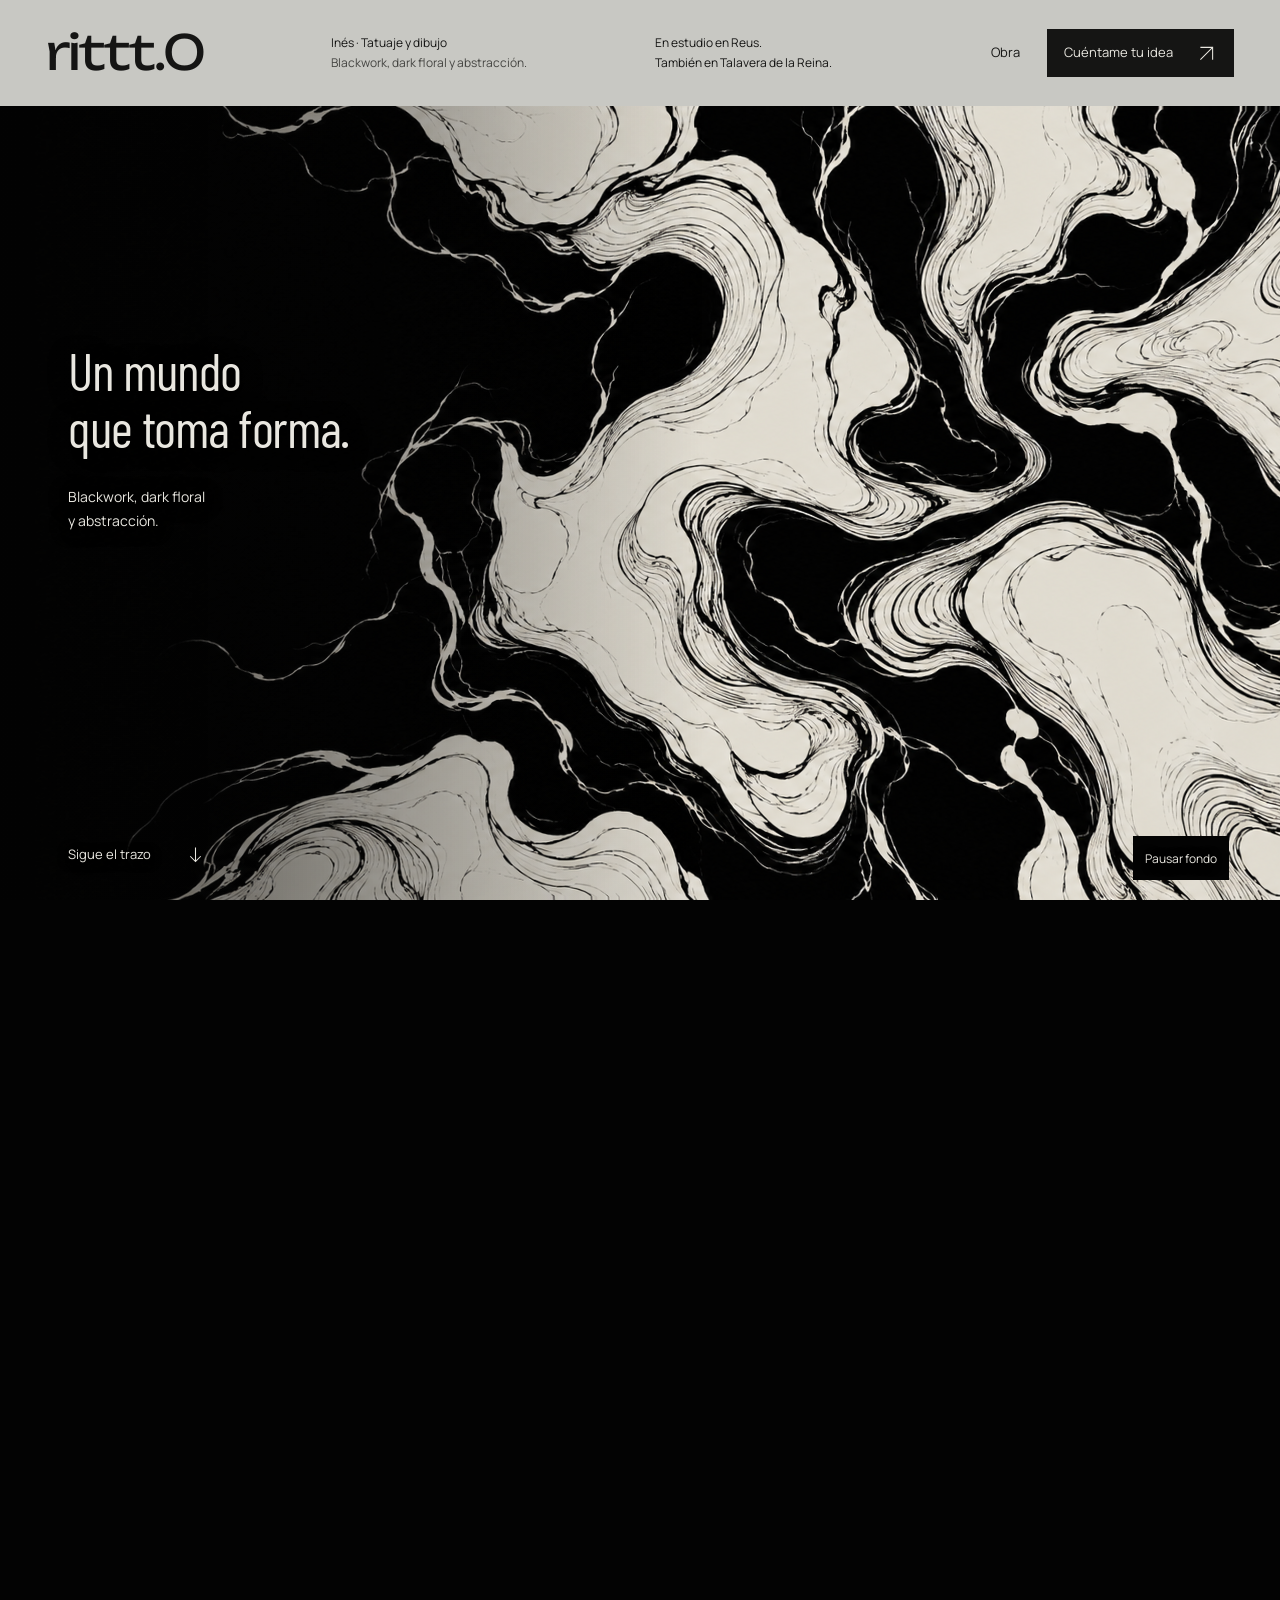
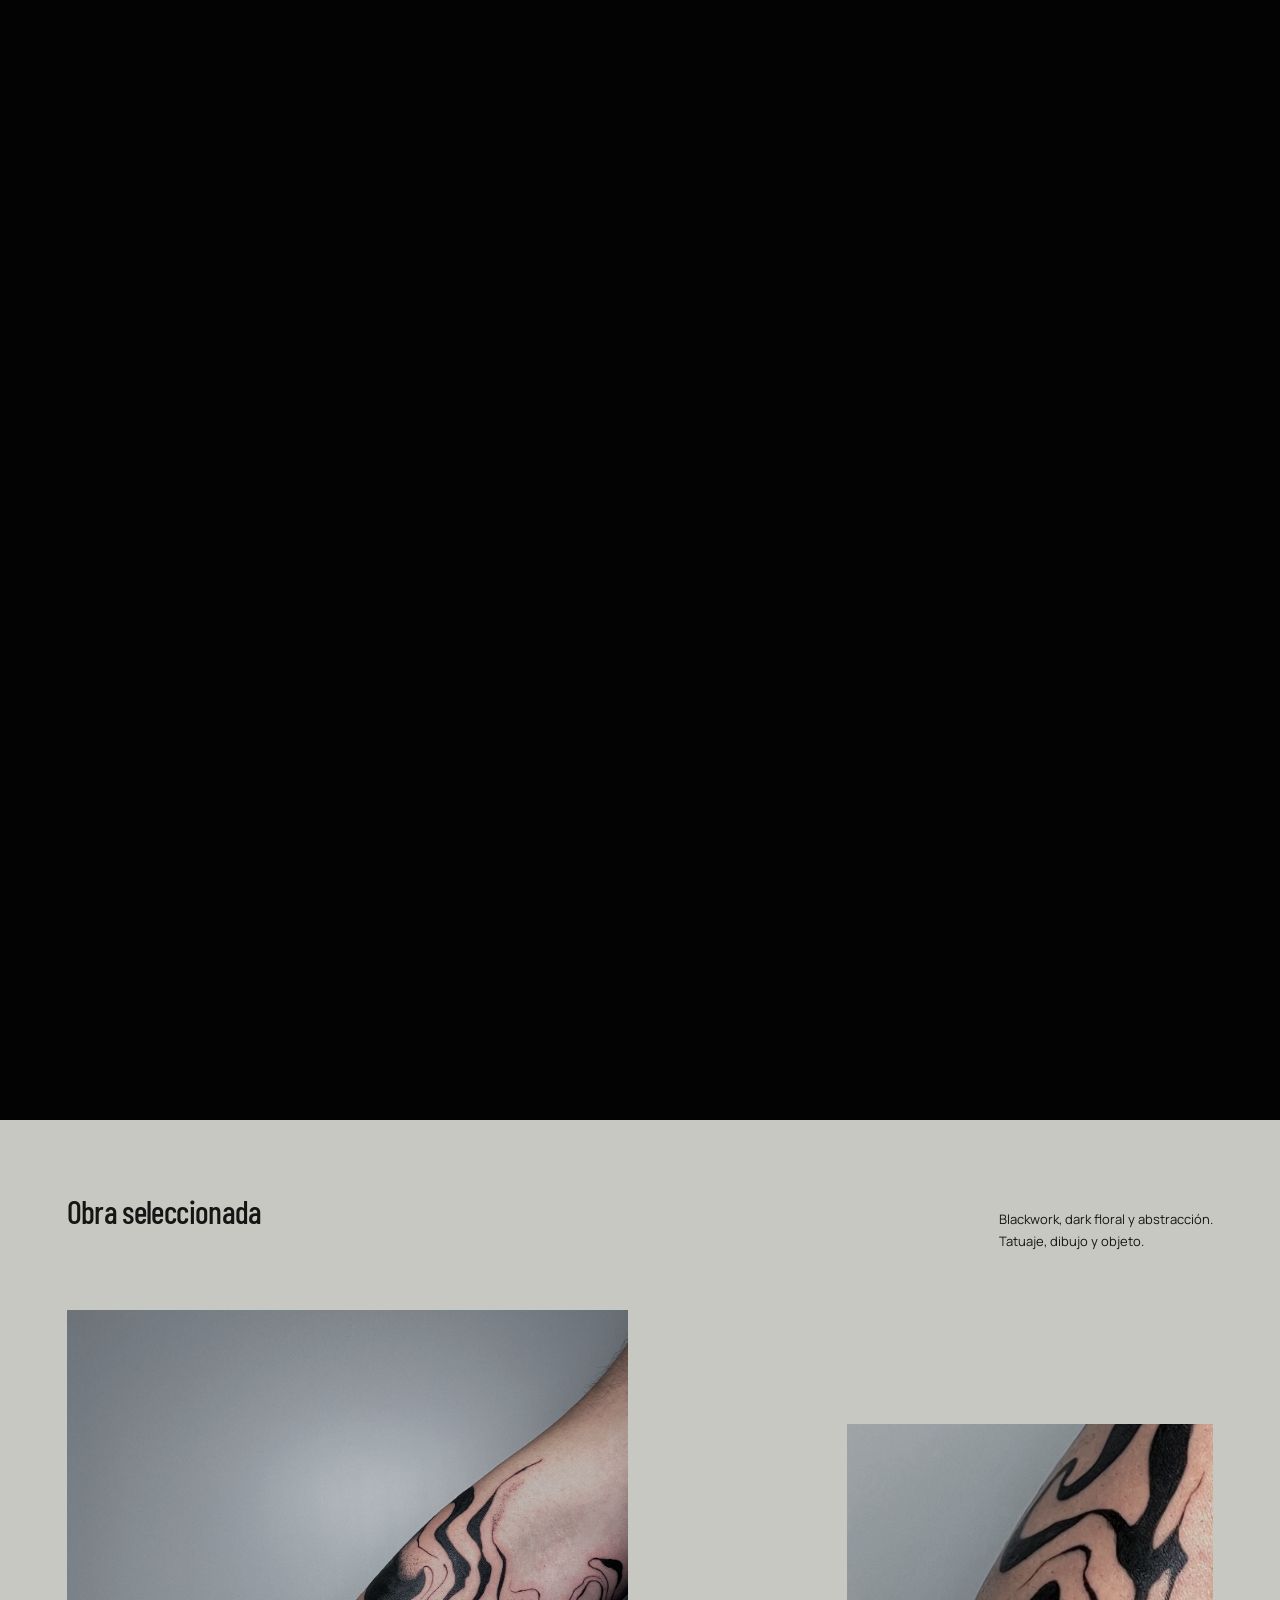
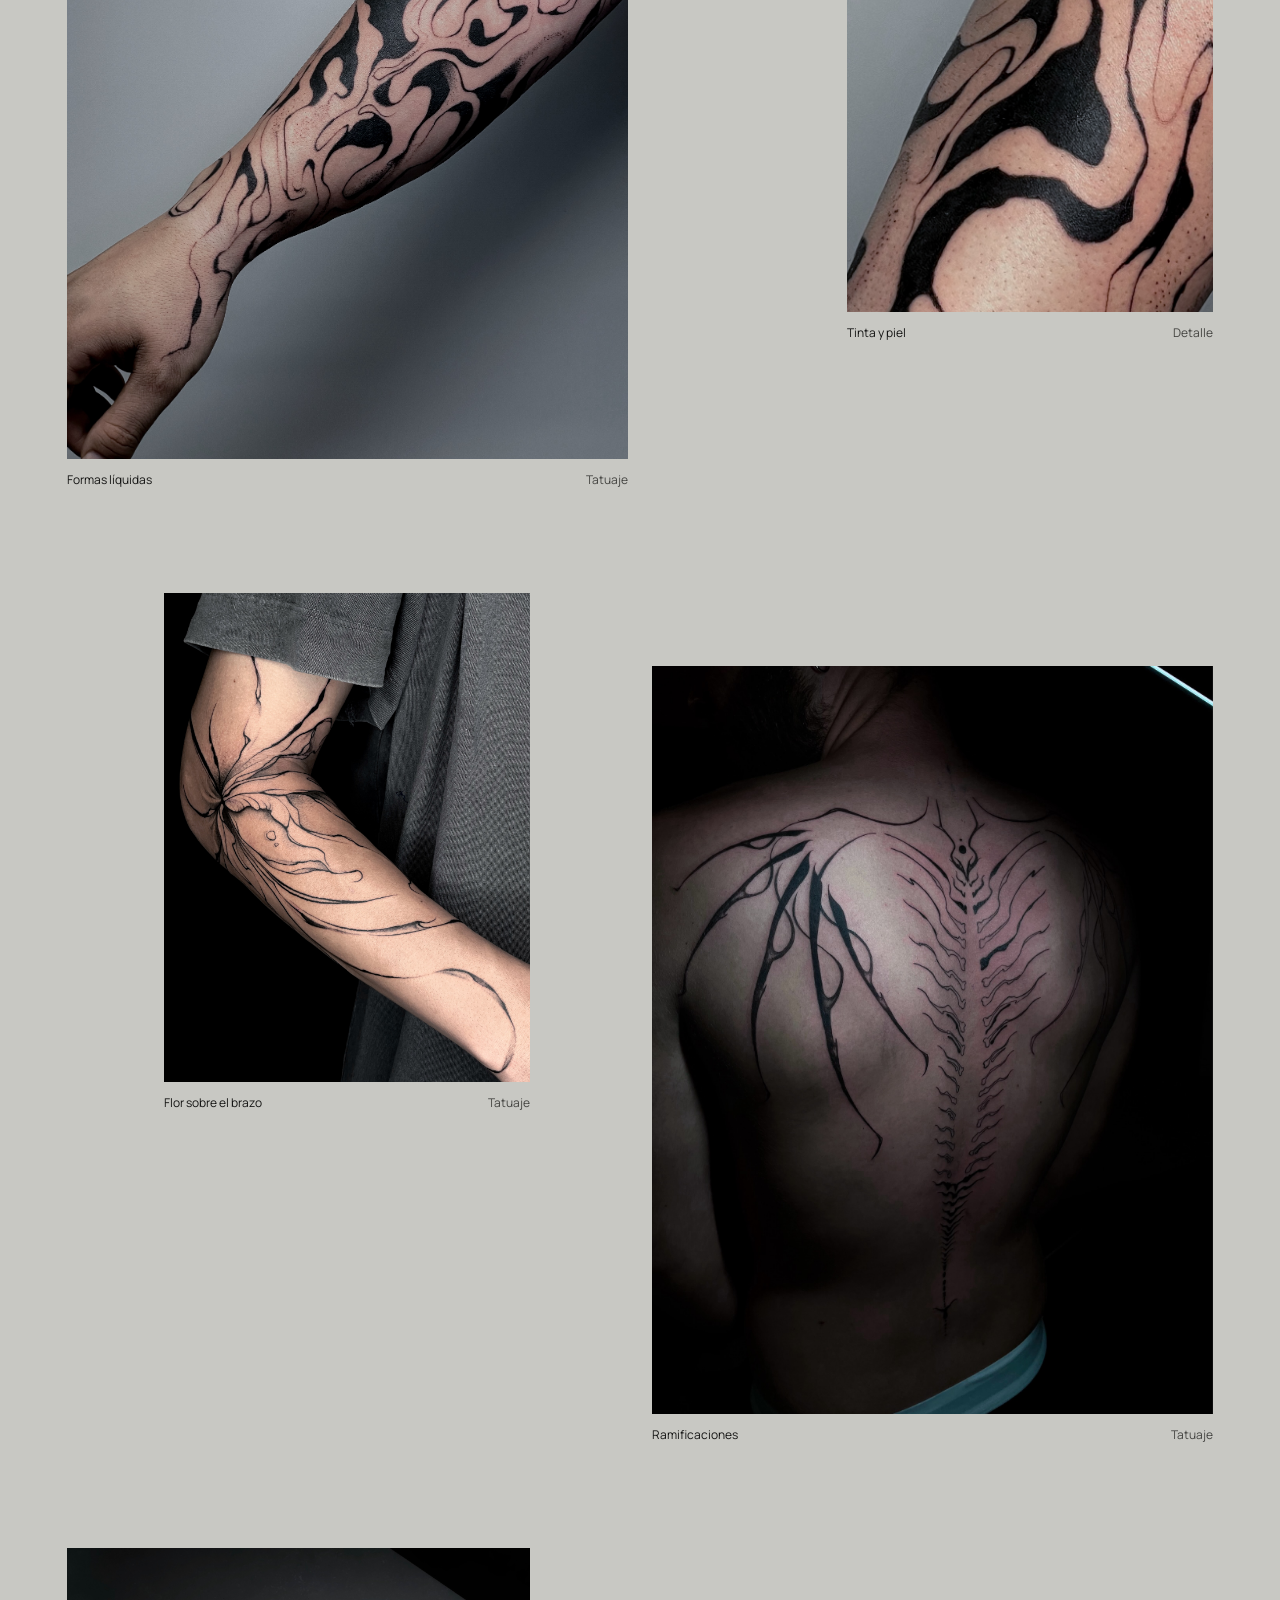
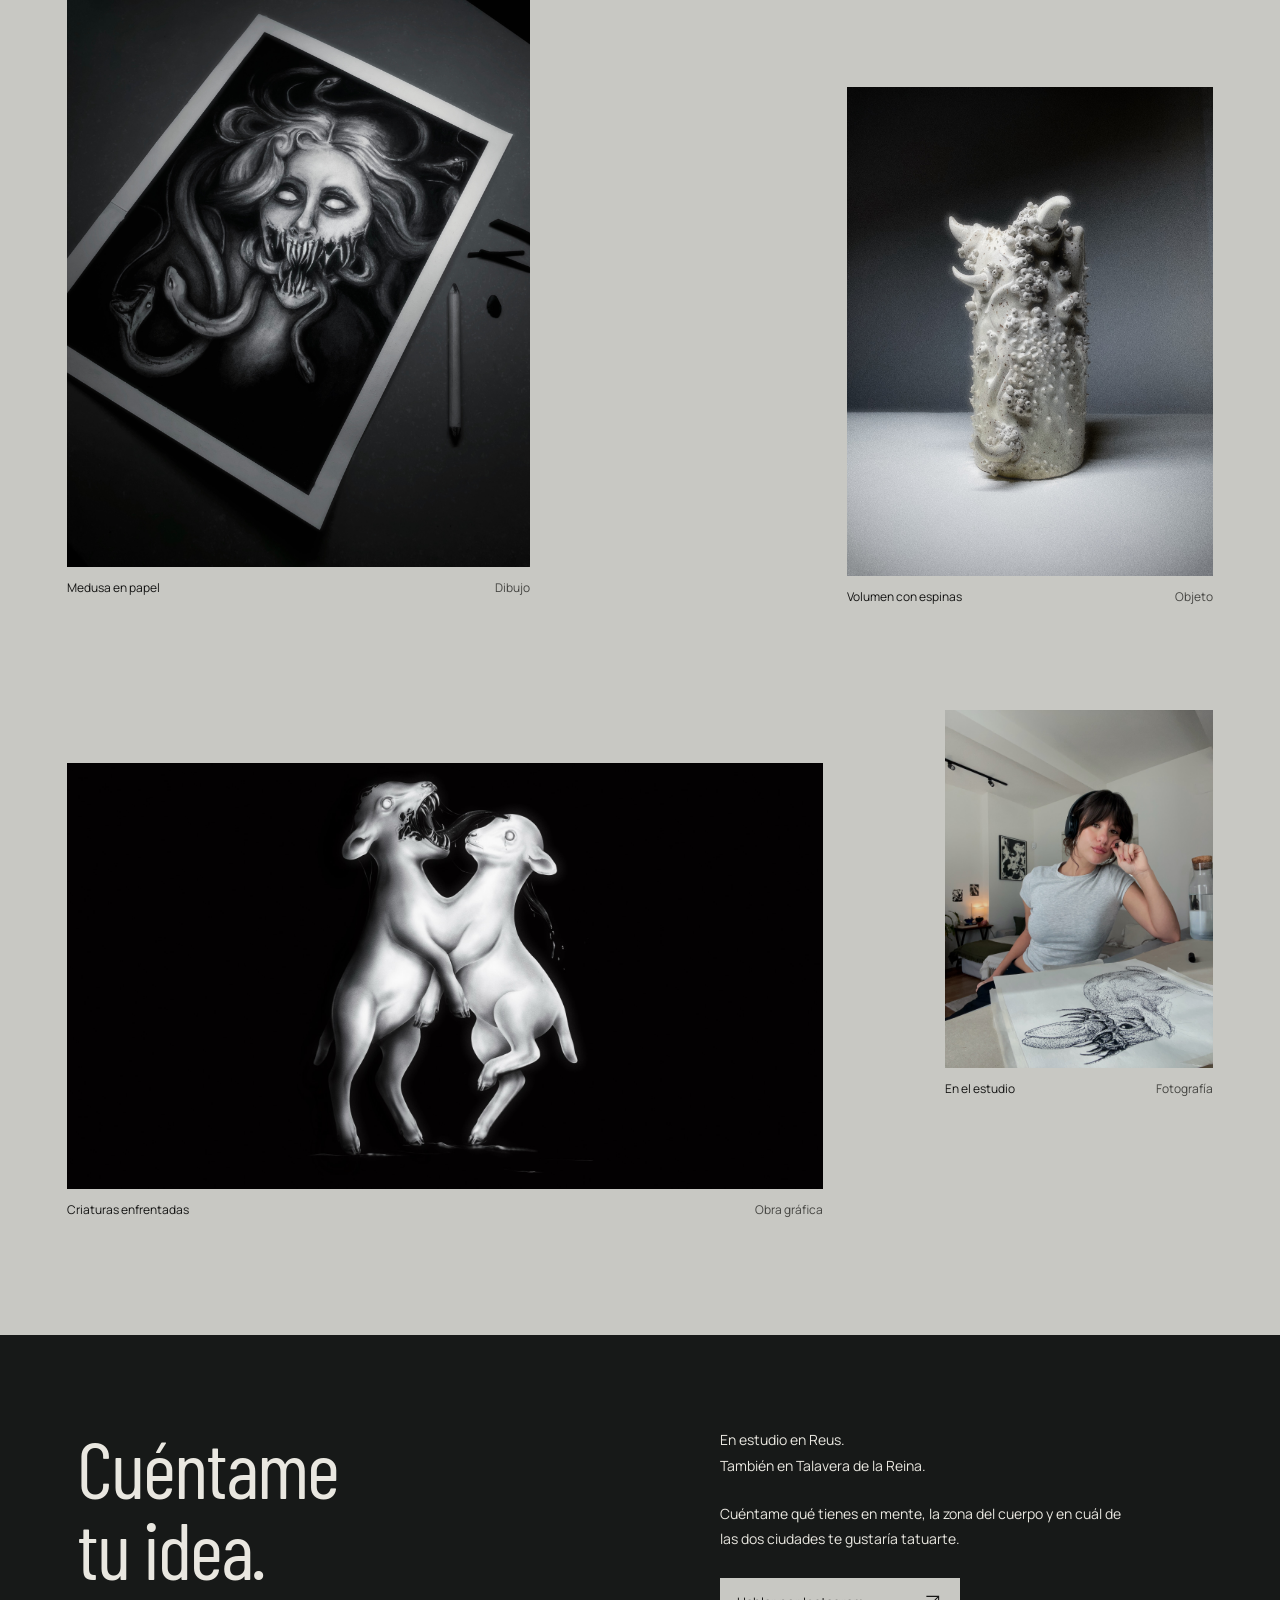
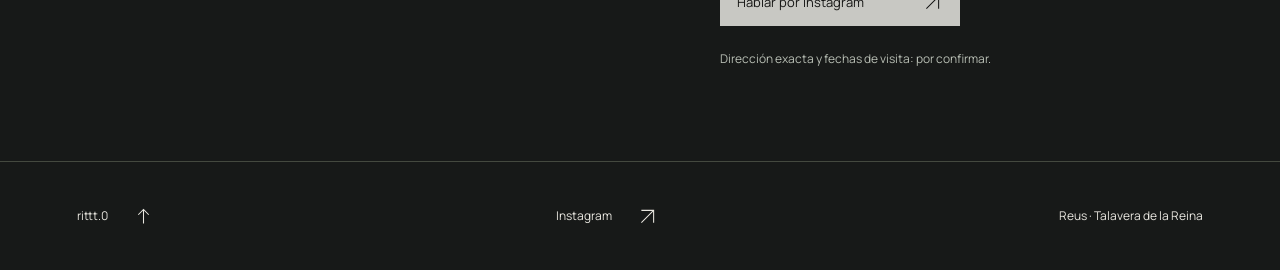
==== ritto/abstracto.html @ 0c19ee86 "Add ritto portfolio variants with living abstract background and slower scroll transitions" ====
<!doctype html><html lang="es"><head><meta charset="utf-8"><meta name="viewport" content="width=device-width,initial-scale=1"><meta name="theme-color" content="#c8c8c3"><title>rittt.0 — Entrada abstracta</title><meta name="description" content="Blackwork, dark floral y abstracción. Inés, rittt.0. En Reus y Talavera de la Reina."><link rel="stylesheet" href="assets/fonts.css"><link rel="stylesheet" href="shared.css"><link rel="stylesheet" href="b.css"><link rel="stylesheet" href="b-gallery.css"><link rel="stylesheet" href="abstract.css"><script src="abstract-flow.js" defer></script><script src="b.js" defer></script><script src="shared.js" defer></script></head><body id="inicio" class="version-abstract"><a class="skip-link" href="#obra">Saltar a la obra</a><main><section class="journey" aria-label="Del imaginario a la piel"><div class="story-stop stop-trace" id="trazo" aria-hidden="true"></div><div class="story-stop stop-skin" id="piel" aria-hidden="true"></div><div class="story-stop stop-black" id="blackwork" aria-hidden="true"></div><div class="story-frame"><header class="site-header"><h1><a href="#inicio" aria-label="rittt.0 · Inicio">rittt.0</a></h1><p class="artist-info">Inés · Tatuaje y dibujo<span>Blackwork, dark floral y abstracción.</span></p><p class="places">En estudio en Reus.<span>También en Talavera de la Reina.</span></p><nav aria-label="Principal"><a class="all-work" href="#obra">Obra</a><a class="b-cta" href="#contacto">Cuéntame tu idea <svg viewBox="0 0 24 24" aria-hidden="true"><path d="M5 19 19 5M5 5h14v14"/></svg></a></nav></header><div class="mineral-field"></div><article class="scene scene-imaginary"><img class="creatures-photo" src="assets/abstract-flow.png" width="1672" height="941" alt="" aria-hidden="true"><canvas class="abstract-canvas" aria-hidden="true"></canvas><button class="flow-pause" type="button" hidden>Pausar fondo</button><div class="intro-copy"><h2>Un mundo<br>que toma forma.</h2><p>Blackwork, dark floral<br>y abstracción.</p></div><a class="scroll-invitation" href="#trazo">Sigue el trazo <svg viewBox="0 0 24 24" aria-hidden="true"><path d="M12 4v16m-6-6 6 6 6-6"/></svg></a></article><article class="scene scene-line"><img class="floral-echo" src="assets/botanical-trace.svg" alt="" aria-hidden="true"><div class="line-copy"><h2>De la línea<br>a la piel.</h2><p>Formas que recorren<br>la anatomía.</p></div><div class="tattoo-plate"><div class="ink-drawing" aria-hidden="true"><svg xmlns="http://www.w3.org/2000/svg" viewBox="0 0 1000 1335" fill="none" role="img" aria-labelledby="trace-title trace-desc">
  <title id="trace-title">Trazado del tatuaje floral</title>
  <desc id="trace-desc">Trayectorias largas extraídas y suavizadas de la fotografía real botanical-large.jpg.</desc>
  <g class="ink-paths" stroke="currentColor" fill="none" stroke-linecap="round" stroke-linejoin="round">
    <path d="M395.0 230.0Q409.0 236.0 422.5 238.5Q436.0 241.0 440.5 244.5Q445.0 248.0 430.0 279.0Q415.0 310.0 406.0 318.5Q397.0 327.0 393.0 333.0Q389.0 339.0 382.5 344.0Q376.0 349.0 374.0 353.0Q372.0 357.0 353.0 375.0Q334.0 393.0 330.5 394.5Q327.0 396.0 326.5 397.5Q326.0 399.0 317.5 405.5Q309.0 412.0 305.5 412.5Q302.0 413.0 297.0 416.5Q292.0 420.0 283.0 423.0Q274.0 426.0 267.0 431.0Q260.0 436.0 256.5 437.0Q253.0 438.0 243.5 445.5Q234.0 453.0 232.5 456.0Q231.0 459.0 227.5 461.0Q224.0 463.0 222.5 467.5Q221.0 472.0 221.0 472.0" stroke-width="5.48" pathLength="1"/>
    <path d="M298.0 784.0Q311.0 787.0 313.5 790.0Q316.0 793.0 317.5 793.0Q319.0 793.0 327.0 799.5Q335.0 806.0 348.0 813.0Q361.0 820.0 378.5 827.0Q396.0 834.0 408.5 836.5Q421.0 839.0 437.0 841.0Q453.0 843.0 488.0 843.5Q523.0 844.0 539.0 842.5Q555.0 841.0 580.0 834.5Q605.0 828.0 612.0 826.5Q619.0 825.0 622.0 825.5Q625.0 826.0 625.0 826.0" stroke-width="8.00" pathLength="1"/>
    <path d="M778.0 1031.0Q784.0 1028.0 788.5 1028.0Q793.0 1028.0 810.0 1031.5Q827.0 1035.0 861.0 1057.5Q895.0 1080.0 902.0 1087.5Q909.0 1095.0 911.0 1102.0Q913.0 1109.0 914.0 1109.0Q915.0 1109.0 921.0 1117.0Q927.0 1125.0 929.0 1130.5Q931.0 1136.0 932.5 1137.0Q934.0 1138.0 945.0 1161.5Q956.0 1185.0 957.0 1191.5Q958.0 1198.0 958.0 1198.0" stroke-width="5.48" pathLength="1"/>
    <path d="M691.0 906.0Q674.0 906.0 664.5 909.0Q655.0 912.0 644.5 912.5Q634.0 913.0 631.5 914.5Q629.0 916.0 617.5 918.0Q606.0 920.0 590.0 921.0Q574.0 922.0 554.5 921.5Q535.0 921.0 514.0 917.5Q493.0 914.0 487.0 914.0Q481.0 914.0 480.0 915.0Q479.0 916.0 479.0 916.0" stroke-width="5.48" pathLength="1"/>
    <path d="M525.0 673.0Q530.0 680.0 544.5 688.0Q559.0 696.0 564.0 701.0Q569.0 706.0 572.0 713.5Q575.0 721.0 583.5 724.5Q592.0 728.0 594.0 732.0Q596.0 736.0 598.5 736.5Q601.0 737.0 602.0 741.0Q603.0 745.0 609.0 748.0Q615.0 751.0 615.5 753.5Q616.0 756.0 618.0 757.5Q620.0 759.0 620.5 762.5Q621.0 766.0 628.0 768.0Q635.0 770.0 635.0 771.5Q635.0 773.0 638.5 775.5Q642.0 778.0 643.0 781.5Q644.0 785.0 644.0 785.0" stroke-width="6.85" pathLength="1"/>
    <path d="M331.0 642.0Q331.0 647.0 333.5 648.5Q336.0 650.0 336.5 657.0Q337.0 664.0 345.5 671.0Q354.0 678.0 355.0 680.5Q356.0 683.0 370.0 687.5Q384.0 692.0 394.0 692.5Q404.0 693.0 412.0 695.0Q420.0 697.0 425.5 700.5Q431.0 704.0 434.5 708.0Q438.0 712.0 438.0 717.5Q438.0 723.0 440.0 729.0Q442.0 735.0 446.0 739.5Q450.0 744.0 450.0 744.0" stroke-width="2.74" pathLength="1"/>
    <path d="M287.0 732.0Q293.0 731.0 303.0 733.5Q313.0 736.0 319.5 735.5Q326.0 735.0 328.0 736.0Q330.0 737.0 342.0 737.5Q354.0 738.0 360.5 736.0Q367.0 734.0 372.5 734.5Q378.0 735.0 390.0 732.5Q402.0 730.0 413.0 732.0Q424.0 734.0 427.5 742.0Q431.0 750.0 431.0 750.0" stroke-width="5.48" pathLength="1"/>
    <path d="M431.0 750.0Q444.0 754.0 444.5 755.5Q445.0 757.0 448.5 757.5Q452.0 758.0 456.0 761.0Q460.0 764.0 468.5 765.0Q477.0 766.0 497.5 763.0Q518.0 760.0 521.5 758.5Q525.0 757.0 528.0 757.5Q531.0 758.0 535.5 762.5Q540.0 767.0 540.0 772.5Q540.0 778.0 537.0 781.0Q534.0 784.0 527.0 786.0Q520.0 788.0 520.0 788.0" stroke-width="2.74" pathLength="1"/>
    <path d="M121.0 340.0Q124.0 342.0 123.0 350.5Q122.0 359.0 123.0 379.5Q124.0 400.0 127.0 412.5Q130.0 425.0 132.0 429.0Q134.0 433.0 134.5 440.5Q135.0 448.0 137.5 450.5Q140.0 453.0 140.0 462.5Q140.0 472.0 135.5 476.0Q131.0 480.0 131.0 480.0" stroke-width="8.00" pathLength="1"/>
    <path d="M695.0 914.0Q689.0 923.0 657.5 928.5Q626.0 934.0 610.5 934.5Q595.0 935.0 580.5 934.0Q566.0 933.0 566.0 933.0" stroke-width="2.74" pathLength="1"/>
    <path d="M405.0 557.0Q409.0 558.0 413.0 562.5Q417.0 567.0 423.0 567.5Q429.0 568.0 431.5 570.5Q434.0 573.0 434.0 574.5Q434.0 576.0 437.0 577.0Q440.0 578.0 447.5 586.5Q455.0 595.0 464.0 601.5Q473.0 608.0 474.0 612.0Q475.0 616.0 478.0 619.0Q481.0 622.0 481.0 624.5Q481.0 627.0 486.0 630.0Q491.0 633.0 491.0 633.0" stroke-width="6.85" pathLength="1"/>
    <path d="M217.0 733.0Q219.0 745.0 221.0 745.5Q223.0 746.0 223.5 749.0Q224.0 752.0 228.5 756.0Q233.0 760.0 236.0 766.0Q239.0 772.0 241.0 773.0Q243.0 774.0 243.5 780.0Q244.0 786.0 247.0 787.0Q250.0 788.0 257.0 798.0Q264.0 808.0 270.5 814.5Q277.0 821.0 277.0 823.0Q277.0 825.0 278.5 825.5Q280.0 826.0 280.0 826.0" stroke-width="8.00" pathLength="1"/>
    <path d="M381.0 878.0Q386.0 891.0 390.5 892.5Q395.0 894.0 398.0 897.0Q401.0 900.0 406.0 902.0Q411.0 904.0 411.0 905.0Q411.0 906.0 433.5 912.0Q456.0 918.0 466.0 919.0Q476.0 920.0 477.0 918.5Q478.0 917.0 478.0 917.0" stroke-width="8.00" pathLength="1"/>
    <path d="M219.0 377.0Q218.0 387.0 222.5 394.5Q227.0 402.0 223.5 410.5Q220.0 419.0 215.5 425.0Q211.0 431.0 209.0 439.5Q207.0 448.0 203.5 453.5Q200.0 459.0 197.0 469.0Q194.0 479.0 194.0 479.0" stroke-width="4.11" pathLength="1"/>
    <path d="M381.0 878.0Q389.0 875.0 393.0 876.0Q397.0 877.0 414.5 886.5Q432.0 896.0 452.0 902.5Q472.0 909.0 475.0 912.5Q478.0 916.0 478.0 916.0" stroke-width="2.74" pathLength="1"/>
    <path d="M249.0 743.0Q249.0 753.0 255.5 761.0Q262.0 769.0 262.5 771.5Q263.0 774.0 265.0 774.0Q267.0 774.0 267.5 776.5Q268.0 779.0 272.0 782.5Q276.0 786.0 280.5 794.5Q285.0 803.0 289.0 807.5Q293.0 812.0 293.0 813.5Q293.0 815.0 300.0 818.5Q307.0 822.0 307.0 822.0" stroke-width="4.11" pathLength="1"/>
    <path d="M418.0 657.0Q423.0 656.0 427.5 657.5Q432.0 659.0 446.0 660.5Q460.0 662.0 476.5 661.5Q493.0 661.0 502.5 666.0Q512.0 671.0 518.5 672.0Q525.0 673.0 525.0 673.0" stroke-width="6.85" pathLength="1"/>
    <path d="M274.0 544.0Q220.0 546.0 210.0 548.0Q200.0 550.0 194.5 552.5Q189.0 555.0 177.5 555.0Q166.0 555.0 166.0 555.0" stroke-width="4.11" pathLength="1"/>
    <path d="M403.0 380.0Q402.0 400.0 399.5 406.0Q397.0 412.0 393.0 417.5Q389.0 423.0 382.0 426.0Q375.0 429.0 373.5 430.5Q372.0 432.0 371.0 436.5Q370.0 441.0 363.5 446.5Q357.0 452.0 357.0 452.0" stroke-width="6.85" pathLength="1"/>
    <path d="M312.0 832.0Q331.0 839.0 342.5 851.0Q354.0 863.0 358.0 865.0Q362.0 867.0 363.0 869.5Q364.0 872.0 372.5 875.0Q381.0 878.0 381.0 878.0" stroke-width="6.85" pathLength="1"/>
    <path d="M274.0 544.0Q276.0 548.0 289.5 550.5Q303.0 553.0 318.0 552.0Q333.0 551.0 340.0 554.5Q347.0 558.0 353.0 559.0Q359.0 560.0 359.0 560.0" stroke-width="5.48" pathLength="1"/>
    <path d="M382.0 387.0Q375.0 387.0 369.0 389.5Q363.0 392.0 360.0 396.0Q357.0 400.0 354.0 401.5Q351.0 403.0 350.0 406.0Q349.0 409.0 344.0 415.5Q339.0 422.0 337.0 427.5Q335.0 433.0 335.0 438.0Q335.0 443.0 335.0 443.0" stroke-width="5.48" pathLength="1"/>
    <path d="M56.0 541.0Q58.0 554.0 65.0 567.5Q72.0 581.0 73.5 581.5Q75.0 582.0 77.0 586.0Q79.0 590.0 84.0 595.5Q89.0 601.0 94.0 603.0Q99.0 605.0 99.0 605.0" stroke-width="4.11" pathLength="1"/>
    <path d="M312.0 840.0Q315.0 848.0 321.5 856.0Q328.0 864.0 332.0 867.0Q336.0 870.0 339.0 875.0Q342.0 880.0 352.0 888.5Q362.0 897.0 362.0 897.0" stroke-width="4.11" pathLength="1"/>
    <path d="M185.0 716.0Q191.0 732.0 194.0 736.0Q197.0 740.0 198.0 744.5Q199.0 749.0 213.0 764.0Q227.0 779.0 227.0 779.0" stroke-width="1.37" pathLength="1"/>
    <path d="M254.0 498.0Q245.0 488.0 229.5 492.5Q214.0 497.0 208.0 499.5Q202.0 502.0 200.0 504.0Q198.0 506.0 197.0 511.0Q196.0 516.0 197.5 517.5Q199.0 519.0 199.0 519.0" stroke-width="2.74" pathLength="1"/>
    <path d="M287.0 732.0Q291.0 743.0 294.5 746.0Q298.0 749.0 312.0 754.5Q326.0 760.0 337.5 761.5Q349.0 763.0 349.0 763.0" stroke-width="2.74" pathLength="1"/>
    <path d="M359.0 560.0Q357.0 569.0 358.0 574.5Q359.0 580.0 362.5 587.0Q366.0 594.0 368.5 613.5Q371.0 633.0 371.0 633.0" stroke-width="5.48" pathLength="1"/>
    <path d="M281.0 597.0Q282.0 606.0 286.0 609.0Q290.0 612.0 291.0 614.5Q292.0 617.0 303.0 622.5Q314.0 628.0 322.5 635.0Q331.0 642.0 331.0 642.0" stroke-width="6.85" pathLength="1"/>
    <path d="M285.0 652.0Q298.0 649.0 300.0 651.5Q302.0 654.0 303.0 662.0Q304.0 670.0 302.5 671.5Q301.0 673.0 295.0 673.0Q289.0 673.0 285.0 670.0Q281.0 667.0 280.5 662.5Q280.0 658.0 280.0 658.0" stroke-width="2.74" pathLength="1"/>
    <path d="M95.0 531.0Q97.0 547.0 100.0 554.5Q103.0 562.0 106.0 565.0Q109.0 568.0 111.0 568.0Q113.0 568.0 122.5 576.5Q132.0 585.0 132.0 585.0" stroke-width="6.85" pathLength="1"/>
    <path d="M234.0 715.0Q240.0 708.0 248.0 709.0Q256.0 710.0 263.0 714.0Q270.0 718.0 278.5 725.0Q287.0 732.0 287.0 732.0" stroke-width="8.00" pathLength="1"/>
    <path d="M244.0 185.0Q257.0 227.0 257.5 239.0Q258.0 251.0 258.0 251.0" stroke-width="5.48" pathLength="1"/>
    <path d="M176.0 614.0Q159.0 633.0 159.0 639.0Q159.0 645.0 161.0 647.5Q163.0 650.0 163.5 658.0Q164.0 666.0 164.0 666.0" stroke-width="6.85" pathLength="1"/>
    <path d="M106.0 525.0Q117.0 546.0 124.5 550.0Q132.0 554.0 140.0 561.5Q148.0 569.0 148.0 569.0" stroke-width="6.85" pathLength="1"/>
    <path d="M359.0 479.0Q356.0 482.0 344.0 483.5Q332.0 485.0 326.5 484.5Q321.0 484.0 319.5 485.0Q318.0 486.0 310.5 485.0Q303.0 484.0 301.0 482.0Q299.0 480.0 299.0 480.0" stroke-width="8.00" pathLength="1"/>
    <path d="M418.0 657.0Q422.0 664.0 427.0 666.5Q432.0 669.0 453.0 673.0Q474.0 677.0 474.0 677.0" stroke-width="2.74" pathLength="1"/>
    <path d="M254.0 498.0Q248.0 504.0 223.5 511.5Q199.0 519.0 199.0 519.0" stroke-width="8.00" pathLength="1"/>
    <path d="M187.0 688.0Q191.0 705.0 192.5 705.5Q194.0 706.0 195.0 710.5Q196.0 715.0 197.5 715.5Q199.0 716.0 201.0 721.0Q203.0 726.0 204.0 727.5Q205.0 729.0 211.0 731.0Q217.0 733.0 217.0 733.0" stroke-width="2.74" pathLength="1"/>
    <path d="M741.0 887.0Q738.0 893.0 731.0 896.0Q724.0 899.0 717.0 899.5Q710.0 900.0 703.5 899.0Q697.0 898.0 694.0 902.0Q691.0 906.0 691.0 906.0" stroke-width="4.11" pathLength="1"/>
    <path d="M247.0 734.0Q255.0 733.0 257.0 734.0Q259.0 735.0 265.0 742.5Q271.0 750.0 275.0 753.0Q279.0 756.0 281.0 762.5Q283.0 769.0 283.0 769.0" stroke-width="4.79" pathLength="1"/>
    <path d="M199.0 519.0Q186.0 533.0 180.0 535.5Q174.0 538.0 168.0 544.5Q162.0 551.0 162.0 551.0" stroke-width="8.00" pathLength="1"/>
    <path d="M609.0 1043.0Q633.0 1050.0 648.0 1050.5Q663.0 1051.0 665.0 1050.0Q667.0 1049.0 667.0 1049.0" stroke-width="2.74" pathLength="1"/>
    <path d="M371.0 633.0Q378.0 640.0 385.5 644.5Q393.0 649.0 405.5 653.0Q418.0 657.0 418.0 657.0" stroke-width="6.85" pathLength="1"/>
    <path d="M194.0 479.0Q181.0 488.0 172.5 490.0Q164.0 492.0 155.5 496.5Q147.0 501.0 147.0 501.0" stroke-width="8.00" pathLength="1"/>
    <path d="M221.0 590.0Q211.0 594.0 208.5 597.5Q206.0 601.0 195.0 604.0Q184.0 607.0 181.0 610.5Q178.0 614.0 178.0 614.0" stroke-width="8.00" pathLength="1"/>
    <path d="M233.0 557.0Q246.0 564.0 251.0 568.5Q256.0 573.0 260.0 583.5Q264.0 594.0 264.0 594.0" stroke-width="1.37" pathLength="1"/>
    <path d="M299.0 480.0Q275.0 493.0 264.5 495.5Q254.0 498.0 254.0 498.0" stroke-width="8.00" pathLength="1"/>
    <path d="M420.0 938.0Q425.0 938.0 428.0 940.5Q431.0 943.0 438.0 945.5Q445.0 948.0 447.0 951.5Q449.0 955.0 455.0 956.5Q461.0 958.0 461.0 958.0" stroke-width="4.11" pathLength="1"/>
    <path d="M133.0 607.0Q140.0 615.0 140.0 623.0Q140.0 631.0 137.5 642.0Q135.0 653.0 135.0 653.0" stroke-width="8.00" pathLength="1"/>
    <path d="M391.0 756.0Q389.0 761.0 385.0 762.5Q381.0 764.0 368.5 765.5Q356.0 767.0 353.5 766.5Q351.0 766.0 350.0 764.5Q349.0 763.0 349.0 763.0" stroke-width="2.74" pathLength="1"/>
    <path d="M147.0 501.0Q149.0 547.0 150.0 549.0Q151.0 551.0 151.0 551.0" stroke-width="8.00" pathLength="1"/>
    <path d="M200.0 678.0Q206.0 681.0 212.0 691.5Q218.0 702.0 222.0 706.0Q226.0 710.0 226.0 711.5Q226.0 713.0 226.0 713.0" stroke-width="8.00" pathLength="1"/>
    <path d="M178.0 614.0Q182.0 619.0 182.5 623.5Q183.0 628.0 187.5 638.0Q192.0 648.0 192.5 652.5Q193.0 657.0 193.0 657.0" stroke-width="8.00" pathLength="1"/>
    <path d="M391.0 756.0Q389.0 753.0 380.0 753.0Q371.0 753.0 360.0 758.0Q349.0 763.0 349.0 763.0" stroke-width="2.74" pathLength="1"/>
    <path d="M78.0 507.0Q79.0 502.0 82.0 501.0Q85.0 500.0 85.0 504.0Q85.0 508.0 86.5 512.0Q88.0 516.0 89.5 516.5Q91.0 517.0 92.0 523.5Q93.0 530.0 94.0 530.5Q95.0 531.0 95.0 531.0" stroke-width="2.74" pathLength="1"/>
    <path d="M249.0 743.0Q272.0 766.0 277.5 767.5Q283.0 769.0 283.0 769.0" stroke-width="2.74" pathLength="1"/>
    <path d="M318.0 536.0Q299.0 535.0 289.5 536.5Q280.0 538.0 277.0 541.0Q274.0 544.0 274.0 544.0" stroke-width="2.74" pathLength="1"/>
    <path d="M503.0 642.0Q503.0 646.0 506.0 647.0Q509.0 648.0 510.5 650.5Q512.0 653.0 517.5 656.5Q523.0 660.0 524.0 666.5Q525.0 673.0 525.0 673.0" stroke-width="2.74" pathLength="1"/>
    <path d="M150.0 676.0Q153.0 691.0 155.0 694.5Q157.0 698.0 160.0 700.0Q163.0 702.0 163.0 705.5Q163.0 709.0 166.0 710.5Q169.0 712.0 169.0 712.0" stroke-width="8.00" pathLength="1"/>
    <path d="M148.0 580.0Q162.0 594.0 164.0 598.5Q166.0 603.0 168.0 604.0Q170.0 605.0 170.0 606.5Q170.0 608.0 173.0 611.0Q176.0 614.0 176.0 614.0" stroke-width="8.00" pathLength="1"/>
    <path d="M134.0 494.0Q119.0 510.0 112.5 512.0Q106.0 514.0 106.0 514.0" stroke-width="8.00" pathLength="1"/>
    <path d="M298.0 784.0Q299.0 797.0 303.5 806.0Q308.0 815.0 307.5 818.5Q307.0 822.0 307.0 822.0" stroke-width="6.85" pathLength="1"/>
    <path d="M431.0 750.0Q428.0 753.0 425.0 753.5Q422.0 754.0 406.5 755.0Q391.0 756.0 391.0 756.0" stroke-width="6.85" pathLength="1"/>
    <path d="M258.0 251.0Q254.0 254.0 252.0 263.0Q250.0 272.0 250.5 277.5Q251.0 283.0 253.0 284.5Q255.0 286.0 255.0 286.0" stroke-width="2.74" pathLength="1"/>
    <path d="M258.0 251.0Q262.0 253.0 262.5 255.0Q263.0 257.0 262.5 268.0Q262.0 279.0 258.5 282.5Q255.0 286.0 255.0 286.0" stroke-width="4.11" pathLength="1"/>
    <path d="M344.0 613.0Q349.0 615.0 351.0 619.0Q353.0 623.0 357.0 627.0Q361.0 631.0 366.0 632.0Q371.0 633.0 371.0 633.0" stroke-width="2.74" pathLength="1"/>
    <path d="M479.0 917.0Q488.0 926.0 500.5 928.0Q513.0 930.0 513.0 930.0" stroke-width="4.11" pathLength="1"/>
    <path d="M255.0 286.0Q256.0 300.0 259.0 303.0Q262.0 306.0 263.0 313.5Q264.0 321.0 264.0 321.0" stroke-width="4.79" pathLength="1"/>
    <path d="M217.0 562.0Q231.0 572.0 232.5 576.0Q234.0 580.0 233.0 584.5Q232.0 589.0 232.0 589.0" stroke-width="2.74" pathLength="1"/>
    <path d="M344.0 613.0Q342.0 614.0 340.5 623.5Q339.0 633.0 337.5 636.0Q336.0 639.0 333.5 640.5Q331.0 642.0 331.0 642.0" stroke-width="2.74" pathLength="1"/>
    <path d="M169.0 712.0L186.0 739.0" stroke-width="2.74" pathLength="1"/>
    <path d="M89.0 373.0Q95.0 379.0 94.0 385.0Q93.0 391.0 91.5 391.0Q90.0 391.0 86.5 394.0Q83.0 397.0 83.0 397.0" stroke-width="2.74" pathLength="1"/>
    <path d="M953.0 1256.0Q953.0 1260.0 950.5 1262.0Q948.0 1264.0 946.0 1270.5Q944.0 1277.0 940.5 1278.5Q937.0 1280.0 937.0 1280.0" stroke-width="4.11" pathLength="1"/>
    <path d="M232.0 589.0Q257.0 596.0 260.5 595.0Q264.0 594.0 264.0 594.0" stroke-width="8.00" pathLength="1"/>
    <path d="M169.0 680.0Q168.0 692.0 169.5 695.5Q171.0 699.0 171.0 704.5Q171.0 710.0 170.0 711.0Q169.0 712.0 169.0 712.0" stroke-width="2.74" pathLength="1"/>
    <path d="M419.0 354.0L403.0 380.0" stroke-width="5.48" pathLength="1"/>
    <path d="M778.0 1031.0L746.0 1033.0" stroke-width="4.11" pathLength="1"/>
    <path d="M335.0 443.0Q316.0 448.0 313.5 452.5Q311.0 457.0 311.0 457.0" stroke-width="8.00" pathLength="1"/>
    <path d="M249.0 465.0Q233.0 473.0 229.0 473.5Q225.0 474.0 223.0 473.0Q221.0 472.0 221.0 472.0" stroke-width="2.74" pathLength="1"/>
    <path d="M92.0 421.0Q92.0 430.0 96.0 439.5Q100.0 449.0 100.0 449.0" stroke-width="8.00" pathLength="1"/>
    <path d="M778.0 1031.0Q783.0 1039.0 792.0 1041.5Q801.0 1044.0 801.0 1044.0" stroke-width="2.74" pathLength="1"/>
    <path d="M311.0 457.0Q307.0 458.0 303.0 469.0Q299.0 480.0 299.0 480.0" stroke-width="8.00" pathLength="1"/>
    <path d="M221.0 472.0L194.0 479.0" stroke-width="8.00" pathLength="1"/>
    <path d="M382.0 387.0Q380.0 396.0 378.0 397.5Q376.0 399.0 374.5 404.0Q373.0 409.0 373.0 409.0" stroke-width="4.11" pathLength="1"/>
    <path d="M83.0 397.0Q83.0 405.0 85.5 412.0Q88.0 419.0 90.0 420.0Q92.0 421.0 92.0 421.0" stroke-width="8.00" pathLength="1"/>
    <path d="M226.0 713.0Q218.0 721.0 217.5 727.0Q217.0 733.0 217.0 733.0" stroke-width="8.00" pathLength="1"/>
    <path d="M135.0 312.0Q128.0 320.0 127.5 323.0Q127.0 326.0 124.5 327.5Q122.0 329.0 122.0 329.0" stroke-width="8.00" pathLength="1"/>
    <path d="M166.0 555.0Q177.0 567.0 182.5 567.5Q188.0 568.0 188.0 568.0" stroke-width="8.00" pathLength="1"/>
    <path d="M100.0 449.0Q106.0 463.0 108.0 463.0Q110.0 463.0 111.5 465.5Q113.0 468.0 113.0 468.0" stroke-width="8.00" pathLength="1"/>
    <path d="M357.0 452.0Q359.0 458.0 359.0 468.5Q359.0 479.0 359.0 479.0" stroke-width="8.00" pathLength="1"/>
    <path d="M208.0 570.0Q214.0 576.0 215.0 580.5Q216.0 585.0 218.5 587.5Q221.0 590.0 221.0 590.0" stroke-width="2.74" pathLength="1"/>
    <path d="M380.0 551.0Q372.0 552.0 370.0 555.0Q368.0 558.0 363.5 559.0Q359.0 560.0 359.0 560.0" stroke-width="8.00" pathLength="1"/>
    <path d="M135.0 653.0L144.0 675.0" stroke-width="8.00" pathLength="1"/>
    <path d="M292.0 834.0Q297.0 839.0 301.0 840.5Q305.0 842.0 308.5 841.0Q312.0 840.0 312.0 840.0" stroke-width="5.48" pathLength="1"/>
    <path d="M234.0 715.0Q240.0 721.0 240.5 724.5Q241.0 728.0 244.0 731.0Q247.0 734.0 247.0 734.0" stroke-width="8.00" pathLength="1"/>
    <path d="M133.0 607.0Q124.0 615.0 124.0 619.5Q124.0 624.0 124.0 624.0" stroke-width="8.00" pathLength="1"/>
    <path d="M98.0 312.0Q97.0 317.0 95.0 317.5Q93.0 318.0 90.5 324.5Q88.0 331.0 88.0 331.0" stroke-width="4.11" pathLength="1"/>
    <path d="M380.0 551.0L405.0 552.0" stroke-width="8.00" pathLength="1"/>
    <path d="M109.0 606.0Q105.0 623.0 105.5 625.5Q106.0 628.0 106.0 628.0" stroke-width="2.74" pathLength="1"/>
    <path d="M403.0 380.0Q392.0 382.0 387.0 384.5Q382.0 387.0 382.0 387.0" stroke-width="8.00" pathLength="1"/>
    <path d="M283.0 769.0L298.0 784.0" stroke-width="8.00" pathLength="1"/>
    <path d="M193.0 657.0Q197.0 661.0 198.5 669.5Q200.0 678.0 200.0 678.0" stroke-width="8.00" pathLength="1"/>
    <path d="M169.0 680.0Q176.0 680.0 178.0 683.0Q180.0 686.0 183.5 687.0Q187.0 688.0 187.0 688.0" stroke-width="3.42" pathLength="1"/>
    <path d="M353.0 452.0L341.0 464.0" stroke-width="8.00" pathLength="1"/>
    <path d="M80.0 377.0Q78.0 390.0 80.5 393.5Q83.0 397.0 83.0 397.0" stroke-width="8.00" pathLength="1"/>
    <path d="M164.0 666.0Q156.0 669.0 153.0 672.5Q150.0 676.0 150.0 676.0" stroke-width="6.16" pathLength="1"/>
    <path d="M121.0 340.0Q117.0 340.0 113.0 344.0Q109.0 348.0 109.0 350.0Q109.0 352.0 109.0 352.0" stroke-width="6.16" pathLength="1"/>
    <path d="M119.0 475.0L107.0 486.0" stroke-width="8.00" pathLength="1"/>
    <path d="M335.0 443.0Q347.0 446.0 350.0 449.0Q353.0 452.0 353.0 452.0" stroke-width="8.00" pathLength="1"/>
    <path d="M200.0 678.0Q196.0 683.0 191.5 684.0Q187.0 685.0 187.0 686.5Q187.0 688.0 187.0 688.0" stroke-width="8.00" pathLength="1"/>
    <path d="M403.0 534.0Q407.0 540.0 407.0 545.0Q407.0 550.0 406.0 551.0Q405.0 552.0 405.0 552.0" stroke-width="8.00" pathLength="1"/>
    <path d="M148.0 580.0Q143.0 585.0 137.5 585.0Q132.0 585.0 132.0 585.0" stroke-width="8.00" pathLength="1"/>
    <path d="M113.0 468.0L102.0 478.0" stroke-width="8.00" pathLength="1"/>
    <path d="M193.0 657.0Q185.0 665.0 183.0 665.5Q181.0 666.0 181.0 666.0" stroke-width="8.00" pathLength="1"/>
    <path d="M144.0 675.0Q137.0 681.0 137.5 684.5Q138.0 688.0 138.0 688.0" stroke-width="6.85" pathLength="1"/>
    <path d="M130.0 598.0Q123.0 605.0 120.0 605.5Q117.0 606.0 117.0 606.0" stroke-width="8.00" pathLength="1"/>
    <path d="M339.0 595.0Q343.0 602.0 343.5 607.5Q344.0 613.0 344.0 613.0" stroke-width="2.74" pathLength="1"/>
    <path d="M151.0 551.0L148.0 569.0" stroke-width="8.00" pathLength="1"/>
    <path d="M405.0 557.0Q402.0 559.0 401.0 565.5Q400.0 572.0 400.0 572.0" stroke-width="8.00" pathLength="1"/>
    <path d="M264.0 594.0Q279.0 595.0 280.0 596.0Q281.0 597.0 281.0 597.0" stroke-width="8.00" pathLength="1"/>
    <path d="M632.0 783.0Q635.0 788.0 637.5 788.0Q640.0 788.0 642.0 786.5Q644.0 785.0 644.0 785.0" stroke-width="4.11" pathLength="1"/>
    <path d="M100.0 449.0L91.0 458.0" stroke-width="6.16" pathLength="1"/>
    <path d="M311.0 457.0Q317.0 463.0 320.5 464.5Q324.0 466.0 324.0 466.0" stroke-width="6.85" pathLength="1"/>
    <path d="M134.0 494.0Q138.0 494.0 139.0 496.0Q140.0 498.0 143.5 499.5Q147.0 501.0 147.0 501.0" stroke-width="8.00" pathLength="1"/>
    <path d="M276.0 575.0Q278.0 582.0 281.0 585.0Q284.0 588.0 284.0 588.0" stroke-width="2.74" pathLength="1"/>
    <path d="M64.0 540.0Q66.0 551.0 67.5 552.5Q69.0 554.0 69.0 554.0" stroke-width="1.37" pathLength="1"/>
    <path d="M123.0 642.0L135.0 653.0" stroke-width="8.00" pathLength="1"/>
  </g>
</svg>
</div><img class="floral-photo" src="assets/botanical-large.jpg" width="2528" height="3376" alt="Tatuaje floral oscuro que envuelve un brazo flexionado"></div><p class="line-caption">Dark floral · Tatuaje</p></article><article class="scene scene-blackwork"><div class="black-copy"><h2>Blackwork.</h2><p>Negro sólido.<br>Trazo abierto.<br>La forma del cuerpo.</p><a href="assets/liquid-arm.jpg" data-lightbox data-caption="Blackwork líquido · Tatuaje">Ver la fotografía completa <svg viewBox="0 0 24 24" aria-hidden="true"><path d="M5 19 19 5M5 5h14v14"/></svg></a></div><div class="black-photo-plane"><img src="assets/liquid-arm.jpg" width="2797" height="3729" alt="Pieza de blackwork líquido sobre un brazo, desde la mano hacia el hombro"></div><a class="to-gallery" href="#obra">Explorar la obra <svg viewBox="0 0 24 24" aria-hidden="true"><path d="M12 4v16m-6-6 6 6 6-6"/></svg></a></article></div></section><section class="b-gallery" id="obra" aria-labelledby="obra-title">
  <header class="b-gallery-head">
    <h2 id="obra-title">Obra seleccionada</h2>
    <p>Blackwork, dark floral y abstracción.<br>Tatuaje, dibujo y objeto.</p>
  </header>
  <div class="b-pair b-pair-liquid">
    <figure><a class="work" href="assets/liquid-arm.jpg" data-lightbox data-caption="Formas líquidas · Tatuaje"><img src="assets/liquid-arm.jpg" width="2797" height="3729" loading="lazy" alt="Brazo tatuado con masas de tinta negra y trazos fluidos que recorren la piel"><figcaption><span>Formas líquidas</span><span>Tatuaje</span></figcaption></a></figure>
    <figure><a class="work" href="assets/ink-detail.jpg" data-lightbox data-caption="Tinta y piel · Detalle"><img src="assets/ink-detail.jpg" width="1493" height="1990" loading="lazy" alt="Primer plano del tatuaje: formas negras junto a líneas finas y textura de la piel"><figcaption><span>Tinta y piel</span><span>Detalle</span></figcaption></a></figure>
  </div>
  <div class="b-pair b-pair-floral">
    <figure><a class="work" href="assets/botanical-large.jpg" data-lightbox data-caption="Flor sobre el brazo · Tatuaje"><img src="assets/botanical-large.jpg" width="2528" height="3376" loading="lazy" alt="Flor de hojas alargadas y líneas oscuras tatuada sobre un brazo flexionado"><figcaption><span>Flor sobre el brazo</span><span>Tatuaje</span></figcaption></a></figure>
    <figure><a class="work" href="assets/back-shadow.jpg" data-lightbox data-caption="Ramificaciones · Tatuaje"><img src="assets/back-shadow.jpg" width="1440" height="1920" loading="lazy" alt="Trazos orgánicos se ramifican desde la columna sobre una espalda iluminada en penumbra"><figcaption><span>Ramificaciones</span><span>Tatuaje</span></figcaption></a></figure>
  </div>
  <div class="b-pair b-pair-paper">
    <figure><a class="work" href="assets/medusa-large.jpg" data-lightbox data-caption="Medusa en papel · Dibujo"><img src="assets/medusa-large.jpg" width="2992" height="3989" loading="lazy" alt="Lámina de Medusa con ojos vacíos, serpientes y dientes, apoyada en una mesa"><figcaption><span>Medusa en papel</span><span>Dibujo</span></figcaption></a></figure>
    <figure><a class="work" href="assets/ceramic-white.jpg" data-lightbox data-caption="Volumen con espinas · Objeto"><img src="assets/ceramic-white.jpg" width="2488" height="3317" loading="lazy" alt="Objeto blanco de superficie rugosa, con espinas y formas orgánicas que sobresalen"><figcaption><span>Volumen con espinas</span><span>Objeto</span></figcaption></a></figure>
  </div>
  <div class="b-pair b-pair-studio">
    <figure><a class="work" href="assets/creatures-wide.jpg" data-lightbox data-caption="Criaturas enfrentadas · Obra gráfica"><img src="assets/creatures-wide.jpg" width="2048" height="1155" loading="lazy" alt="Dos criaturas blancas se sostienen enfrentadas sobre negro; una abre la boca mostrando los dientes"><figcaption><span>Criaturas enfrentadas</span><span>Obra gráfica</span></figcaption></a></figure>
    <figure><a class="work" href="assets/portrait-studio.jpg" data-lightbox data-caption="En el estudio · Fotografía"><img src="assets/portrait-studio.jpg" width="1440" height="1920" loading="lazy" alt="Persona sentada ante una mesa con un gran dibujo de una criatura, en el interior del estudio"><figcaption><span>En el estudio</span><span>Fotografía</span></figcaption></a></figure>
  </div>
</section>
<section class="round-contact" id="contacto" aria-labelledby="contact-title"><h2 id="contact-title">Cuéntame<br>tu idea.</h2><div class="contact-body"><p>En estudio en Reus.<br>También en Talavera de la Reina.</p><p>Cuéntame qué tienes en mente, la zona del cuerpo y en cuál de las dos ciudades te gustaría tatuarte.</p><a class="b-cta" href="https://www.instagram.com/rittt.0/" target="_blank" rel="noopener noreferrer">Hablar por Instagram <svg viewBox="0 0 24 24" aria-hidden="true"><path d="M5 19 19 5M5 5h14v14"/></svg></a><small>Dirección exacta y fechas de visita: por confirmar.</small></div></section></main><footer class="site-footer"><a href="#inicio">rittt.0 <svg viewBox="0 0 24 24" aria-hidden="true"><path d="M12 4v16m-6-6 6 6 6-6"/></svg></a><a href="https://www.instagram.com/rittt.0/" target="_blank" rel="noopener noreferrer">Instagram <svg viewBox="0 0 24 24" aria-hidden="true"><path d="M5 19 19 5M5 5h14v14"/></svg></a><span>Reus · Talavera de la Reina</span></footer></body></html>
---- ritto/assets/fonts.css ----
@font-face {
  font-family: 'Manrope';
  font-style: normal;
  font-weight: 400;
  font-display: swap;
  src: url(fonts/manrope-0.ttf) format('truetype');
}

@font-face {
  font-family: 'Manrope';
  font-style: normal;
  font-weight: 500;
  font-display: swap;
  src: url(fonts/manrope-1.ttf) format('truetype');
}

@font-face {
  font-family: 'Manrope';
  font-style: normal;
  font-weight: 600;
  font-display: swap;
  src: url(fonts/manrope-2.ttf) format('truetype');
}

@font-face {
  font-family: 'Barlow Condensed';
  font-style: normal;
  font-weight: 400;
  font-display: swap;
  src: url(fonts/barlow-0.ttf) format('truetype');
}

@font-face {
  font-family: 'Barlow Condensed';
  font-style: normal;
  font-weight: 500;
  font-display: swap;
  src: url(fonts/barlow-1.ttf) format('truetype');
}

@font-face {
  font-family: 'Barlow Condensed';
  font-style: normal;
  font-weight: 600;
  font-display: swap;
  src: url(fonts/barlow-2.ttf) format('truetype');
}

@font-face {
  font-family: 'Unbounded';
  font-style: normal;
  font-weight: 400;
  font-display: swap;
  src: url(fonts/unbounded-0.ttf) format('truetype');
}

@font-face {
  font-family: 'Unbounded';
  font-style: normal;
  font-weight: 500;
  font-display: swap;
  src: url(fonts/unbounded-1.ttf) format('truetype');
}

@font-face {
  font-family: 'Unbounded';
  font-style: normal;
  font-weight: 600;
  font-display: swap;
  src: url(fonts/unbounded-2.ttf) format('truetype');
}
---- ritto/shared.css ----
*{box-sizing:border-box}html{scroll-behavior:smooth;scroll-padding-top:24px}body{margin:0}button,a{-webkit-tap-highlight-color:transparent}a{color:inherit;text-underline-offset:5px}button{font:inherit}img{display:block;max-width:100%;height:auto}figure,h1,h2,h3,p{margin:0}button,a{touch-action:manipulation}a:focus-visible,button:focus-visible{outline:2px solid var(--accent,#77566d);outline-offset:6px}::selection{background:var(--accent,#77566d);color:var(--bg,#fff)}body{scrollbar-color:var(--ink,#222) var(--bg,#eee)}.work{display:block;text-decoration:none}.work img{width:100%;height:auto;aspect-ratio:3/4;object-fit:contain}.lightbox{position:fixed;inset:0;z-index:100;background:#171819f5;color:#f5f2ec;display:grid;grid-template-rows:auto 1fr auto;padding:20px 28px;gap:12px}.lightbox[hidden]{display:none}.lightbox-header{display:flex;justify-content:space-between;align-items:center;font:14px Manrope,sans-serif}.lightbox-close{background:none;border:1px solid #a5a5a0;color:inherit;padding:10px 18px;cursor:pointer}.lightbox img{height:100%;min-height:0;max-height:calc(100dvh - 150px);width:100%;object-fit:contain}.lightbox p{text-align:center;font:14px Manrope,sans-serif}.lightbox a{display:inline-block;margin-left:12px}.prototype-footer{display:flex;gap:20px;flex-wrap:wrap;padding:28px 0;font:12px Manrope,sans-serif;opacity:.85}.prototype-footer a{min-height:40px;display:inline-flex;align-items:center}.to-top{font-size:13px}.sr-only{position:absolute;width:1px;height:1px;padding:0;margin:-1px;overflow:hidden;clip:rect(0,0,0,0);white-space:nowrap;border:0}@media(prefers-reduced-motion:reduce){html{scroll-behavior:auto}*{transition:none!important;animation:none!important}}
.lightbox{padding:22px 28px;background:#0d0d10;color:#e9e4e1;gap:16px}.lightbox-header{font:12px Manrope,sans-serif}.lightbox-close{display:flex;align-items:center;gap:22px;border:0;background:none;padding:8px 0 8px 16px;min-height:44px}.lightbox svg{width:22px;height:22px;stroke:currentColor;stroke-width:1.3;fill:none}.lightbox-stage{display:grid;grid-template-columns:48px minmax(0,1fr) 48px;align-items:center;gap:20px;min-height:0}.lightbox-stage .lightbox-art{max-height:calc(100dvh - 156px);width:100%;height:100%;object-fit:contain;min-height:0}.lightbox-stage button{border:1px solid #625862;background:transparent;color:#e9e4e1;width:48px;height:48px;display:grid;place-items:center;cursor:pointer}.lightbox-stage button:hover{background:#39313b}.lightbox-footer{display:flex;justify-content:space-between;gap:25px;align-items:start;font:12px/1.7 Manrope,sans-serif}.lightbox-footer p{font-size:12px;text-align:left}.lightbox-count{white-space:nowrap;color:#c1b3bd}::view-transition-old(work-focus){animation-duration:.28s}::view-transition-new(work-focus){animation-duration:.4s}@media(max-width:700px){.lightbox{padding:15px 18px;gap:12px}.lightbox-stage{grid-template-columns:1fr;gap:0;position:relative}.lightbox-stage .lightbox-art{grid-column:1;grid-row:1;max-height:calc(100dvh - 180px)}.lightbox-stage button{position:absolute;bottom:0;width:44px;height:44px;background:#0d0d10d9}.lightbox-stage .lightbox-prev{left:0}.lightbox-stage .lightbox-next{right:0}.lightbox-footer{padding-bottom:18px}}@media(prefers-reduced-motion:reduce){::view-transition-old(work-focus),::view-transition-new(work-focus){animation-duration:.1s}}
---- ritto/b.css ----
:root{--bg:#c8c8c3;--ink:#151514;--accent:#694a56;--paper:#c8c8c3;--bone:#e9e7e0}html{scroll-padding-top:112px;scroll-behavior:auto}body{background:var(--bg);color:var(--ink);font:14px/1.65 Manrope,sans-serif}a{text-decoration:none}svg{width:21px;height:21px;stroke:currentColor;fill:none;stroke-width:1.2;flex-shrink:0}.site-header{position:absolute;top:0;left:0;right:0;z-index:30;background:var(--paper);display:grid;grid-template-columns:1fr 1.15fr 1.2fr auto;align-items:center;gap:28px;padding:23px 3.6%;min-height:106px}.site-header h1{font:400 48px/.95 Unbounded,sans-serif;letter-spacing:-.04em}.site-header p{font-size:12px;line-height:1.65}.site-header p span{display:block}.site-header .artist-info span{color:#454542}.site-header nav{display:flex;align-items:center;gap:27px}.all-work{font-size:13px;padding:12px 0}.b-cta{display:inline-flex;align-items:center;justify-content:space-between;gap:23px;min-height:48px;padding:12px 17px;background:var(--ink);color:var(--bone);font-size:13px}.b-cta:hover{background:#46373e}.skip-link{position:fixed;top:8px;left:15px;transform:translateY(-160%);z-index:150;padding:12px;background:var(--ink);color:var(--bone)}.skip-link:focus{transform:none}.journey{height:480svh;position:relative;background:#030303}.story-frame{position:sticky;top:0;height:100svh;min-height:700px;overflow:hidden;background:#030303}.scene{position:absolute;inset:0;overflow:hidden}.mineral-field{position:absolute;inset:0;background:var(--paper);opacity:0}.scene h2{font:400 clamp(43px,4.6vw,76px)/1.08 'Barlow Condensed',sans-serif;letter-spacing:-.025em;text-wrap:balance}.scene p{font-size:15px;line-height:1.75}.scene-imaginary{color:var(--bone);z-index:1}.creatures-photo{width:100%;height:calc(100% - 106px);position:absolute;top:106px;object-fit:cover;object-position:center;transform-origin:54% 50%}.intro-copy{position:absolute;left:5.3%;top:38%;max-width:29%;z-index:2}.intro-copy h2{font-size:clamp(44px,4.15vw,68px)}.intro-copy p{font-size:14px;margin-top:28px;color:#c4c4bb}.intro-caption{position:absolute;right:4%;bottom:37px;font-size:12px!important;color:#c4c4bb}.scroll-invitation{position:absolute;left:5.3%;bottom:35px;display:flex;align-items:center;gap:34px;font-size:13px}.scene-line{opacity:0;z-index:2;pointer-events:none}.line-copy{position:absolute;left:7%;top:39%;z-index:2}.line-copy p{margin-top:27px;max-width:25ch}.tattoo-plate{position:absolute;right:6%;top:16%;width:55%;height:78%;transform-origin:55% 50%}.ink-drawing,.floral-photo{position:absolute;inset:0;width:100%;height:100%;object-fit:contain}.ink-drawing{color:#151514}.ink-drawing>svg{width:100%;height:100%;stroke:none;overflow:visible}.ink-drawing path{stroke-dasharray:1;stroke-dashoffset:1}.floral-photo{opacity:0}.line-caption{position:absolute;right:5%;bottom:31px;font-size:12px!important}.floral-echo{position:absolute;left:-28%;top:2%;width:86%;height:126%;object-fit:contain;transform:rotate(-19deg);opacity:0;mix-blend-mode:multiply}.scene-blackwork{opacity:0;z-index:3;pointer-events:none;color:var(--bone);background:#121312}.black-copy{position:absolute;left:6%;top:36%;z-index:2;width:30%}.black-copy h2{font-size:clamp(48px,6.1vw,94px)}.black-copy p{margin-top:24px;font-size:18px}.black-copy>a{display:flex;align-items:center;gap:26px;font-size:12px;margin-top:35px;text-decoration:underline;text-underline-offset:5px;min-height:44px}.black-photo-plane{position:absolute;right:0;top:106px;width:62%;height:calc(100% - 106px);overflow:hidden;background:#7d858b}.black-photo-plane img{width:100%;height:100%;object-fit:contain;transform-origin:58% 57%}.to-gallery{position:absolute;bottom:35px;left:6%;display:flex;gap:40px;align-items:center;font-size:13px}.story-stop{position:absolute;left:0;width:1px;height:1px}.stop-trace{top:calc(205.2svh + 112px)}.stop-skin{top:calc(266svh + 112px)}.stop-black{top:calc(376.2svh + 112px)}.round-contact{background:#171918;color:var(--bone);padding:92px 6%;display:grid;grid-template-columns:1.1fr 1fr;gap:10%;position:relative}.round-contact h2{font:400 clamp(52px,6.3vw,96px)/1 'Barlow Condensed',sans-serif;letter-spacing:-.025em}.contact-body{max-width:45ch}.contact-body p{margin-bottom:23px;font-size:14px;line-height:1.8}.round-contact .b-cta{background:var(--paper);color:var(--ink);min-width:240px;margin-top:4px}.round-contact small{display:block;font-size:12px;color:#b8beb4;margin-top:23px}.site-footer{padding:32px 6%;background:#171918;color:var(--bone);display:flex;align-items:center;justify-content:space-between;gap:30px;font-size:12px;border-top:1px solid #44493f}.site-footer a{display:flex;gap:25px;align-items:center;min-height:44px}.site-footer a:first-child svg{transform:rotate(180deg)}.lightbox :focus-visible,.round-contact :focus-visible,.site-footer :focus-visible{outline-color:#d3afb9}.story-frame :focus-visible{outline-color:#b58c9d}::selection{background:#694a56;color:#fff}body{scrollbar-color:#51594d var(--paper)}
@media(max-width:1150px) and (min-width:701px){.site-header{grid-template-columns:1fr 1fr auto;gap:20px;padding:22px 3%}.site-header h1{font-size:43px}.artist-info{display:none}.site-header nav{gap:20px}.places{padding-left:8px}.intro-copy{max-width:30%}.intro-copy h2{font-size:47px}.creatures-photo{transform:translateX(7%)}.line-copy{left:5%}.tattoo-plate{right:2%;width:59%}}
@media(max-width:700px){html{scroll-padding-top:142px}.site-header{padding:16px 20px 14px;grid-template-columns:1fr auto;gap:13px 10px;min-height:131px}.site-header h1{font-size:35px}.site-header nav{gap:0}.all-work{display:none}.site-header .b-cta{font-size:12px;padding:10px 12px;gap:13px;min-height:43px}.site-header .b-cta svg{width:16px}.site-header .artist-info{grid-column:1;grid-row:2;font-size:12px;max-width:17ch;line-height:1.5}.site-header .artist-info span{display:none}.site-header .places{grid-column:2;grid-row:2;font-size:12px;line-height:1.5;text-align:right}.site-header .places span{max-width:22ch}.journey{height:500svh}.story-frame{min-height:700px}.creatures-photo{top:151px;width:164%;left:-4%;height:58%;object-fit:cover;object-position:center}.intro-copy{left:22px;right:22px;top:auto;bottom:102px;max-width:none;display:flex;align-items:end;gap:17px}.intro-copy h2{font-size:31px;flex:1;white-space:nowrap}.intro-copy p{font-size:12px;line-height:1.6;margin-top:0;width:110px;max-width:none;flex:none}.intro-caption{right:20px;bottom:38px;font-size:12px!important}.scroll-invitation{left:22px;bottom:34px;font-size:12px;gap:15px}.line-copy{left:23px;top:21%;z-index:4}.line-copy h2{font-size:42px}.line-copy p{font-size:12px;margin-top:15px;line-height:1.6}.tattoo-plate{right:4%;top:25%;width:84%;height:68%;transform-origin:56% 60%}.floral-echo{left:-68%;width:140%;height:110%;top:20%}.line-caption{right:22px;bottom:32px;font-size:12px!important}.scene-blackwork .black-copy{top:20%;left:23px;width:auto;color:#111312}.black-copy h2{font-size:49px}.black-copy p{font-size:12px;margin-top:18px;line-height:1.65}.black-copy>a{position:absolute;left:0;top:calc(80svh - 128px);bottom:auto;margin:0;font-size:12px;gap:15px;background:#111312e8;color:#eeeae3;padding:0 12px}.black-photo-plane{top:140px;width:100%;height:calc(100% - 140px)}.black-photo-plane img{object-fit:contain}.to-gallery{left:24px;bottom:29px;color:var(--bone);background:#111312e8;padding:9px 13px;font-size:12px;gap:24px}.round-contact{display:block;padding:60px 24px}.round-contact h2{font-size:64px;margin-bottom:36px}.round-contact .b-cta{width:100%}.site-footer{display:grid;grid-template-columns:1fr 1fr;padding:24px;gap:12px}.site-footer span{grid-column:1/-1;color:#b8beb4}.site-footer a:nth-child(2){justify-self:end}.stop-trace{top:calc(216svh + 142px)}.stop-skin{top:calc(280svh + 142px)}.stop-black{top:calc(396svh + 142px)}}
@media(prefers-reduced-motion:reduce){.journey{height:auto}.story-frame{position:relative;height:auto;min-height:0;overflow:visible}.scene{position:relative;min-height:95svh;opacity:1!important;pointer-events:auto!important;transform:none!important}.scene-imaginary{min-height:100svh;background:#030303}.scene-line{background:var(--paper)}.scene-blackwork{min-height:100svh}.mineral-field,.story-stop{display:none}.ink-drawing{display:none}.floral-photo{opacity:1!important}.floral-echo{opacity:.1!important}.creatures-photo,.tattoo-plate,.black-photo-plane img{transform:none!important}.scene-blackwork .black-copy>a{position:static;margin-top:20px}.scroll-invitation{display:none}}

.b-gallery,.round-contact{scroll-margin-top:-112px}@media(max-width:700px){.b-gallery,.round-contact{scroll-margin-top:-142px}}
---- ritto/b-gallery.css ----
.b-gallery{background:#c8c8c3;color:#151514;padding:74px 5.2% 116px;max-width:1700px;margin:auto}.b-gallery-head{display:flex;align-items:baseline;justify-content:space-between;gap:24px;margin-bottom:58px}.b-gallery h2{font:500 32px/1.1 'Barlow Condensed',sans-serif;letter-spacing:-.02em}.b-gallery-head p{font:400 13px/1.7 Manrope,sans-serif;max-width:38ch}.b-pair{display:grid;grid-template-columns:repeat(12,minmax(0,1fr));gap:24px;align-items:start;margin-top:104px}.b-pair:first-of-type{margin-top:0}.b-pair figure{min-width:0;margin:0}.b-gallery .work img{width:100%;height:auto;aspect-ratio:auto;object-fit:contain}.b-gallery figcaption{display:flex;justify-content:space-between;gap:12px;padding-top:12px;font:400 12px/1.5 Manrope,sans-serif}.b-gallery figcaption span:last-child{color:#454542}.b-gallery .work:hover figcaption span:first-child{text-decoration:underline;text-underline-offset:4px}.b-gallery .work:focus-visible{outline:2px solid #151514;outline-offset:7px}.b-pair-liquid figure:first-child{grid-column:1/7}.b-pair-liquid figure:last-child{grid-column:9/13;margin-top:31%}.b-pair-floral figure:first-child{grid-column:2/6}.b-pair-floral figure:last-child{grid-column:7/13;margin-top:13%}.b-pair-paper figure:first-child{grid-column:1/6}.b-pair-paper figure:last-child{grid-column:9/13;margin-top:38%}.b-pair-studio figure:first-child{grid-column:1/9;margin-top:7%}.b-pair-studio figure:last-child{grid-column:10/13}@media(max-width:900px){.b-gallery{padding:58px 5% 80px}.b-pair{gap:18px;margin-top:76px}.b-gallery figcaption{display:block}.b-gallery figcaption span{display:block}.b-pair-studio figure:last-child{grid-column:9/13}}@media(max-width:700px){.b-gallery{padding:42px 18px 64px}.b-gallery-head{display:block;margin-bottom:32px}.b-gallery h2{font-size:29px}.b-gallery-head p{margin-top:14px;font-size:12px}.b-pair{grid-template-columns:repeat(6,minmax(0,1fr));gap:32px 14px;margin-top:56px}.b-pair figure:first-child,.b-pair figure:last-child{grid-column:1/-1;margin-top:0}.b-pair-liquid figure:last-child,.b-pair-paper figure:last-child{grid-column:3/7}.b-pair-studio figure:last-child{grid-column:2/6}.b-gallery figcaption{padding-top:10px;line-height:1.6}}@media(min-width:390px) and (max-width:700px){.b-pair-floral figure:first-child{grid-column:1/4;grid-row:1}.b-pair-floral figure:last-child{grid-column:4/7;grid-row:1;margin-top:48px}}
---- ritto/abstract.css ----
/* Composición decorativa original: flujo de tinta, fuera de la galería. */
.version-abstract .scene-imaginary{background:#030303;color:var(--bone)}
.version-abstract .creatures-photo,.abstract-canvas{position:absolute;inset:106px 0 0;width:100%;height:calc(100% - 106px);object-fit:cover;object-position:center;transform-origin:54% 50%}
.abstract-canvas{pointer-events:none;opacity:0}
.abstract-canvas.is-ready{opacity:1}
.version-abstract .intro-copy{max-width:34%;text-shadow:0 2px 20px #0008}
.version-abstract .intro-copy p{color:var(--bone)}
.version-abstract .scroll-invitation{color:var(--bone);text-shadow:0 2px 12px #000}
@media(max-width:700px){
.version-abstract .creatures-photo,.abstract-canvas{inset:140px 0 0;width:100%;height:calc(100% - 140px);object-position:55% center}
.version-abstract .scene-imaginary:after{content:"";position:absolute;inset:45% 0 0;background:linear-gradient(transparent,#030303ed);pointer-events:none}
.version-abstract .intro-copy{max-width:none;z-index:3;bottom:112px;display:block}
.version-abstract .intro-copy h2{font-size:43px;white-space:normal}
.version-abstract .intro-copy p{margin-top:18px;width:auto}
.version-abstract .scroll-invitation{z-index:3;bottom:35px}
}
@media(prefers-reduced-motion:reduce){.abstract-canvas{display:none}}

.flow-pause{position:absolute;right:4%;bottom:20px;z-index:4;min-height:44px;padding:10px 12px;border:0;background:#030303;color:var(--bone);font:12px Manrope,sans-serif;cursor:pointer;text-shadow:0 2px 12px #000}
.flow-pause[hidden]{display:none}
@media(max-width:700px){.flow-pause{right:20px;bottom:20px}}

@media(min-width:701px){.version-abstract .scene-imaginary:before{content:"";position:absolute;inset:106px 0 0;z-index:1;pointer-events:none;background:linear-gradient(90deg,#030303b3 0%,#03030359 29%,transparent 55%)}.version-abstract .scroll-invitation{z-index:3}}
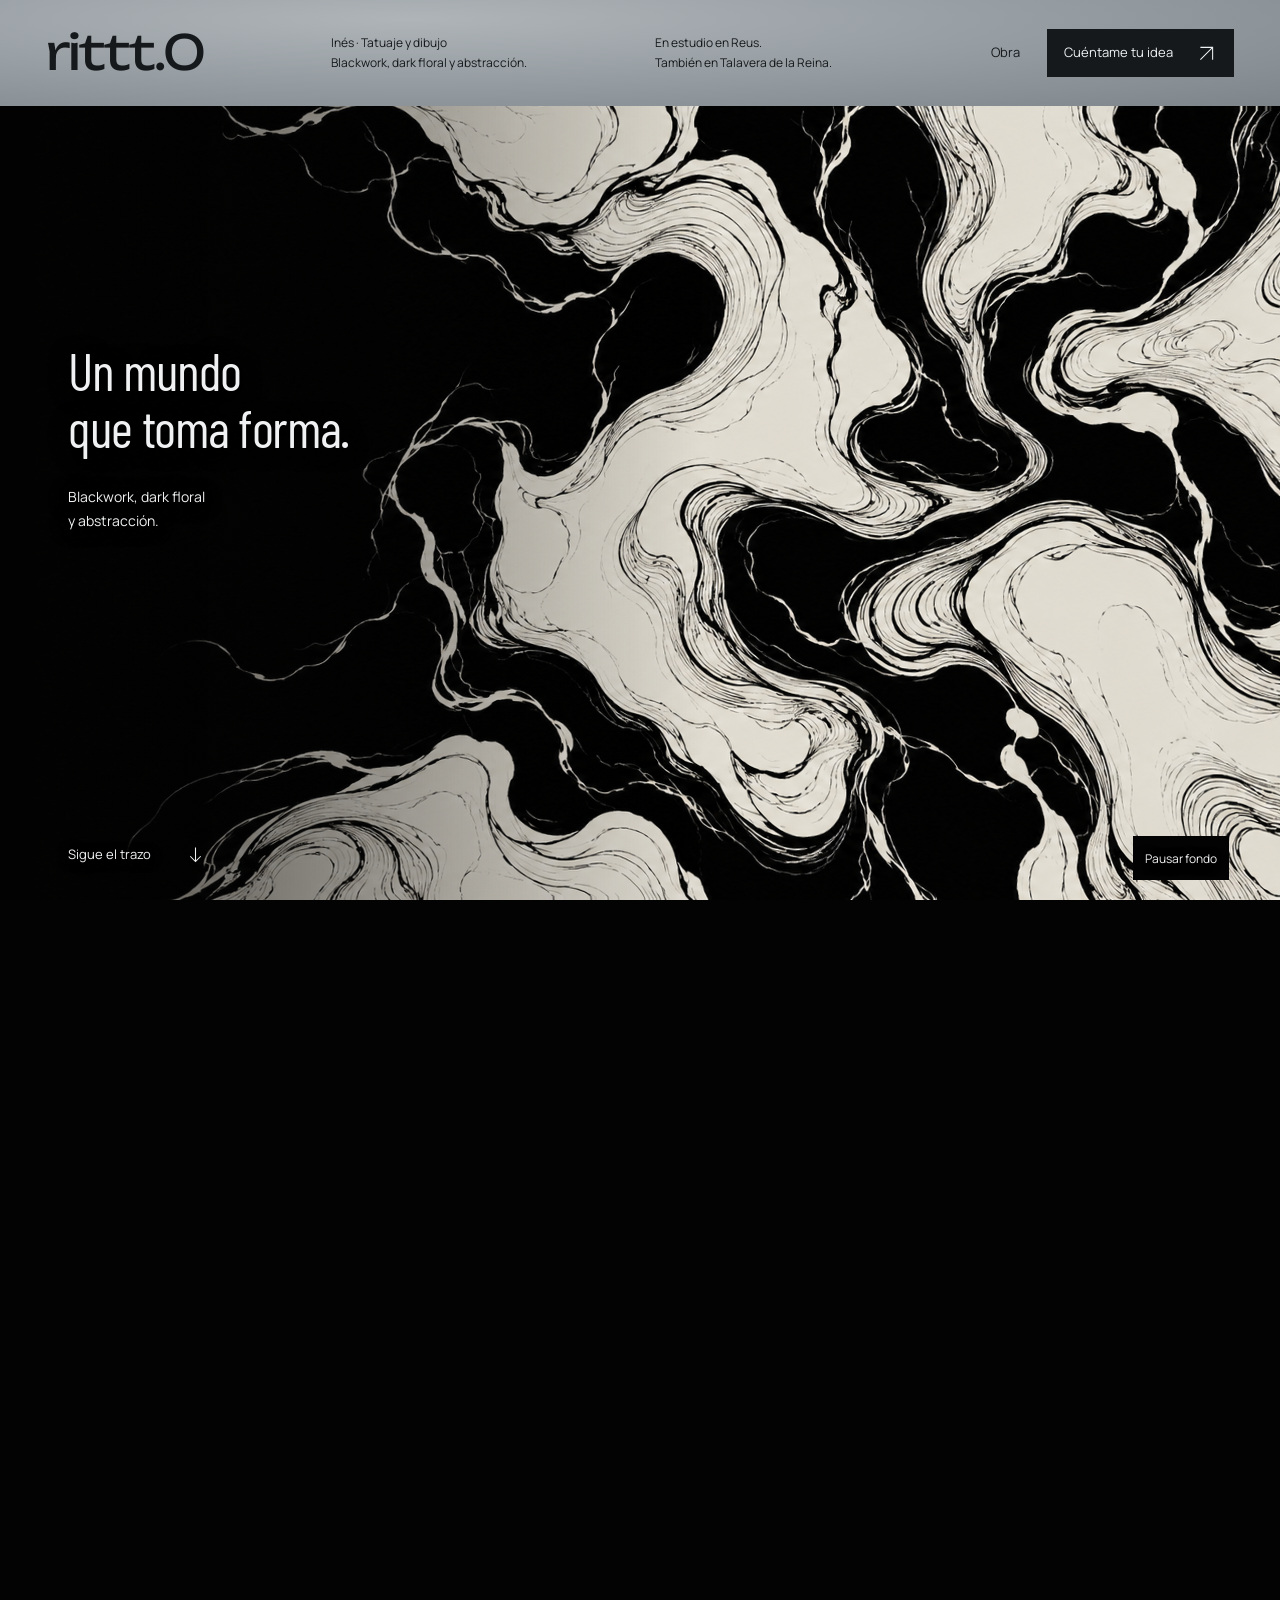
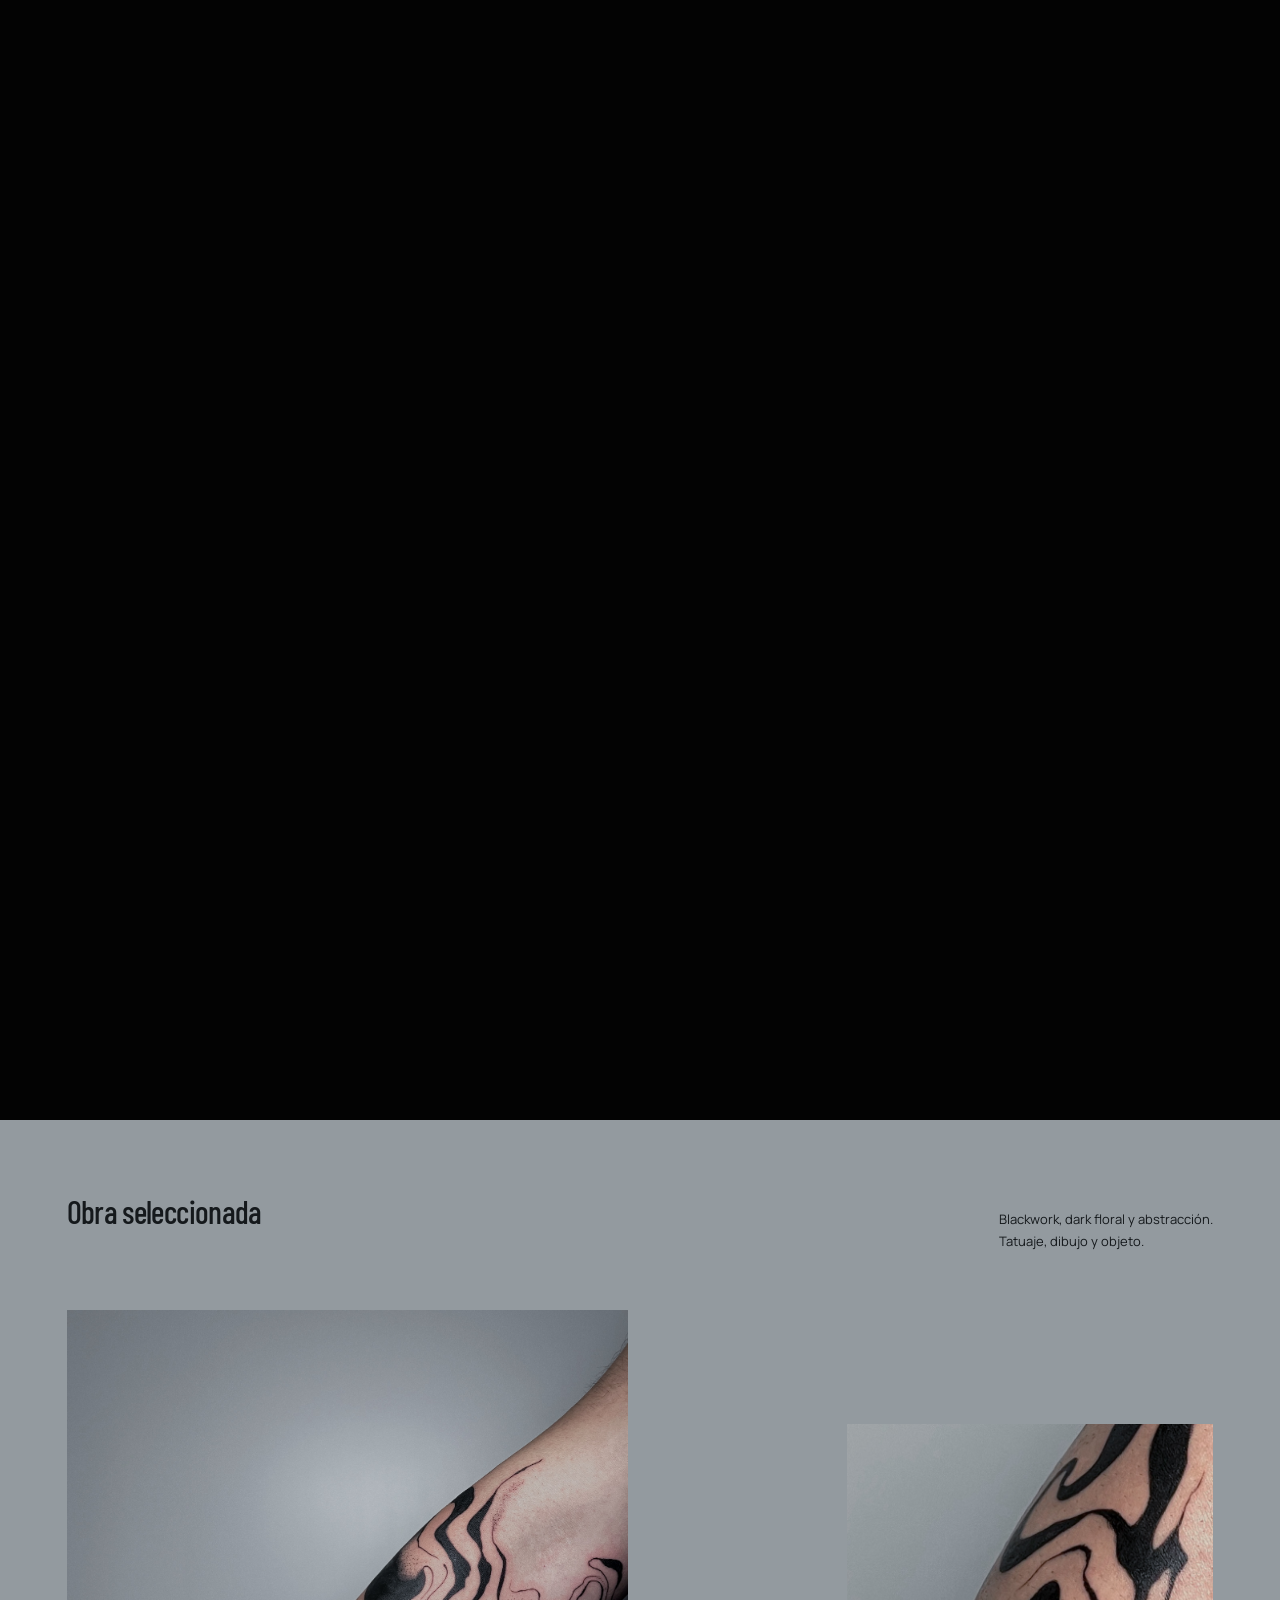
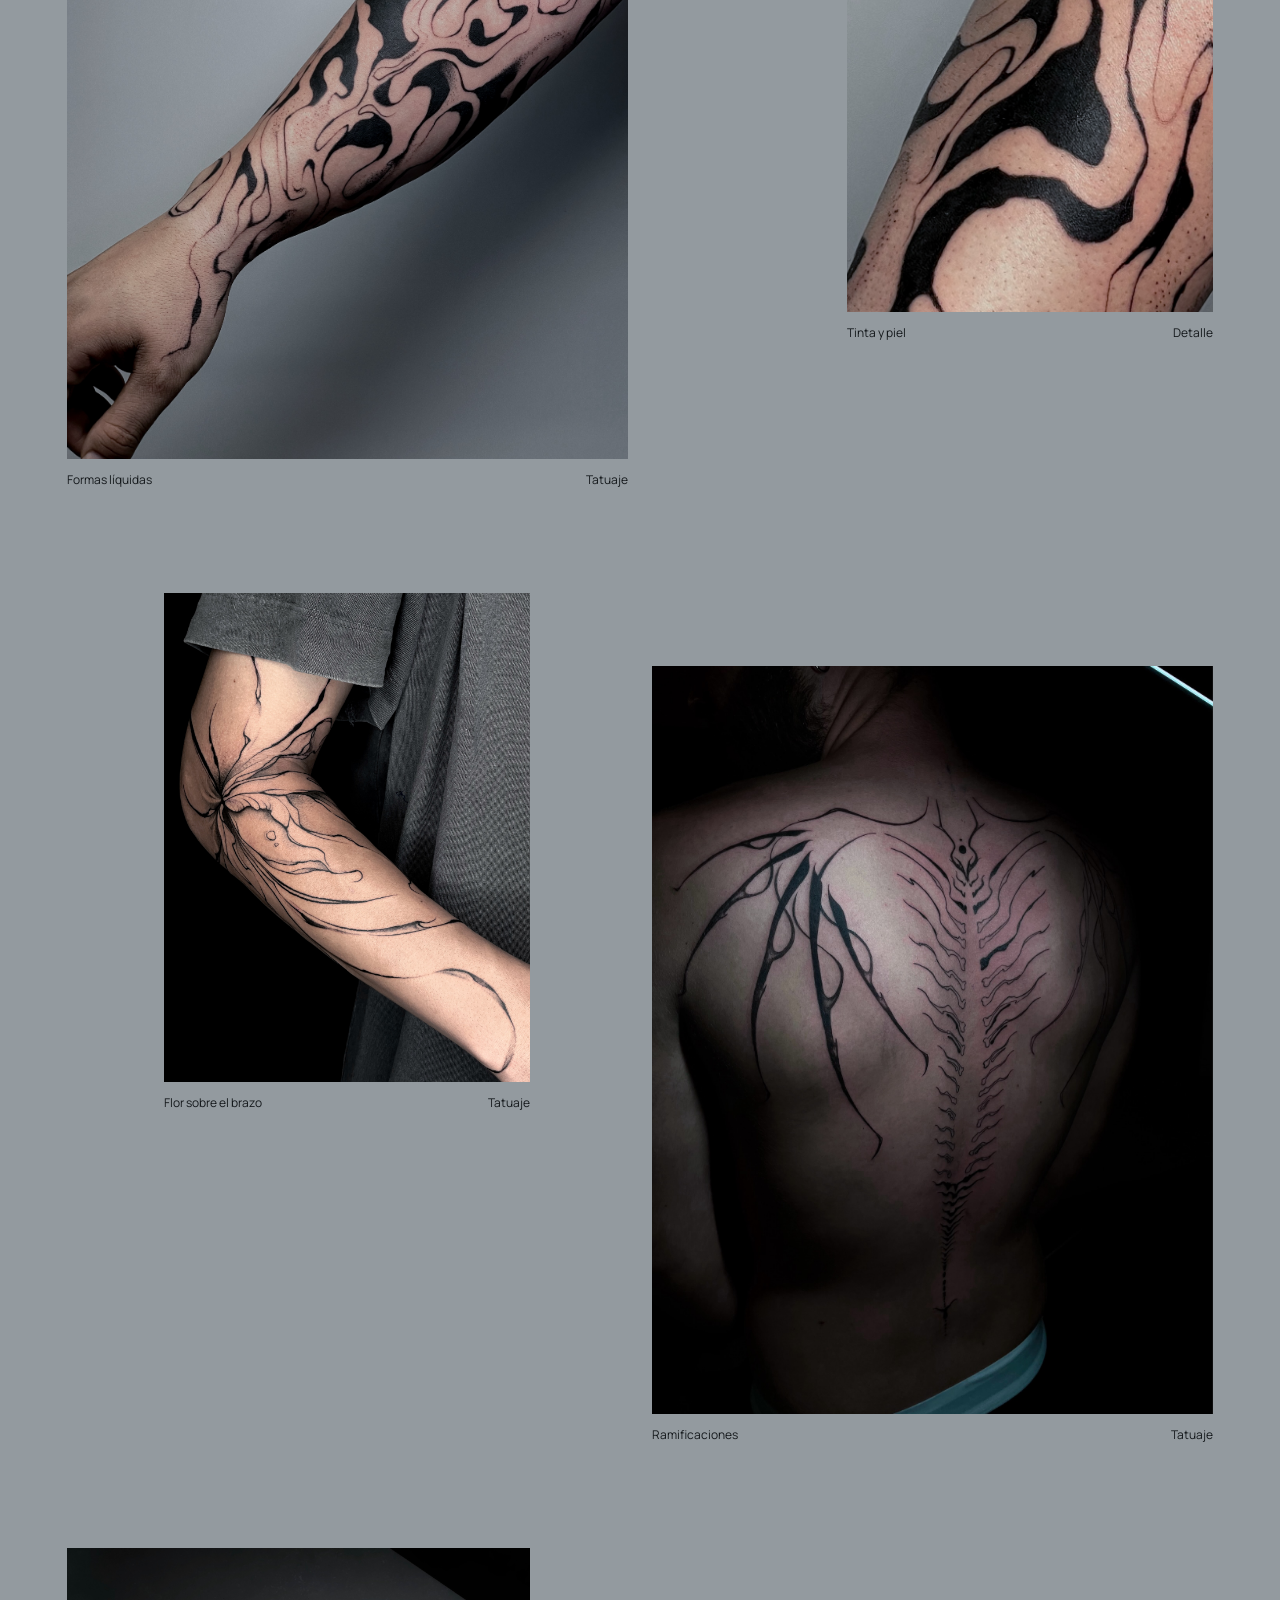
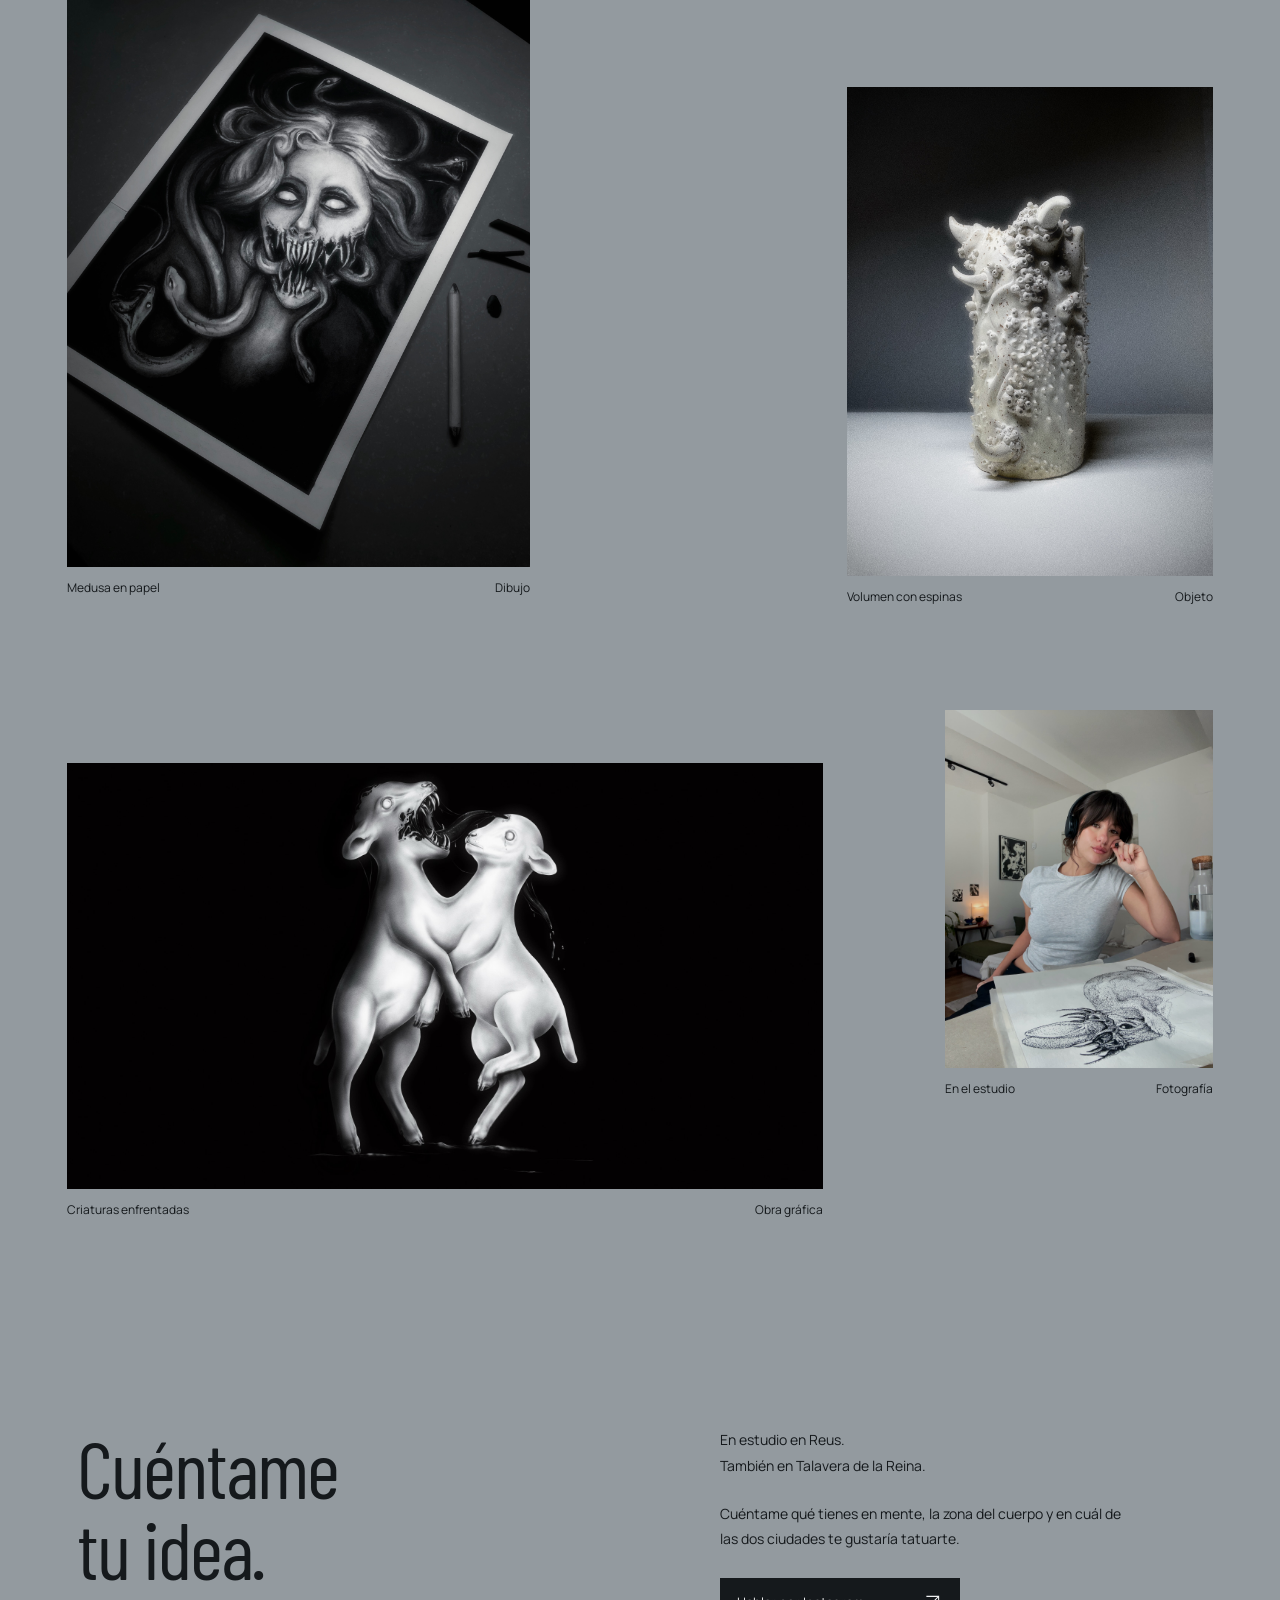
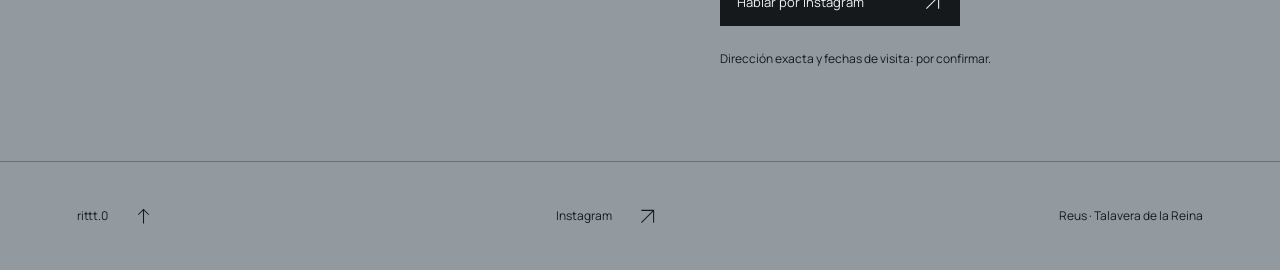
==== commit c26f8033: "Unify ritto surfaces with cool photographic gray and reserve gallery image ratios" ====
--- a/ritto/abstracto.html
+++ b/ritto/abstracto.html
@@ -1,4 +1,4 @@
-<!doctype html><html lang="es"><head><meta charset="utf-8"><meta name="viewport" content="width=device-width,initial-scale=1"><meta name="theme-color" content="#c8c8c3"><title>rittt.0 — Entrada abstracta</title><meta name="description" content="Blackwork, dark floral y abstracción. Inés, rittt.0. En Reus y Talavera de la Reina."><link rel="stylesheet" href="assets/fonts.css"><link rel="stylesheet" href="shared.css"><link rel="stylesheet" href="b.css"><link rel="stylesheet" href="b-gallery.css"><link rel="stylesheet" href="abstract.css"><script src="abstract-flow.js" defer></script><script src="b.js" defer></script><script src="shared.js" defer></script></head><body id="inicio" class="version-abstract"><a class="skip-link" href="#obra">Saltar a la obra</a><main><section class="journey" aria-label="Del imaginario a la piel"><div class="story-stop stop-trace" id="trazo" aria-hidden="true"></div><div class="story-stop stop-skin" id="piel" aria-hidden="true"></div><div class="story-stop stop-black" id="blackwork" aria-hidden="true"></div><div class="story-frame"><header class="site-header"><h1><a href="#inicio" aria-label="rittt.0 · Inicio">rittt.0</a></h1><p class="artist-info">Inés · Tatuaje y dibujo<span>Blackwork, dark floral y abstracción.</span></p><p class="places">En estudio en Reus.<span>También en Talavera de la Reina.</span></p><nav aria-label="Principal"><a class="all-work" href="#obra">Obra</a><a class="b-cta" href="#contacto">Cuéntame tu idea <svg viewBox="0 0 24 24" aria-hidden="true"><path d="M5 19 19 5M5 5h14v14"/></svg></a></nav></header><div class="mineral-field"></div><article class="scene scene-imaginary"><img class="creatures-photo" src="assets/abstract-flow.png" width="1672" height="941" alt="" aria-hidden="true"><canvas class="abstract-canvas" aria-hidden="true"></canvas><button class="flow-pause" type="button" hidden>Pausar fondo</button><div class="intro-copy"><h2>Un mundo<br>que toma forma.</h2><p>Blackwork, dark floral<br>y abstracción.</p></div><a class="scroll-invitation" href="#trazo">Sigue el trazo <svg viewBox="0 0 24 24" aria-hidden="true"><path d="M12 4v16m-6-6 6 6 6-6"/></svg></a></article><article class="scene scene-line"><img class="floral-echo" src="assets/botanical-trace.svg" alt="" aria-hidden="true"><div class="line-copy"><h2>De la línea<br>a la piel.</h2><p>Formas que recorren<br>la anatomía.</p></div><div class="tattoo-plate"><div class="ink-drawing" aria-hidden="true"><svg xmlns="http://www.w3.org/2000/svg" viewBox="0 0 1000 1335" fill="none" role="img" aria-labelledby="trace-title trace-desc">
+<!doctype html><html lang="es"><head><meta charset="utf-8"><meta name="viewport" content="width=device-width,initial-scale=1"><meta name="theme-color" content="#939a9f"><title>rittt.0 — Entrada abstracta</title><meta name="description" content="Blackwork, dark floral y abstracción. Inés, rittt.0. En Reus y Talavera de la Reina."><link rel="stylesheet" href="assets/fonts.css"><link rel="stylesheet" href="shared.css"><link rel="stylesheet" href="b.css"><link rel="stylesheet" href="b-gallery.css"><link rel="stylesheet" href="abstract.css"><script src="abstract-flow.js" defer></script><script src="b.js" defer></script><script src="shared.js" defer></script></head><body id="inicio" class="version-abstract"><a class="skip-link" href="#obra">Saltar a la obra</a><main><section class="journey" aria-label="Del imaginario a la piel"><div class="story-stop stop-trace" id="trazo" aria-hidden="true"></div><div class="story-stop stop-skin" id="piel" aria-hidden="true"></div><div class="story-stop stop-black" id="blackwork" aria-hidden="true"></div><div class="story-frame"><header class="site-header"><h1><a href="#inicio" aria-label="rittt.0 · Inicio">rittt.0</a></h1><p class="artist-info">Inés · Tatuaje y dibujo<span>Blackwork, dark floral y abstracción.</span></p><p class="places">En estudio en Reus.<span>También en Talavera de la Reina.</span></p><nav aria-label="Principal"><a class="all-work" href="#obra">Obra</a><a class="b-cta" href="#contacto">Cuéntame tu idea <svg viewBox="0 0 24 24" aria-hidden="true"><path d="M5 19 19 5M5 5h14v14"/></svg></a></nav></header><div class="mineral-field"></div><article class="scene scene-imaginary"><img class="creatures-photo" src="assets/abstract-flow.png" width="1672" height="941" alt="" aria-hidden="true"><canvas class="abstract-canvas" aria-hidden="true"></canvas><button class="flow-pause" type="button" hidden>Pausar fondo</button><div class="intro-copy"><h2>Un mundo<br>que toma forma.</h2><p>Blackwork, dark floral<br>y abstracción.</p></div><a class="scroll-invitation" href="#trazo">Sigue el trazo <svg viewBox="0 0 24 24" aria-hidden="true"><path d="M12 4v16m-6-6 6 6 6-6"/></svg></a></article><article class="scene scene-line"><img class="floral-echo" src="assets/botanical-trace.svg" alt="" aria-hidden="true"><div class="line-copy"><h2>De la línea<br>a la piel.</h2><p>Formas que recorren<br>la anatomía.</p></div><div class="tattoo-plate"><div class="ink-drawing" aria-hidden="true"><svg xmlns="http://www.w3.org/2000/svg" viewBox="0 0 1000 1335" fill="none" role="img" aria-labelledby="trace-title trace-desc">
   <title id="trace-title">Trazado del tatuaje floral</title>
   <desc id="trace-desc">Trayectorias largas extraídas y suavizadas de la fotografía real botanical-large.jpg.</desc>
   <g class="ink-paths" stroke="currentColor" fill="none" stroke-linecap="round" stroke-linejoin="round">
@@ -138,20 +138,20 @@
     <p>Blackwork, dark floral y abstracción.<br>Tatuaje, dibujo y objeto.</p>
   </header>
   <div class="b-pair b-pair-liquid">
-    <figure><a class="work" href="assets/liquid-arm.jpg" data-lightbox data-caption="Formas líquidas · Tatuaje"><img src="assets/liquid-arm.jpg" width="2797" height="3729" loading="lazy" alt="Brazo tatuado con masas de tinta negra y trazos fluidos que recorren la piel"><figcaption><span>Formas líquidas</span><span>Tatuaje</span></figcaption></a></figure>
-    <figure><a class="work" href="assets/ink-detail.jpg" data-lightbox data-caption="Tinta y piel · Detalle"><img src="assets/ink-detail.jpg" width="1493" height="1990" loading="lazy" alt="Primer plano del tatuaje: formas negras junto a líneas finas y textura de la piel"><figcaption><span>Tinta y piel</span><span>Detalle</span></figcaption></a></figure>
+    <figure><a class="work" href="assets/liquid-arm.jpg" data-lightbox data-caption="Formas líquidas · Tatuaje"><img src="assets/liquid-arm.jpg" width="2797" height="3729" style="aspect-ratio:2797/3729" loading="lazy" alt="Brazo tatuado con masas de tinta negra y trazos fluidos que recorren la piel"><figcaption><span>Formas líquidas</span><span>Tatuaje</span></figcaption></a></figure>
+    <figure><a class="work" href="assets/ink-detail.jpg" data-lightbox data-caption="Tinta y piel · Detalle"><img src="assets/ink-detail.jpg" width="1493" height="1990" style="aspect-ratio:1493/1990" loading="lazy" alt="Primer plano del tatuaje: formas negras junto a líneas finas y textura de la piel"><figcaption><span>Tinta y piel</span><span>Detalle</span></figcaption></a></figure>
   </div>
   <div class="b-pair b-pair-floral">
-    <figure><a class="work" href="assets/botanical-large.jpg" data-lightbox data-caption="Flor sobre el brazo · Tatuaje"><img src="assets/botanical-large.jpg" width="2528" height="3376" loading="lazy" alt="Flor de hojas alargadas y líneas oscuras tatuada sobre un brazo flexionado"><figcaption><span>Flor sobre el brazo</span><span>Tatuaje</span></figcaption></a></figure>
-    <figure><a class="work" href="assets/back-shadow.jpg" data-lightbox data-caption="Ramificaciones · Tatuaje"><img src="assets/back-shadow.jpg" width="1440" height="1920" loading="lazy" alt="Trazos orgánicos se ramifican desde la columna sobre una espalda iluminada en penumbra"><figcaption><span>Ramificaciones</span><span>Tatuaje</span></figcaption></a></figure>
+    <figure><a class="work" href="assets/botanical-large.jpg" data-lightbox data-caption="Flor sobre el brazo · Tatuaje"><img src="assets/botanical-large.jpg" width="2528" height="3376" style="aspect-ratio:2528/3376" loading="lazy" alt="Flor de hojas alargadas y líneas oscuras tatuada sobre un brazo flexionado"><figcaption><span>Flor sobre el brazo</span><span>Tatuaje</span></figcaption></a></figure>
+    <figure><a class="work" href="assets/back-shadow.jpg" data-lightbox data-caption="Ramificaciones · Tatuaje"><img src="assets/back-shadow.jpg" width="1440" height="1920" style="aspect-ratio:1440/1920" loading="lazy" alt="Trazos orgánicos se ramifican desde la columna sobre una espalda iluminada en penumbra"><figcaption><span>Ramificaciones</span><span>Tatuaje</span></figcaption></a></figure>
   </div>
   <div class="b-pair b-pair-paper">
-    <figure><a class="work" href="assets/medusa-large.jpg" data-lightbox data-caption="Medusa en papel · Dibujo"><img src="assets/medusa-large.jpg" width="2992" height="3989" loading="lazy" alt="Lámina de Medusa con ojos vacíos, serpientes y dientes, apoyada en una mesa"><figcaption><span>Medusa en papel</span><span>Dibujo</span></figcaption></a></figure>
-    <figure><a class="work" href="assets/ceramic-white.jpg" data-lightbox data-caption="Volumen con espinas · Objeto"><img src="assets/ceramic-white.jpg" width="2488" height="3317" loading="lazy" alt="Objeto blanco de superficie rugosa, con espinas y formas orgánicas que sobresalen"><figcaption><span>Volumen con espinas</span><span>Objeto</span></figcaption></a></figure>
+    <figure><a class="work" href="assets/medusa-large.jpg" data-lightbox data-caption="Medusa en papel · Dibujo"><img src="assets/medusa-large.jpg" width="2992" height="3989" style="aspect-ratio:2992/3989" loading="lazy" alt="Lámina de Medusa con ojos vacíos, serpientes y dientes, apoyada en una mesa"><figcaption><span>Medusa en papel</span><span>Dibujo</span></figcaption></a></figure>
+    <figure><a class="work" href="assets/ceramic-white.jpg" data-lightbox data-caption="Volumen con espinas · Objeto"><img src="assets/ceramic-white.jpg" width="2488" height="3317" style="aspect-ratio:2488/3317" loading="lazy" alt="Objeto blanco de superficie rugosa, con espinas y formas orgánicas que sobresalen"><figcaption><span>Volumen con espinas</span><span>Objeto</span></figcaption></a></figure>
   </div>
   <div class="b-pair b-pair-studio">
-    <figure><a class="work" href="assets/creatures-wide.jpg" data-lightbox data-caption="Criaturas enfrentadas · Obra gráfica"><img src="assets/creatures-wide.jpg" width="2048" height="1155" loading="lazy" alt="Dos criaturas blancas se sostienen enfrentadas sobre negro; una abre la boca mostrando los dientes"><figcaption><span>Criaturas enfrentadas</span><span>Obra gráfica</span></figcaption></a></figure>
-    <figure><a class="work" href="assets/portrait-studio.jpg" data-lightbox data-caption="En el estudio · Fotografía"><img src="assets/portrait-studio.jpg" width="1440" height="1920" loading="lazy" alt="Persona sentada ante una mesa con un gran dibujo de una criatura, en el interior del estudio"><figcaption><span>En el estudio</span><span>Fotografía</span></figcaption></a></figure>
+    <figure><a class="work" href="assets/creatures-wide.jpg" data-lightbox data-caption="Criaturas enfrentadas · Obra gráfica"><img src="assets/creatures-wide.jpg" width="2048" height="1155" style="aspect-ratio:2048/1155" loading="lazy" alt="Dos criaturas blancas se sostienen enfrentadas sobre negro; una abre la boca mostrando los dientes"><figcaption><span>Criaturas enfrentadas</span><span>Obra gráfica</span></figcaption></a></figure>
+    <figure><a class="work" href="assets/portrait-studio.jpg" data-lightbox data-caption="En el estudio · Fotografía"><img src="assets/portrait-studio.jpg" width="1440" height="1920" style="aspect-ratio:1440/1920" loading="lazy" alt="Persona sentada ante una mesa con un gran dibujo de una criatura, en el interior del estudio"><figcaption><span>En el estudio</span><span>Fotografía</span></figcaption></a></figure>
   </div>
 </section>
 <section class="round-contact" id="contacto" aria-labelledby="contact-title"><h2 id="contact-title">Cuéntame<br>tu idea.</h2><div class="contact-body"><p>En estudio en Reus.<br>También en Talavera de la Reina.</p><p>Cuéntame qué tienes en mente, la zona del cuerpo y en cuál de las dos ciudades te gustaría tatuarte.</p><a class="b-cta" href="https://www.instagram.com/rittt.0/" target="_blank" rel="noopener noreferrer">Hablar por Instagram <svg viewBox="0 0 24 24" aria-hidden="true"><path d="M5 19 19 5M5 5h14v14"/></svg></a><small>Dirección exacta y fechas de visita: por confirmar.</small></div></section></main><footer class="site-footer"><a href="#inicio">rittt.0 <svg viewBox="0 0 24 24" aria-hidden="true"><path d="M12 4v16m-6-6 6 6 6-6"/></svg></a><a href="https://www.instagram.com/rittt.0/" target="_blank" rel="noopener noreferrer">Instagram <svg viewBox="0 0 24 24" aria-hidden="true"><path d="M5 19 19 5M5 5h14v14"/></svg></a><span>Reus · Talavera de la Reina</span></footer></body></html>
--- a/ritto/b.css
+++ b/ritto/b.css
@@ -1,6 +1,6 @@
-:root{--bg:#c8c8c3;--ink:#151514;--accent:#694a56;--paper:#c8c8c3;--bone:#e9e7e0}html{scroll-padding-top:112px;scroll-behavior:auto}body{background:var(--bg);color:var(--ink);font:14px/1.65 Manrope,sans-serif}a{text-decoration:none}svg{width:21px;height:21px;stroke:currentColor;fill:none;stroke-width:1.2;flex-shrink:0}.site-header{position:absolute;top:0;left:0;right:0;z-index:30;background:var(--paper);display:grid;grid-template-columns:1fr 1.15fr 1.2fr auto;align-items:center;gap:28px;padding:23px 3.6%;min-height:106px}.site-header h1{font:400 48px/.95 Unbounded,sans-serif;letter-spacing:-.04em}.site-header p{font-size:12px;line-height:1.65}.site-header p span{display:block}.site-header .artist-info span{color:#454542}.site-header nav{display:flex;align-items:center;gap:27px}.all-work{font-size:13px;padding:12px 0}.b-cta{display:inline-flex;align-items:center;justify-content:space-between;gap:23px;min-height:48px;padding:12px 17px;background:var(--ink);color:var(--bone);font-size:13px}.b-cta:hover{background:#46373e}.skip-link{position:fixed;top:8px;left:15px;transform:translateY(-160%);z-index:150;padding:12px;background:var(--ink);color:var(--bone)}.skip-link:focus{transform:none}.journey{height:480svh;position:relative;background:#030303}.story-frame{position:sticky;top:0;height:100svh;min-height:700px;overflow:hidden;background:#030303}.scene{position:absolute;inset:0;overflow:hidden}.mineral-field{position:absolute;inset:0;background:var(--paper);opacity:0}.scene h2{font:400 clamp(43px,4.6vw,76px)/1.08 'Barlow Condensed',sans-serif;letter-spacing:-.025em;text-wrap:balance}.scene p{font-size:15px;line-height:1.75}.scene-imaginary{color:var(--bone);z-index:1}.creatures-photo{width:100%;height:calc(100% - 106px);position:absolute;top:106px;object-fit:cover;object-position:center;transform-origin:54% 50%}.intro-copy{position:absolute;left:5.3%;top:38%;max-width:29%;z-index:2}.intro-copy h2{font-size:clamp(44px,4.15vw,68px)}.intro-copy p{font-size:14px;margin-top:28px;color:#c4c4bb}.intro-caption{position:absolute;right:4%;bottom:37px;font-size:12px!important;color:#c4c4bb}.scroll-invitation{position:absolute;left:5.3%;bottom:35px;display:flex;align-items:center;gap:34px;font-size:13px}.scene-line{opacity:0;z-index:2;pointer-events:none}.line-copy{position:absolute;left:7%;top:39%;z-index:2}.line-copy p{margin-top:27px;max-width:25ch}.tattoo-plate{position:absolute;right:6%;top:16%;width:55%;height:78%;transform-origin:55% 50%}.ink-drawing,.floral-photo{position:absolute;inset:0;width:100%;height:100%;object-fit:contain}.ink-drawing{color:#151514}.ink-drawing>svg{width:100%;height:100%;stroke:none;overflow:visible}.ink-drawing path{stroke-dasharray:1;stroke-dashoffset:1}.floral-photo{opacity:0}.line-caption{position:absolute;right:5%;bottom:31px;font-size:12px!important}.floral-echo{position:absolute;left:-28%;top:2%;width:86%;height:126%;object-fit:contain;transform:rotate(-19deg);opacity:0;mix-blend-mode:multiply}.scene-blackwork{opacity:0;z-index:3;pointer-events:none;color:var(--bone);background:#121312}.black-copy{position:absolute;left:6%;top:36%;z-index:2;width:30%}.black-copy h2{font-size:clamp(48px,6.1vw,94px)}.black-copy p{margin-top:24px;font-size:18px}.black-copy>a{display:flex;align-items:center;gap:26px;font-size:12px;margin-top:35px;text-decoration:underline;text-underline-offset:5px;min-height:44px}.black-photo-plane{position:absolute;right:0;top:106px;width:62%;height:calc(100% - 106px);overflow:hidden;background:#7d858b}.black-photo-plane img{width:100%;height:100%;object-fit:contain;transform-origin:58% 57%}.to-gallery{position:absolute;bottom:35px;left:6%;display:flex;gap:40px;align-items:center;font-size:13px}.story-stop{position:absolute;left:0;width:1px;height:1px}.stop-trace{top:calc(205.2svh + 112px)}.stop-skin{top:calc(266svh + 112px)}.stop-black{top:calc(376.2svh + 112px)}.round-contact{background:#171918;color:var(--bone);padding:92px 6%;display:grid;grid-template-columns:1.1fr 1fr;gap:10%;position:relative}.round-contact h2{font:400 clamp(52px,6.3vw,96px)/1 'Barlow Condensed',sans-serif;letter-spacing:-.025em}.contact-body{max-width:45ch}.contact-body p{margin-bottom:23px;font-size:14px;line-height:1.8}.round-contact .b-cta{background:var(--paper);color:var(--ink);min-width:240px;margin-top:4px}.round-contact small{display:block;font-size:12px;color:#b8beb4;margin-top:23px}.site-footer{padding:32px 6%;background:#171918;color:var(--bone);display:flex;align-items:center;justify-content:space-between;gap:30px;font-size:12px;border-top:1px solid #44493f}.site-footer a{display:flex;gap:25px;align-items:center;min-height:44px}.site-footer a:first-child svg{transform:rotate(180deg)}.lightbox :focus-visible,.round-contact :focus-visible,.site-footer :focus-visible{outline-color:#d3afb9}.story-frame :focus-visible{outline-color:#b58c9d}::selection{background:#694a56;color:#fff}body{scrollbar-color:#51594d var(--paper)}
+:root{--bg:#939a9f;--ink:#15191c;--accent:#593b4c;--paper:#939a9f;--bone:#f0f1f2;--surface-light:#aeb4b8;--surface-shadow:#7d858b;--surface:radial-gradient(ellipse at 32% 18%,var(--surface-light) 0%,var(--paper) 58%,var(--surface-shadow) 100%)}html{scroll-padding-top:112px;scroll-behavior:auto}body{background:var(--surface);background-color:var(--bg);background-attachment:fixed;color:var(--ink);font:14px/1.65 Manrope,sans-serif}a{text-decoration:none}svg{width:21px;height:21px;stroke:currentColor;fill:none;stroke-width:1.2;flex-shrink:0}.site-header{position:absolute;top:0;left:0;right:0;z-index:30;background:var(--surface);display:grid;grid-template-columns:1fr 1.15fr 1.2fr auto;align-items:center;gap:28px;padding:23px 3.6%;min-height:106px}.site-header h1{font:400 48px/.95 Unbounded,sans-serif;letter-spacing:-.04em}.site-header p{font-size:12px;line-height:1.65}.site-header p span{display:block}.site-header .artist-info span{color:var(--ink)}.site-header nav{display:flex;align-items:center;gap:27px}.all-work{font-size:13px;padding:12px 0}.b-cta{display:inline-flex;align-items:center;justify-content:space-between;gap:23px;min-height:48px;padding:12px 17px;background:var(--ink);color:var(--bone);font-size:13px}.b-cta:hover{background:#46373e}.skip-link{position:fixed;top:8px;left:15px;transform:translateY(-160%);z-index:150;padding:12px;background:var(--ink);color:var(--bone)}.skip-link:focus{transform:none}.journey{height:480svh;position:relative;background:#030303}.story-frame{position:sticky;top:0;height:100svh;min-height:700px;overflow:hidden;background:#030303}.scene{position:absolute;inset:0;overflow:hidden}.mineral-field{position:absolute;inset:0;background:var(--surface);opacity:0}.scene h2{font:400 clamp(43px,4.6vw,76px)/1.08 'Barlow Condensed',sans-serif;letter-spacing:-.025em;text-wrap:balance}.scene p{font-size:15px;line-height:1.75}.scene-imaginary{color:var(--bone);z-index:1}.creatures-photo{width:100%;height:calc(100% - 106px);position:absolute;top:106px;object-fit:cover;object-position:center;transform-origin:54% 50%}.intro-copy{position:absolute;left:5.3%;top:38%;max-width:29%;z-index:2}.intro-copy h2{font-size:clamp(44px,4.15vw,68px)}.intro-copy p{font-size:14px;margin-top:28px;color:var(--bone)}.intro-caption{position:absolute;right:4%;bottom:37px;font-size:12px!important;color:var(--bone)}.scroll-invitation{position:absolute;left:5.3%;bottom:35px;display:flex;align-items:center;gap:34px;font-size:13px}.scene-line{opacity:0;z-index:2;pointer-events:none}.line-copy{position:absolute;left:7%;top:39%;z-index:2}.line-copy p{margin-top:27px;max-width:25ch}.tattoo-plate{position:absolute;right:6%;top:16%;width:55%;height:78%;transform-origin:55% 50%}.ink-drawing,.floral-photo{position:absolute;inset:0;width:100%;height:100%;object-fit:contain}.ink-drawing{color:#151514}.ink-drawing>svg{width:100%;height:100%;stroke:none;overflow:visible}.ink-drawing path{stroke-dasharray:1;stroke-dashoffset:1}.floral-photo{opacity:0}.line-caption{position:absolute;right:5%;bottom:31px;font-size:12px!important}.floral-echo{position:absolute;left:-28%;top:2%;width:86%;height:126%;object-fit:contain;transform:rotate(-19deg);opacity:0;mix-blend-mode:multiply}.scene-blackwork{opacity:0;z-index:3;pointer-events:none;color:var(--ink);background:var(--surface)}.black-copy{position:absolute;left:6%;top:36%;z-index:2;width:30%}.black-copy h2{font-size:clamp(48px,6.1vw,94px)}.black-copy p{margin-top:24px;font-size:18px}.black-copy>a{display:flex;align-items:center;gap:26px;font-size:12px;margin-top:35px;text-decoration:underline;text-underline-offset:5px;min-height:44px}.black-photo-plane{position:absolute;right:0;top:106px;width:62%;height:calc(100% - 106px);overflow:hidden;background:#7d858b}.black-photo-plane img{width:100%;height:100%;object-fit:contain;transform-origin:58% 57%}.to-gallery{position:absolute;bottom:35px;left:6%;display:flex;gap:40px;align-items:center;font-size:13px}.story-stop{position:absolute;left:0;width:1px;height:1px}.stop-trace{top:calc(205.2svh + 112px)}.stop-skin{top:calc(266svh + 112px)}.stop-black{top:calc(376.2svh + 112px)}.round-contact{background:transparent;color:var(--ink);padding:92px 6%;display:grid;grid-template-columns:1.1fr 1fr;gap:10%;position:relative}.round-contact h2{font:400 clamp(52px,6.3vw,96px)/1 'Barlow Condensed',sans-serif;letter-spacing:-.025em}.contact-body{max-width:45ch}.contact-body p{margin-bottom:23px;font-size:14px;line-height:1.8}.round-contact .b-cta{background:var(--ink);color:var(--bone);min-width:240px;margin-top:4px}.round-contact small{display:block;font-size:12px;color:var(--ink);margin-top:23px}.site-footer{padding:32px 6%;background:transparent;color:var(--ink);display:flex;align-items:center;justify-content:space-between;gap:30px;font-size:12px;border-top:1px solid #657077}.site-footer a{display:flex;gap:25px;align-items:center;min-height:44px}.site-footer a:first-child svg{transform:rotate(180deg)}.lightbox :focus-visible,.round-contact :focus-visible,.site-footer :focus-visible{outline-color:var(--ink)}.story-frame :focus-visible{outline-color:#593b4c}::selection{background:#694a56;color:#fff}body{scrollbar-color:#404b53 var(--paper)}
 @media(max-width:1150px) and (min-width:701px){.site-header{grid-template-columns:1fr 1fr auto;gap:20px;padding:22px 3%}.site-header h1{font-size:43px}.artist-info{display:none}.site-header nav{gap:20px}.places{padding-left:8px}.intro-copy{max-width:30%}.intro-copy h2{font-size:47px}.creatures-photo{transform:translateX(7%)}.line-copy{left:5%}.tattoo-plate{right:2%;width:59%}}
-@media(max-width:700px){html{scroll-padding-top:142px}.site-header{padding:16px 20px 14px;grid-template-columns:1fr auto;gap:13px 10px;min-height:131px}.site-header h1{font-size:35px}.site-header nav{gap:0}.all-work{display:none}.site-header .b-cta{font-size:12px;padding:10px 12px;gap:13px;min-height:43px}.site-header .b-cta svg{width:16px}.site-header .artist-info{grid-column:1;grid-row:2;font-size:12px;max-width:17ch;line-height:1.5}.site-header .artist-info span{display:none}.site-header .places{grid-column:2;grid-row:2;font-size:12px;line-height:1.5;text-align:right}.site-header .places span{max-width:22ch}.journey{height:500svh}.story-frame{min-height:700px}.creatures-photo{top:151px;width:164%;left:-4%;height:58%;object-fit:cover;object-position:center}.intro-copy{left:22px;right:22px;top:auto;bottom:102px;max-width:none;display:flex;align-items:end;gap:17px}.intro-copy h2{font-size:31px;flex:1;white-space:nowrap}.intro-copy p{font-size:12px;line-height:1.6;margin-top:0;width:110px;max-width:none;flex:none}.intro-caption{right:20px;bottom:38px;font-size:12px!important}.scroll-invitation{left:22px;bottom:34px;font-size:12px;gap:15px}.line-copy{left:23px;top:21%;z-index:4}.line-copy h2{font-size:42px}.line-copy p{font-size:12px;margin-top:15px;line-height:1.6}.tattoo-plate{right:4%;top:25%;width:84%;height:68%;transform-origin:56% 60%}.floral-echo{left:-68%;width:140%;height:110%;top:20%}.line-caption{right:22px;bottom:32px;font-size:12px!important}.scene-blackwork .black-copy{top:20%;left:23px;width:auto;color:#111312}.black-copy h2{font-size:49px}.black-copy p{font-size:12px;margin-top:18px;line-height:1.65}.black-copy>a{position:absolute;left:0;top:calc(80svh - 128px);bottom:auto;margin:0;font-size:12px;gap:15px;background:#111312e8;color:#eeeae3;padding:0 12px}.black-photo-plane{top:140px;width:100%;height:calc(100% - 140px)}.black-photo-plane img{object-fit:contain}.to-gallery{left:24px;bottom:29px;color:var(--bone);background:#111312e8;padding:9px 13px;font-size:12px;gap:24px}.round-contact{display:block;padding:60px 24px}.round-contact h2{font-size:64px;margin-bottom:36px}.round-contact .b-cta{width:100%}.site-footer{display:grid;grid-template-columns:1fr 1fr;padding:24px;gap:12px}.site-footer span{grid-column:1/-1;color:#b8beb4}.site-footer a:nth-child(2){justify-self:end}.stop-trace{top:calc(216svh + 142px)}.stop-skin{top:calc(280svh + 142px)}.stop-black{top:calc(396svh + 142px)}}
-@media(prefers-reduced-motion:reduce){.journey{height:auto}.story-frame{position:relative;height:auto;min-height:0;overflow:visible}.scene{position:relative;min-height:95svh;opacity:1!important;pointer-events:auto!important;transform:none!important}.scene-imaginary{min-height:100svh;background:#030303}.scene-line{background:var(--paper)}.scene-blackwork{min-height:100svh}.mineral-field,.story-stop{display:none}.ink-drawing{display:none}.floral-photo{opacity:1!important}.floral-echo{opacity:.1!important}.creatures-photo,.tattoo-plate,.black-photo-plane img{transform:none!important}.scene-blackwork .black-copy>a{position:static;margin-top:20px}.scroll-invitation{display:none}}
+@media(max-width:700px){html{scroll-padding-top:142px}.site-header{padding:16px 20px 14px;grid-template-columns:1fr auto;gap:13px 10px;min-height:131px}.site-header h1{font-size:35px}.site-header nav{gap:0}.all-work{display:none}.site-header .b-cta{font-size:12px;padding:10px 12px;gap:13px;min-height:43px}.site-header .b-cta svg{width:16px}.site-header .artist-info{grid-column:1;grid-row:2;font-size:12px;max-width:17ch;line-height:1.5}.site-header .artist-info span{display:none}.site-header .places{grid-column:2;grid-row:2;font-size:12px;line-height:1.5;text-align:right}.site-header .places span{max-width:22ch}.journey{height:500svh}.story-frame{min-height:700px}.creatures-photo{top:151px;width:164%;left:-4%;height:58%;object-fit:cover;object-position:center}.intro-copy{left:22px;right:22px;top:auto;bottom:102px;max-width:none;display:flex;align-items:end;gap:17px}.intro-copy h2{font-size:31px;flex:1;white-space:nowrap}.intro-copy p{font-size:12px;line-height:1.6;margin-top:0;width:110px;max-width:none;flex:none}.intro-caption{right:20px;bottom:38px;font-size:12px!important}.scroll-invitation{left:22px;bottom:34px;font-size:12px;gap:15px}.line-copy{left:23px;top:21%;z-index:4}.line-copy h2{font-size:42px}.line-copy p{font-size:12px;margin-top:15px;line-height:1.6}.tattoo-plate{right:4%;top:25%;width:84%;height:68%;transform-origin:56% 60%}.floral-echo{left:-68%;width:140%;height:110%;top:20%}.line-caption{right:22px;bottom:32px;font-size:12px!important}.scene-blackwork .black-copy{top:20%;left:23px;width:auto;color:#111312}.black-copy h2{font-size:49px}.black-copy p{font-size:12px;margin-top:18px;line-height:1.65}.black-copy>a{position:absolute;left:0;top:calc(80svh - 128px);bottom:auto;margin:0;font-size:12px;gap:15px;background:#111312e8;color:#eeeae3;padding:0 12px}.black-photo-plane{top:140px;width:100%;height:calc(100% - 140px)}.black-photo-plane img{object-fit:contain}.to-gallery{left:24px;bottom:29px;color:var(--bone);background:#111312e8;padding:9px 13px;font-size:12px;gap:24px}.round-contact{display:block;padding:60px 24px}.round-contact h2{font-size:64px;margin-bottom:36px}.round-contact .b-cta{width:100%}.site-footer{display:grid;grid-template-columns:1fr 1fr;padding:24px;gap:12px}.site-footer span{grid-column:1/-1;color:var(--ink)}.site-footer a:nth-child(2){justify-self:end}.stop-trace{top:calc(216svh + 142px)}.stop-skin{top:calc(280svh + 142px)}.stop-black{top:calc(396svh + 142px)}}
+@media(prefers-reduced-motion:reduce){.journey{height:auto}.story-frame{position:relative;height:auto;min-height:0;overflow:visible}.scene{position:relative;min-height:95svh;opacity:1!important;pointer-events:auto!important;transform:none!important}.scene-imaginary{min-height:100svh;background:#030303}.scene-line{background:var(--surface)}.scene-blackwork{min-height:100svh}.mineral-field,.story-stop{display:none}.ink-drawing{display:none}.floral-photo{opacity:1!important}.floral-echo{opacity:.1!important}.creatures-photo,.tattoo-plate,.black-photo-plane img{transform:none!important}.scene-blackwork .black-copy>a{position:static;margin-top:20px}.scroll-invitation{display:none}}
 
 .b-gallery,.round-contact{scroll-margin-top:-112px}@media(max-width:700px){.b-gallery,.round-contact{scroll-margin-top:-142px}}
--- a/ritto/b-gallery.css
+++ b/ritto/b-gallery.css
@@ -1 +1 @@
-.b-gallery{background:#c8c8c3;color:#151514;padding:74px 5.2% 116px;max-width:1700px;margin:auto}.b-gallery-head{display:flex;align-items:baseline;justify-content:space-between;gap:24px;margin-bottom:58px}.b-gallery h2{font:500 32px/1.1 'Barlow Condensed',sans-serif;letter-spacing:-.02em}.b-gallery-head p{font:400 13px/1.7 Manrope,sans-serif;max-width:38ch}.b-pair{display:grid;grid-template-columns:repeat(12,minmax(0,1fr));gap:24px;align-items:start;margin-top:104px}.b-pair:first-of-type{margin-top:0}.b-pair figure{min-width:0;margin:0}.b-gallery .work img{width:100%;height:auto;aspect-ratio:auto;object-fit:contain}.b-gallery figcaption{display:flex;justify-content:space-between;gap:12px;padding-top:12px;font:400 12px/1.5 Manrope,sans-serif}.b-gallery figcaption span:last-child{color:#454542}.b-gallery .work:hover figcaption span:first-child{text-decoration:underline;text-underline-offset:4px}.b-gallery .work:focus-visible{outline:2px solid #151514;outline-offset:7px}.b-pair-liquid figure:first-child{grid-column:1/7}.b-pair-liquid figure:last-child{grid-column:9/13;margin-top:31%}.b-pair-floral figure:first-child{grid-column:2/6}.b-pair-floral figure:last-child{grid-column:7/13;margin-top:13%}.b-pair-paper figure:first-child{grid-column:1/6}.b-pair-paper figure:last-child{grid-column:9/13;margin-top:38%}.b-pair-studio figure:first-child{grid-column:1/9;margin-top:7%}.b-pair-studio figure:last-child{grid-column:10/13}@media(max-width:900px){.b-gallery{padding:58px 5% 80px}.b-pair{gap:18px;margin-top:76px}.b-gallery figcaption{display:block}.b-gallery figcaption span{display:block}.b-pair-studio figure:last-child{grid-column:9/13}}@media(max-width:700px){.b-gallery{padding:42px 18px 64px}.b-gallery-head{display:block;margin-bottom:32px}.b-gallery h2{font-size:29px}.b-gallery-head p{margin-top:14px;font-size:12px}.b-pair{grid-template-columns:repeat(6,minmax(0,1fr));gap:32px 14px;margin-top:56px}.b-pair figure:first-child,.b-pair figure:last-child{grid-column:1/-1;margin-top:0}.b-pair-liquid figure:last-child,.b-pair-paper figure:last-child{grid-column:3/7}.b-pair-studio figure:last-child{grid-column:2/6}.b-gallery figcaption{padding-top:10px;line-height:1.6}}@media(min-width:390px) and (max-width:700px){.b-pair-floral figure:first-child{grid-column:1/4;grid-row:1}.b-pair-floral figure:last-child{grid-column:4/7;grid-row:1;margin-top:48px}}
+.b-gallery{background:transparent;color:var(--ink);padding:74px 5.2% 116px;max-width:1700px;margin:auto}.b-gallery-head{display:flex;align-items:baseline;justify-content:space-between;gap:24px;margin-bottom:58px}.b-gallery h2{font:500 32px/1.1 'Barlow Condensed',sans-serif;letter-spacing:-.02em}.b-gallery-head p{font:400 13px/1.7 Manrope,sans-serif;max-width:38ch}.b-pair{display:grid;grid-template-columns:repeat(12,minmax(0,1fr));gap:24px;align-items:start;margin-top:104px}.b-pair:first-of-type{margin-top:0}.b-pair figure{min-width:0;margin:0}.b-gallery .work img{width:100%;height:auto;aspect-ratio:auto;object-fit:contain}.b-gallery figcaption{display:flex;justify-content:space-between;gap:12px;padding-top:12px;font:400 12px/1.5 Manrope,sans-serif}.b-gallery figcaption span:last-child{color:var(--ink)}.b-gallery .work:hover figcaption span:first-child{text-decoration:underline;text-underline-offset:4px}.b-gallery .work:focus-visible{outline:2px solid #151514;outline-offset:7px}.b-pair-liquid figure:first-child{grid-column:1/7}.b-pair-liquid figure:last-child{grid-column:9/13;margin-top:31%}.b-pair-floral figure:first-child{grid-column:2/6}.b-pair-floral figure:last-child{grid-column:7/13;margin-top:13%}.b-pair-paper figure:first-child{grid-column:1/6}.b-pair-paper figure:last-child{grid-column:9/13;margin-top:38%}.b-pair-studio figure:first-child{grid-column:1/9;margin-top:7%}.b-pair-studio figure:last-child{grid-column:10/13}@media(max-width:900px){.b-gallery{padding:58px 5% 80px}.b-pair{gap:18px;margin-top:76px}.b-gallery figcaption{display:block}.b-gallery figcaption span{display:block}.b-pair-studio figure:last-child{grid-column:9/13}}@media(max-width:700px){.b-gallery{padding:42px 18px 64px}.b-gallery-head{display:block;margin-bottom:32px}.b-gallery h2{font-size:29px}.b-gallery-head p{margin-top:14px;font-size:12px}.b-pair{grid-template-columns:repeat(6,minmax(0,1fr));gap:32px 14px;margin-top:56px}.b-pair figure:first-child,.b-pair figure:last-child{grid-column:1/-1;margin-top:0}.b-pair-liquid figure:last-child,.b-pair-paper figure:last-child{grid-column:3/7}.b-pair-studio figure:last-child{grid-column:2/6}.b-gallery figcaption{padding-top:10px;line-height:1.6}}@media(min-width:390px) and (max-width:700px){.b-pair-floral figure:first-child{grid-column:1/4;grid-row:1}.b-pair-floral figure:last-child{grid-column:4/7;grid-row:1;margin-top:48px}}
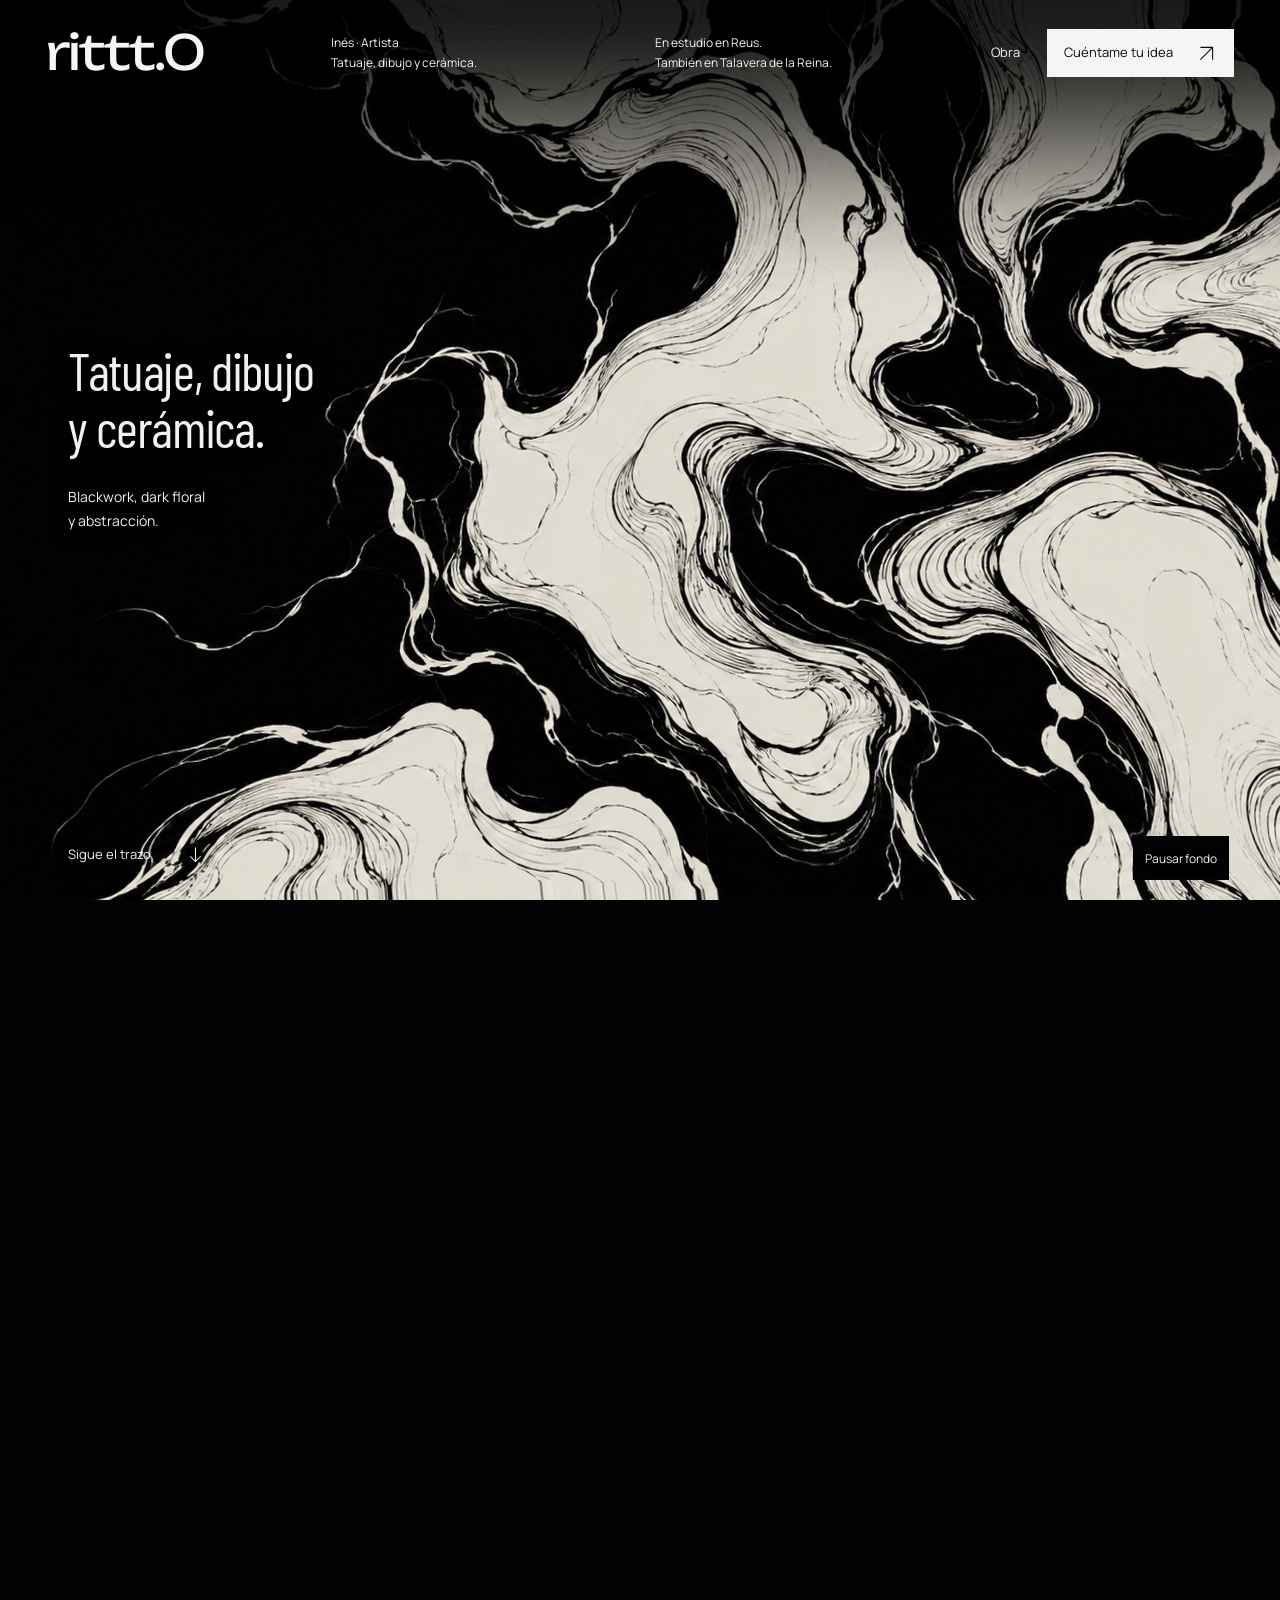
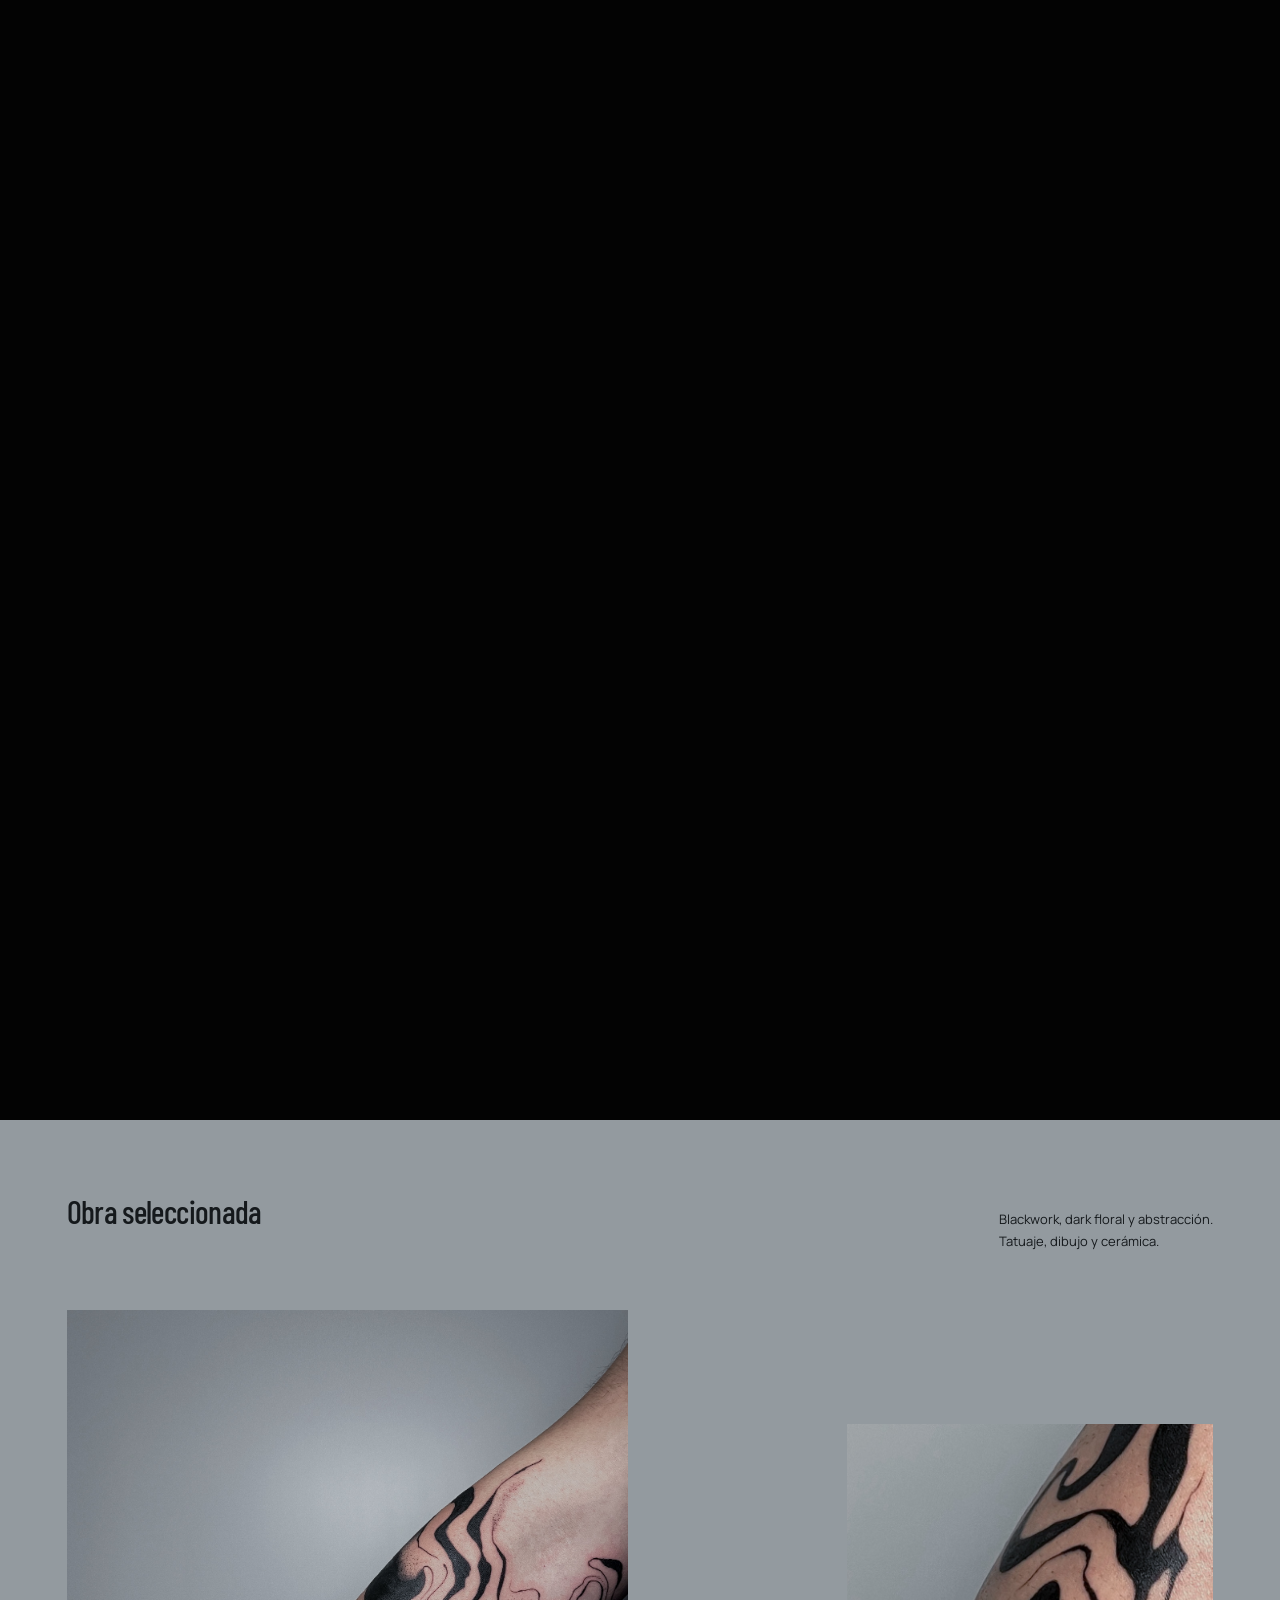
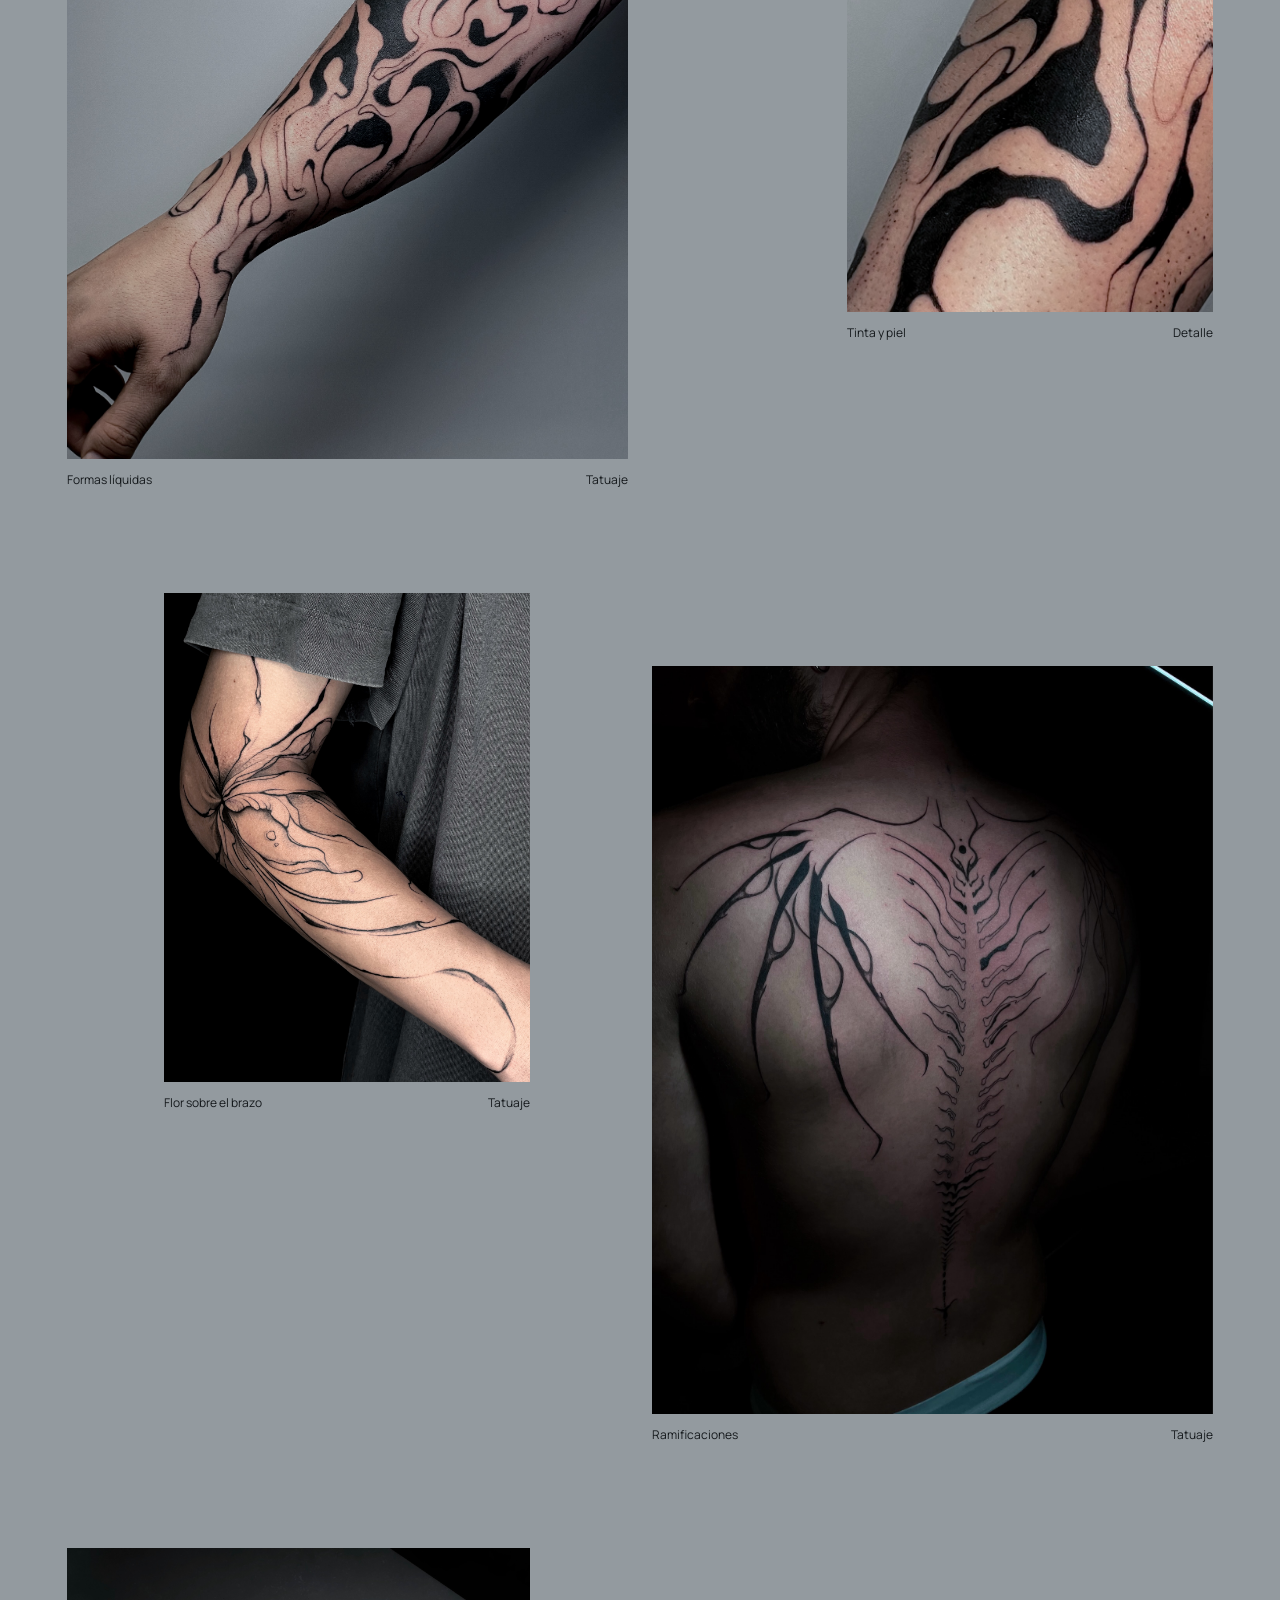
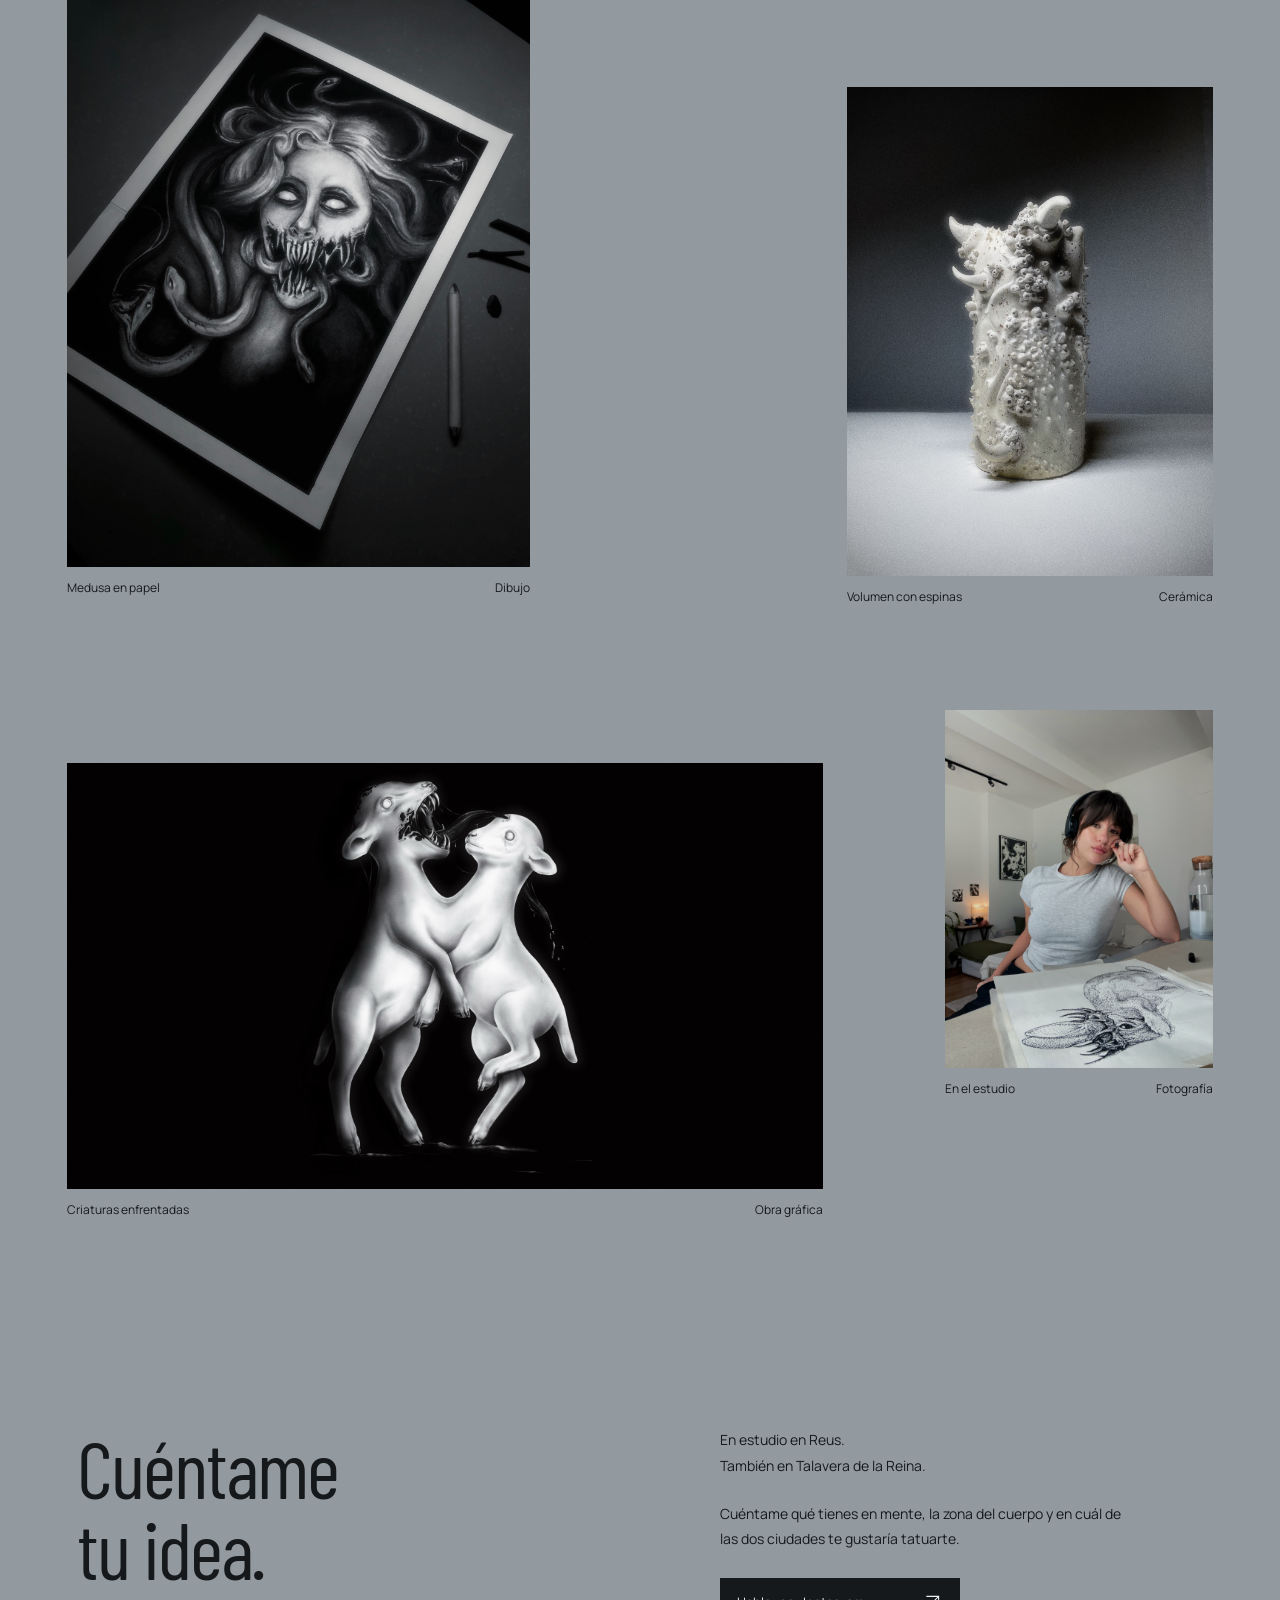
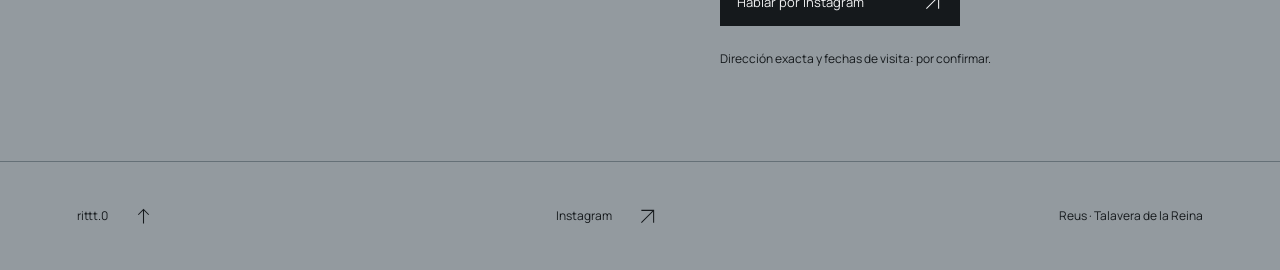
==== commit 9ee014c0: "Integrate living artwork behind header and reveal gray through organic ink retreat" ====
--- a/ritto/abstracto.html
+++ b/ritto/abstracto.html
@@ -1,4 +1,4 @@
-<!doctype html><html lang="es"><head><meta charset="utf-8"><meta name="viewport" content="width=device-width,initial-scale=1"><meta name="theme-color" content="#939a9f"><title>rittt.0 — Entrada abstracta</title><meta name="description" content="Blackwork, dark floral y abstracción. Inés, rittt.0. En Reus y Talavera de la Reina."><link rel="stylesheet" href="assets/fonts.css"><link rel="stylesheet" href="shared.css"><link rel="stylesheet" href="b.css"><link rel="stylesheet" href="b-gallery.css"><link rel="stylesheet" href="abstract.css"><script src="abstract-flow.js" defer></script><script src="b.js" defer></script><script src="shared.js" defer></script></head><body id="inicio" class="version-abstract"><a class="skip-link" href="#obra">Saltar a la obra</a><main><section class="journey" aria-label="Del imaginario a la piel"><div class="story-stop stop-trace" id="trazo" aria-hidden="true"></div><div class="story-stop stop-skin" id="piel" aria-hidden="true"></div><div class="story-stop stop-black" id="blackwork" aria-hidden="true"></div><div class="story-frame"><header class="site-header"><h1><a href="#inicio" aria-label="rittt.0 · Inicio">rittt.0</a></h1><p class="artist-info">Inés · Tatuaje y dibujo<span>Blackwork, dark floral y abstracción.</span></p><p class="places">En estudio en Reus.<span>También en Talavera de la Reina.</span></p><nav aria-label="Principal"><a class="all-work" href="#obra">Obra</a><a class="b-cta" href="#contacto">Cuéntame tu idea <svg viewBox="0 0 24 24" aria-hidden="true"><path d="M5 19 19 5M5 5h14v14"/></svg></a></nav></header><div class="mineral-field"></div><article class="scene scene-imaginary"><img class="creatures-photo" src="assets/abstract-flow.png" width="1672" height="941" alt="" aria-hidden="true"><canvas class="abstract-canvas" aria-hidden="true"></canvas><button class="flow-pause" type="button" hidden>Pausar fondo</button><div class="intro-copy"><h2>Un mundo<br>que toma forma.</h2><p>Blackwork, dark floral<br>y abstracción.</p></div><a class="scroll-invitation" href="#trazo">Sigue el trazo <svg viewBox="0 0 24 24" aria-hidden="true"><path d="M12 4v16m-6-6 6 6 6-6"/></svg></a></article><article class="scene scene-line"><img class="floral-echo" src="assets/botanical-trace.svg" alt="" aria-hidden="true"><div class="line-copy"><h2>De la línea<br>a la piel.</h2><p>Formas que recorren<br>la anatomía.</p></div><div class="tattoo-plate"><div class="ink-drawing" aria-hidden="true"><svg xmlns="http://www.w3.org/2000/svg" viewBox="0 0 1000 1335" fill="none" role="img" aria-labelledby="trace-title trace-desc">
+<!doctype html><html lang="es"><head><meta charset="utf-8"><meta name="viewport" content="width=device-width,initial-scale=1"><meta name="theme-color" content="#939a9f"><title>rittt.0 — Entrada abstracta</title><meta name="description" content="Blackwork, dark floral y abstracción. Inés, rittt.0. En Reus y Talavera de la Reina."><link rel="stylesheet" href="assets/fonts.css"><link rel="stylesheet" href="shared.css"><link rel="stylesheet" href="b.css"><link rel="stylesheet" href="b-gallery.css"><link rel="stylesheet" href="abstract.css"><script src="abstract-flow.js" defer></script><script src="b.js" defer></script><script src="shared.js" defer></script></head><body id="inicio" class="version-abstract"><a class="skip-link" href="#obra">Saltar a la obra</a><main><section class="journey" aria-label="Del imaginario a la piel"><div class="story-stop stop-opening" id="umbral" aria-hidden="true"></div><div class="story-stop stop-trace" id="trazo" aria-hidden="true"></div><div class="story-stop stop-skin" id="piel" aria-hidden="true"></div><div class="story-stop stop-black" id="blackwork" aria-hidden="true"></div><div class="story-frame"><header class="site-header"><h1><a href="#inicio" aria-label="rittt.0 · Inicio">rittt.0</a></h1><p class="artist-info">Inés · Artista<span>Tatuaje, dibujo y cerámica.</span></p><p class="places">En estudio en Reus.<span>También en Talavera de la Reina.</span></p><nav aria-label="Principal"><a class="all-work" href="#obra">Obra</a><a class="b-cta" href="#contacto">Cuéntame tu idea <svg viewBox="0 0 24 24" aria-hidden="true"><path d="M5 19 19 5M5 5h14v14"/></svg></a></nav></header><div class="mineral-field"></div><article class="scene scene-imaginary"><img class="creatures-photo" src="assets/abstract-flow.png" width="1672" height="941" alt="" aria-hidden="true"><canvas class="abstract-canvas" aria-hidden="true"></canvas><button class="flow-pause" type="button" hidden>Pausar fondo</button><div class="intro-copy"><h2>Tatuaje, dibujo<br>y cerámica.</h2><p>Blackwork, dark floral<br>y abstracción.</p></div><a class="scroll-invitation" href="#trazo">Sigue el trazo <svg viewBox="0 0 24 24" aria-hidden="true"><path d="M12 4v16m-6-6 6 6 6-6"/></svg></a></article><article class="scene scene-line"><img class="floral-echo" src="assets/botanical-trace.svg" alt="" aria-hidden="true"><div class="line-copy"><h2>De la línea<br>a la piel.</h2><p>Formas que recorren<br>la anatomía.</p></div><div class="tattoo-plate"><div class="ink-drawing" aria-hidden="true"><svg xmlns="http://www.w3.org/2000/svg" viewBox="0 0 1000 1335" fill="none" role="img" aria-labelledby="trace-title trace-desc">
   <title id="trace-title">Trazado del tatuaje floral</title>
   <desc id="trace-desc">Trayectorias largas extraídas y suavizadas de la fotografía real botanical-large.jpg.</desc>
   <g class="ink-paths" stroke="currentColor" fill="none" stroke-linecap="round" stroke-linejoin="round">
@@ -135,7 +135,7 @@
 </div><img class="floral-photo" src="assets/botanical-large.jpg" width="2528" height="3376" alt="Tatuaje floral oscuro que envuelve un brazo flexionado"></div><p class="line-caption">Dark floral · Tatuaje</p></article><article class="scene scene-blackwork"><div class="black-copy"><h2>Blackwork.</h2><p>Negro sólido.<br>Trazo abierto.<br>La forma del cuerpo.</p><a href="assets/liquid-arm.jpg" data-lightbox data-caption="Blackwork líquido · Tatuaje">Ver la fotografía completa <svg viewBox="0 0 24 24" aria-hidden="true"><path d="M5 19 19 5M5 5h14v14"/></svg></a></div><div class="black-photo-plane"><img src="assets/liquid-arm.jpg" width="2797" height="3729" alt="Pieza de blackwork líquido sobre un brazo, desde la mano hacia el hombro"></div><a class="to-gallery" href="#obra">Explorar la obra <svg viewBox="0 0 24 24" aria-hidden="true"><path d="M12 4v16m-6-6 6 6 6-6"/></svg></a></article></div></section><section class="b-gallery" id="obra" aria-labelledby="obra-title">
   <header class="b-gallery-head">
     <h2 id="obra-title">Obra seleccionada</h2>
-    <p>Blackwork, dark floral y abstracción.<br>Tatuaje, dibujo y objeto.</p>
+    <p>Blackwork, dark floral y abstracción.<br>Tatuaje, dibujo y cerámica.</p>
   </header>
   <div class="b-pair b-pair-liquid">
     <figure><a class="work" href="assets/liquid-arm.jpg" data-lightbox data-caption="Formas líquidas · Tatuaje"><img src="assets/liquid-arm.jpg" width="2797" height="3729" style="aspect-ratio:2797/3729" loading="lazy" alt="Brazo tatuado con masas de tinta negra y trazos fluidos que recorren la piel"><figcaption><span>Formas líquidas</span><span>Tatuaje</span></figcaption></a></figure>
@@ -147,7 +147,7 @@
   </div>
   <div class="b-pair b-pair-paper">
     <figure><a class="work" href="assets/medusa-large.jpg" data-lightbox data-caption="Medusa en papel · Dibujo"><img src="assets/medusa-large.jpg" width="2992" height="3989" style="aspect-ratio:2992/3989" loading="lazy" alt="Lámina de Medusa con ojos vacíos, serpientes y dientes, apoyada en una mesa"><figcaption><span>Medusa en papel</span><span>Dibujo</span></figcaption></a></figure>
-    <figure><a class="work" href="assets/ceramic-white.jpg" data-lightbox data-caption="Volumen con espinas · Objeto"><img src="assets/ceramic-white.jpg" width="2488" height="3317" style="aspect-ratio:2488/3317" loading="lazy" alt="Objeto blanco de superficie rugosa, con espinas y formas orgánicas que sobresalen"><figcaption><span>Volumen con espinas</span><span>Objeto</span></figcaption></a></figure>
+    <figure><a class="work" href="assets/ceramic-white.jpg" data-lightbox data-caption="Volumen con espinas · Objeto"><img src="assets/ceramic-white.jpg" width="2488" height="3317" style="aspect-ratio:2488/3317" loading="lazy" alt="Pieza cerámica blanca de superficie rugosa, con espinas y formas orgánicas"><figcaption><span>Volumen con espinas</span><span>Cerámica</span></figcaption></a></figure>
   </div>
   <div class="b-pair b-pair-studio">
     <figure><a class="work" href="assets/creatures-wide.jpg" data-lightbox data-caption="Criaturas enfrentadas · Obra gráfica"><img src="assets/creatures-wide.jpg" width="2048" height="1155" style="aspect-ratio:2048/1155" loading="lazy" alt="Dos criaturas blancas se sostienen enfrentadas sobre negro; una abre la boca mostrando los dientes"><figcaption><span>Criaturas enfrentadas</span><span>Obra gráfica</span></figcaption></a></figure>
--- a/ritto/b.css
+++ b/ritto/b.css
@@ -1,6 +1,21 @@
-:root{--bg:#939a9f;--ink:#15191c;--accent:#593b4c;--paper:#939a9f;--bone:#f0f1f2;--surface-light:#aeb4b8;--surface-shadow:#7d858b;--surface:radial-gradient(ellipse at 32% 18%,var(--surface-light) 0%,var(--paper) 58%,var(--surface-shadow) 100%)}html{scroll-padding-top:112px;scroll-behavior:auto}body{background:var(--surface);background-color:var(--bg);background-attachment:fixed;color:var(--ink);font:14px/1.65 Manrope,sans-serif}a{text-decoration:none}svg{width:21px;height:21px;stroke:currentColor;fill:none;stroke-width:1.2;flex-shrink:0}.site-header{position:absolute;top:0;left:0;right:0;z-index:30;background:var(--surface);display:grid;grid-template-columns:1fr 1.15fr 1.2fr auto;align-items:center;gap:28px;padding:23px 3.6%;min-height:106px}.site-header h1{font:400 48px/.95 Unbounded,sans-serif;letter-spacing:-.04em}.site-header p{font-size:12px;line-height:1.65}.site-header p span{display:block}.site-header .artist-info span{color:var(--ink)}.site-header nav{display:flex;align-items:center;gap:27px}.all-work{font-size:13px;padding:12px 0}.b-cta{display:inline-flex;align-items:center;justify-content:space-between;gap:23px;min-height:48px;padding:12px 17px;background:var(--ink);color:var(--bone);font-size:13px}.b-cta:hover{background:#46373e}.skip-link{position:fixed;top:8px;left:15px;transform:translateY(-160%);z-index:150;padding:12px;background:var(--ink);color:var(--bone)}.skip-link:focus{transform:none}.journey{height:480svh;position:relative;background:#030303}.story-frame{position:sticky;top:0;height:100svh;min-height:700px;overflow:hidden;background:#030303}.scene{position:absolute;inset:0;overflow:hidden}.mineral-field{position:absolute;inset:0;background:var(--surface);opacity:0}.scene h2{font:400 clamp(43px,4.6vw,76px)/1.08 'Barlow Condensed',sans-serif;letter-spacing:-.025em;text-wrap:balance}.scene p{font-size:15px;line-height:1.75}.scene-imaginary{color:var(--bone);z-index:1}.creatures-photo{width:100%;height:calc(100% - 106px);position:absolute;top:106px;object-fit:cover;object-position:center;transform-origin:54% 50%}.intro-copy{position:absolute;left:5.3%;top:38%;max-width:29%;z-index:2}.intro-copy h2{font-size:clamp(44px,4.15vw,68px)}.intro-copy p{font-size:14px;margin-top:28px;color:var(--bone)}.intro-caption{position:absolute;right:4%;bottom:37px;font-size:12px!important;color:var(--bone)}.scroll-invitation{position:absolute;left:5.3%;bottom:35px;display:flex;align-items:center;gap:34px;font-size:13px}.scene-line{opacity:0;z-index:2;pointer-events:none}.line-copy{position:absolute;left:7%;top:39%;z-index:2}.line-copy p{margin-top:27px;max-width:25ch}.tattoo-plate{position:absolute;right:6%;top:16%;width:55%;height:78%;transform-origin:55% 50%}.ink-drawing,.floral-photo{position:absolute;inset:0;width:100%;height:100%;object-fit:contain}.ink-drawing{color:#151514}.ink-drawing>svg{width:100%;height:100%;stroke:none;overflow:visible}.ink-drawing path{stroke-dasharray:1;stroke-dashoffset:1}.floral-photo{opacity:0}.line-caption{position:absolute;right:5%;bottom:31px;font-size:12px!important}.floral-echo{position:absolute;left:-28%;top:2%;width:86%;height:126%;object-fit:contain;transform:rotate(-19deg);opacity:0;mix-blend-mode:multiply}.scene-blackwork{opacity:0;z-index:3;pointer-events:none;color:var(--ink);background:var(--surface)}.black-copy{position:absolute;left:6%;top:36%;z-index:2;width:30%}.black-copy h2{font-size:clamp(48px,6.1vw,94px)}.black-copy p{margin-top:24px;font-size:18px}.black-copy>a{display:flex;align-items:center;gap:26px;font-size:12px;margin-top:35px;text-decoration:underline;text-underline-offset:5px;min-height:44px}.black-photo-plane{position:absolute;right:0;top:106px;width:62%;height:calc(100% - 106px);overflow:hidden;background:#7d858b}.black-photo-plane img{width:100%;height:100%;object-fit:contain;transform-origin:58% 57%}.to-gallery{position:absolute;bottom:35px;left:6%;display:flex;gap:40px;align-items:center;font-size:13px}.story-stop{position:absolute;left:0;width:1px;height:1px}.stop-trace{top:calc(205.2svh + 112px)}.stop-skin{top:calc(266svh + 112px)}.stop-black{top:calc(376.2svh + 112px)}.round-contact{background:transparent;color:var(--ink);padding:92px 6%;display:grid;grid-template-columns:1.1fr 1fr;gap:10%;position:relative}.round-contact h2{font:400 clamp(52px,6.3vw,96px)/1 'Barlow Condensed',sans-serif;letter-spacing:-.025em}.contact-body{max-width:45ch}.contact-body p{margin-bottom:23px;font-size:14px;line-height:1.8}.round-contact .b-cta{background:var(--ink);color:var(--bone);min-width:240px;margin-top:4px}.round-contact small{display:block;font-size:12px;color:var(--ink);margin-top:23px}.site-footer{padding:32px 6%;background:transparent;color:var(--ink);display:flex;align-items:center;justify-content:space-between;gap:30px;font-size:12px;border-top:1px solid #657077}.site-footer a{display:flex;gap:25px;align-items:center;min-height:44px}.site-footer a:first-child svg{transform:rotate(180deg)}.lightbox :focus-visible,.round-contact :focus-visible,.site-footer :focus-visible{outline-color:var(--ink)}.story-frame :focus-visible{outline-color:#593b4c}::selection{background:#694a56;color:#fff}body{scrollbar-color:#404b53 var(--paper)}
+:root{--bg:#939a9f;--ink:#15191c;--accent:#593b4c;--paper:#939a9f;--bone:#f0f1f2;--surface-light:#aeb4b8;--surface-shadow:#858d93;--surface:radial-gradient(ellipse at 32% 18%,var(--surface-light) 0%,var(--paper) 58%,var(--surface-shadow) 100%)}html{scroll-padding-top:112px;scroll-behavior:auto}body{background:var(--surface);background-color:var(--bg);background-attachment:fixed;color:var(--ink);font:14px/1.65 Manrope,sans-serif}a{text-decoration:none}svg{width:21px;height:21px;stroke:currentColor;fill:none;stroke-width:1.2;flex-shrink:0}.site-header{position:absolute;top:0;left:0;right:0;z-index:30;background:transparent;color:var(--header-fg,#f4f5f6);display:grid;grid-template-columns:1fr 1.15fr 1.2fr auto;align-items:center;gap:28px;padding:23px 3.6%;min-height:106px}.site-header h1{font:400 48px/.95 Unbounded,sans-serif;letter-spacing:-.04em}.site-header p{font-size:12px;line-height:1.65}.site-header p span{display:block}.site-header .artist-info span{color:var(--ink)}.site-header nav{display:flex;align-items:center;gap:27px}.all-work{font-size:13px;padding:12px 0}.b-cta{display:inline-flex;align-items:center;justify-content:space-between;gap:23px;min-height:48px;padding:12px 17px;background:var(--ink);color:var(--bone);font-size:13px}.b-cta:hover{background:#46373e}.skip-link{position:fixed;top:8px;left:15px;transform:translateY(-160%);z-index:150;padding:12px;background:var(--ink);color:var(--bone)}.skip-link:focus{transform:none}.journey{height:480svh;position:relative;background:#030303}.story-frame{position:sticky;top:0;height:100svh;min-height:700px;overflow:hidden;background:#030303}.scene{position:absolute;inset:0;overflow:hidden}.mineral-field{position:absolute;inset:0;background:var(--surface);opacity:0}.scene h2{font:400 clamp(43px,4.6vw,76px)/1.08 'Barlow Condensed',sans-serif;letter-spacing:-.025em;text-wrap:balance}.scene p{font-size:15px;line-height:1.75}.scene-imaginary{color:var(--bone);z-index:1}.creatures-photo{width:100%;height:calc(100% - 106px);position:absolute;top:106px;object-fit:cover;object-position:center;transform-origin:54% 50%}.intro-copy{position:absolute;left:5.3%;top:38%;max-width:29%;z-index:2}.intro-copy h2{font-size:clamp(44px,4.15vw,68px)}.intro-copy p{font-size:14px;margin-top:28px;color:var(--bone)}.intro-caption{position:absolute;right:4%;bottom:37px;font-size:12px!important;color:var(--bone)}.scroll-invitation{position:absolute;left:5.3%;bottom:35px;display:flex;align-items:center;gap:34px;font-size:13px}.scene-line{opacity:0;z-index:2;pointer-events:none}.line-copy{position:absolute;left:7%;top:39%;z-index:2}.line-copy p{margin-top:27px;max-width:25ch}.tattoo-plate{position:absolute;right:6%;top:16%;width:55%;height:78%;transform-origin:55% 50%}.ink-drawing,.floral-photo{position:absolute;inset:0;width:100%;height:100%;object-fit:contain}.ink-drawing{color:#151514}.ink-drawing>svg{width:100%;height:100%;stroke:none;overflow:visible}.ink-drawing path{stroke-dasharray:1;stroke-dashoffset:1}.floral-photo{opacity:0}.line-caption{position:absolute;right:5%;bottom:31px;font-size:12px!important}.floral-echo{position:absolute;left:-28%;top:2%;width:86%;height:126%;object-fit:contain;transform:rotate(-19deg);opacity:0;mix-blend-mode:multiply}.scene-blackwork{opacity:0;z-index:3;pointer-events:none;color:var(--ink);background:var(--surface)}.black-copy{position:absolute;left:6%;top:36%;z-index:2;width:30%}.black-copy h2{font-size:clamp(48px,6.1vw,94px)}.black-copy p{margin-top:24px;font-size:18px}.black-copy>a{display:flex;align-items:center;gap:26px;font-size:12px;margin-top:35px;text-decoration:underline;text-underline-offset:5px;min-height:44px}.black-photo-plane{position:absolute;right:0;top:106px;width:62%;height:calc(100% - 106px);overflow:hidden;background:#7d858b}.black-photo-plane img{width:100%;height:100%;object-fit:contain;transform-origin:58% 57%}.to-gallery{position:absolute;bottom:35px;left:6%;display:flex;gap:40px;align-items:center;font-size:13px}.story-stop{position:absolute;left:0;width:1px;height:1px}.stop-trace{top:calc(205.2svh + 112px)}.stop-skin{top:calc(266svh + 112px)}.stop-black{top:calc(376.2svh + 112px)}.round-contact{background:transparent;color:var(--ink);padding:92px 6%;display:grid;grid-template-columns:1.1fr 1fr;gap:10%;position:relative}.round-contact h2{font:400 clamp(52px,6.3vw,96px)/1 'Barlow Condensed',sans-serif;letter-spacing:-.025em}.contact-body{max-width:45ch}.contact-body p{margin-bottom:23px;font-size:14px;line-height:1.8}.round-contact .b-cta{background:var(--ink);color:var(--bone);min-width:240px;margin-top:4px}.round-contact small{display:block;font-size:12px;color:var(--ink);margin-top:23px}.site-footer{padding:32px 6%;background:transparent;color:var(--ink);display:flex;align-items:center;justify-content:space-between;gap:30px;font-size:12px;border-top:1px solid #657077}.site-footer a{display:flex;gap:25px;align-items:center;min-height:44px}.site-footer a:first-child svg{transform:rotate(180deg)}.lightbox :focus-visible,.round-contact :focus-visible,.site-footer :focus-visible{outline-color:var(--ink)}.story-frame :focus-visible{outline-color:#593b4c}::selection{background:#694a56;color:#fff}body{scrollbar-color:#404b53 var(--paper)}
 @media(max-width:1150px) and (min-width:701px){.site-header{grid-template-columns:1fr 1fr auto;gap:20px;padding:22px 3%}.site-header h1{font-size:43px}.artist-info{display:none}.site-header nav{gap:20px}.places{padding-left:8px}.intro-copy{max-width:30%}.intro-copy h2{font-size:47px}.creatures-photo{transform:translateX(7%)}.line-copy{left:5%}.tattoo-plate{right:2%;width:59%}}
 @media(max-width:700px){html{scroll-padding-top:142px}.site-header{padding:16px 20px 14px;grid-template-columns:1fr auto;gap:13px 10px;min-height:131px}.site-header h1{font-size:35px}.site-header nav{gap:0}.all-work{display:none}.site-header .b-cta{font-size:12px;padding:10px 12px;gap:13px;min-height:43px}.site-header .b-cta svg{width:16px}.site-header .artist-info{grid-column:1;grid-row:2;font-size:12px;max-width:17ch;line-height:1.5}.site-header .artist-info span{display:none}.site-header .places{grid-column:2;grid-row:2;font-size:12px;line-height:1.5;text-align:right}.site-header .places span{max-width:22ch}.journey{height:500svh}.story-frame{min-height:700px}.creatures-photo{top:151px;width:164%;left:-4%;height:58%;object-fit:cover;object-position:center}.intro-copy{left:22px;right:22px;top:auto;bottom:102px;max-width:none;display:flex;align-items:end;gap:17px}.intro-copy h2{font-size:31px;flex:1;white-space:nowrap}.intro-copy p{font-size:12px;line-height:1.6;margin-top:0;width:110px;max-width:none;flex:none}.intro-caption{right:20px;bottom:38px;font-size:12px!important}.scroll-invitation{left:22px;bottom:34px;font-size:12px;gap:15px}.line-copy{left:23px;top:21%;z-index:4}.line-copy h2{font-size:42px}.line-copy p{font-size:12px;margin-top:15px;line-height:1.6}.tattoo-plate{right:4%;top:25%;width:84%;height:68%;transform-origin:56% 60%}.floral-echo{left:-68%;width:140%;height:110%;top:20%}.line-caption{right:22px;bottom:32px;font-size:12px!important}.scene-blackwork .black-copy{top:20%;left:23px;width:auto;color:#111312}.black-copy h2{font-size:49px}.black-copy p{font-size:12px;margin-top:18px;line-height:1.65}.black-copy>a{position:absolute;left:0;top:calc(80svh - 128px);bottom:auto;margin:0;font-size:12px;gap:15px;background:#111312e8;color:#eeeae3;padding:0 12px}.black-photo-plane{top:140px;width:100%;height:calc(100% - 140px)}.black-photo-plane img{object-fit:contain}.to-gallery{left:24px;bottom:29px;color:var(--bone);background:#111312e8;padding:9px 13px;font-size:12px;gap:24px}.round-contact{display:block;padding:60px 24px}.round-contact h2{font-size:64px;margin-bottom:36px}.round-contact .b-cta{width:100%}.site-footer{display:grid;grid-template-columns:1fr 1fr;padding:24px;gap:12px}.site-footer span{grid-column:1/-1;color:var(--ink)}.site-footer a:nth-child(2){justify-self:end}.stop-trace{top:calc(216svh + 142px)}.stop-skin{top:calc(280svh + 142px)}.stop-black{top:calc(396svh + 142px)}}
 @media(prefers-reduced-motion:reduce){.journey{height:auto}.story-frame{position:relative;height:auto;min-height:0;overflow:visible}.scene{position:relative;min-height:95svh;opacity:1!important;pointer-events:auto!important;transform:none!important}.scene-imaginary{min-height:100svh;background:#030303}.scene-line{background:var(--surface)}.scene-blackwork{min-height:100svh}.mineral-field,.story-stop{display:none}.ink-drawing{display:none}.floral-photo{opacity:1!important}.floral-echo{opacity:.1!important}.creatures-photo,.tattoo-plate,.black-photo-plane img{transform:none!important}.scene-blackwork .black-copy>a{position:static;margin-top:20px}.scroll-invitation{display:none}}
 
 .b-gallery,.round-contact{scroll-margin-top:-112px}@media(max-width:700px){.b-gallery,.round-contact{scroll-margin-top:-142px}}
+
+/* The header shares the scene below it; no second gradient or horizontal seam. */
+.story-frame{--header-fg:#f4f5f6;--header-button-ink:#090b0d}
+.story-frame.is-light{--header-fg:#090b0d;--header-button-ink:#f4f5f6}
+.site-header .artist-info span{color:inherit}
+.site-header .b-cta{background:var(--header-fg);color:var(--header-button-ink)}
+.site-header .b-cta:hover{filter:brightness(.9)}
+.site-header :focus-visible{outline-color:currentColor}
+
+/* A faint fragment of the real tattoo trace, visible through the gallery and contact. */
+body{isolation:isolate}
+body:before{content:"";position:fixed;z-index:-1;inset:-20vh -36vw -30vh 32vw;background:url("assets/botanical-trace.svg") center/contain no-repeat;transform:rotate(-19deg);filter:blur(3px);opacity:.06;pointer-events:none}
+@media(max-width:700px){body:before{inset:-12vh -110vw -25vh 16vw;filter:blur(2px);opacity:.055}}
+
+.stop-opening{top:calc(95svh + 112px)}@media(max-width:700px){.stop-opening{top:calc(100svh + 142px)}}
--- a/ritto/abstract.css
+++ b/ritto/abstract.css
@@ -1,13 +1,13 @@
 /* Composición decorativa original: flujo de tinta, fuera de la galería. */
 .version-abstract .scene-imaginary{background:#030303;color:var(--bone)}
-.version-abstract .creatures-photo,.abstract-canvas{position:absolute;inset:106px 0 0;width:100%;height:calc(100% - 106px);object-fit:cover;object-position:center;transform-origin:54% 50%}
+.version-abstract .creatures-photo,.abstract-canvas{position:absolute;inset:0;width:100%;height:100%;object-fit:cover;object-position:center;transform-origin:54% 50%}
 .abstract-canvas{pointer-events:none;opacity:0}
 .abstract-canvas.is-ready{opacity:1}
 .version-abstract .intro-copy{max-width:34%;text-shadow:0 2px 20px #0008}
 .version-abstract .intro-copy p{color:var(--bone)}
 .version-abstract .scroll-invitation{color:var(--bone);text-shadow:0 2px 12px #000}
 @media(max-width:700px){
-.version-abstract .creatures-photo,.abstract-canvas{inset:140px 0 0;width:100%;height:calc(100% - 140px);object-position:55% center}
+.version-abstract .creatures-photo,.abstract-canvas{inset:0;width:100%;height:100%;object-position:55% center}
 .version-abstract .scene-imaginary:after{content:"";position:absolute;inset:45% 0 0;background:linear-gradient(transparent,#030303ed);pointer-events:none}
 .version-abstract .intro-copy{max-width:none;z-index:3;bottom:112px;display:block}
 .version-abstract .intro-copy h2{font-size:43px;white-space:normal}
@@ -20,4 +20,14 @@
 .flow-pause[hidden]{display:none}
 @media(max-width:700px){.flow-pause{right:20px;bottom:20px}}
 
-@media(min-width:701px){.version-abstract .scene-imaginary:before{content:"";position:absolute;inset:106px 0 0;z-index:1;pointer-events:none;background:linear-gradient(90deg,#030303b3 0%,#03030359 29%,transparent 55%)}.version-abstract .scroll-invitation{z-index:3}}
+.version-abstract .scene-imaginary:before{content:"";position:absolute;inset:0;z-index:1;pointer-events:none;background:linear-gradient(180deg,#030303d9 0%,#030303a6 100px,transparent 290px),linear-gradient(90deg,#030303b3 0%,#03030359 29%,transparent 55%)}
+.version-abstract .scroll-invitation{z-index:3}
+@media(max-width:700px){.version-abstract .scene-imaginary:before{background:linear-gradient(180deg,#030303d9 0%,#030303b3 125px,transparent 290px)}}
+
+/* Once WebGL is ready it carries both the ink and its protective shading. */
+.version-abstract .has-fluid-retreat{background:transparent}
+.has-fluid-retreat .creatures-photo{visibility:hidden}
+.version-abstract .has-fluid-retreat:before,.version-abstract .has-fluid-retreat:after{display:none}
+.version-abstract .intro-copy,.version-abstract .scroll-invitation,.version-abstract .flow-pause{opacity:var(--intro-copy-opacity,1)}
+.version-abstract .scene-imaginary:before,.version-abstract .scene-imaginary:after{opacity:var(--intro-shade-opacity,1)}
+@media(prefers-reduced-motion:reduce){.story-frame{--intro-copy-opacity:1!important;--intro-shade-opacity:1!important}}
